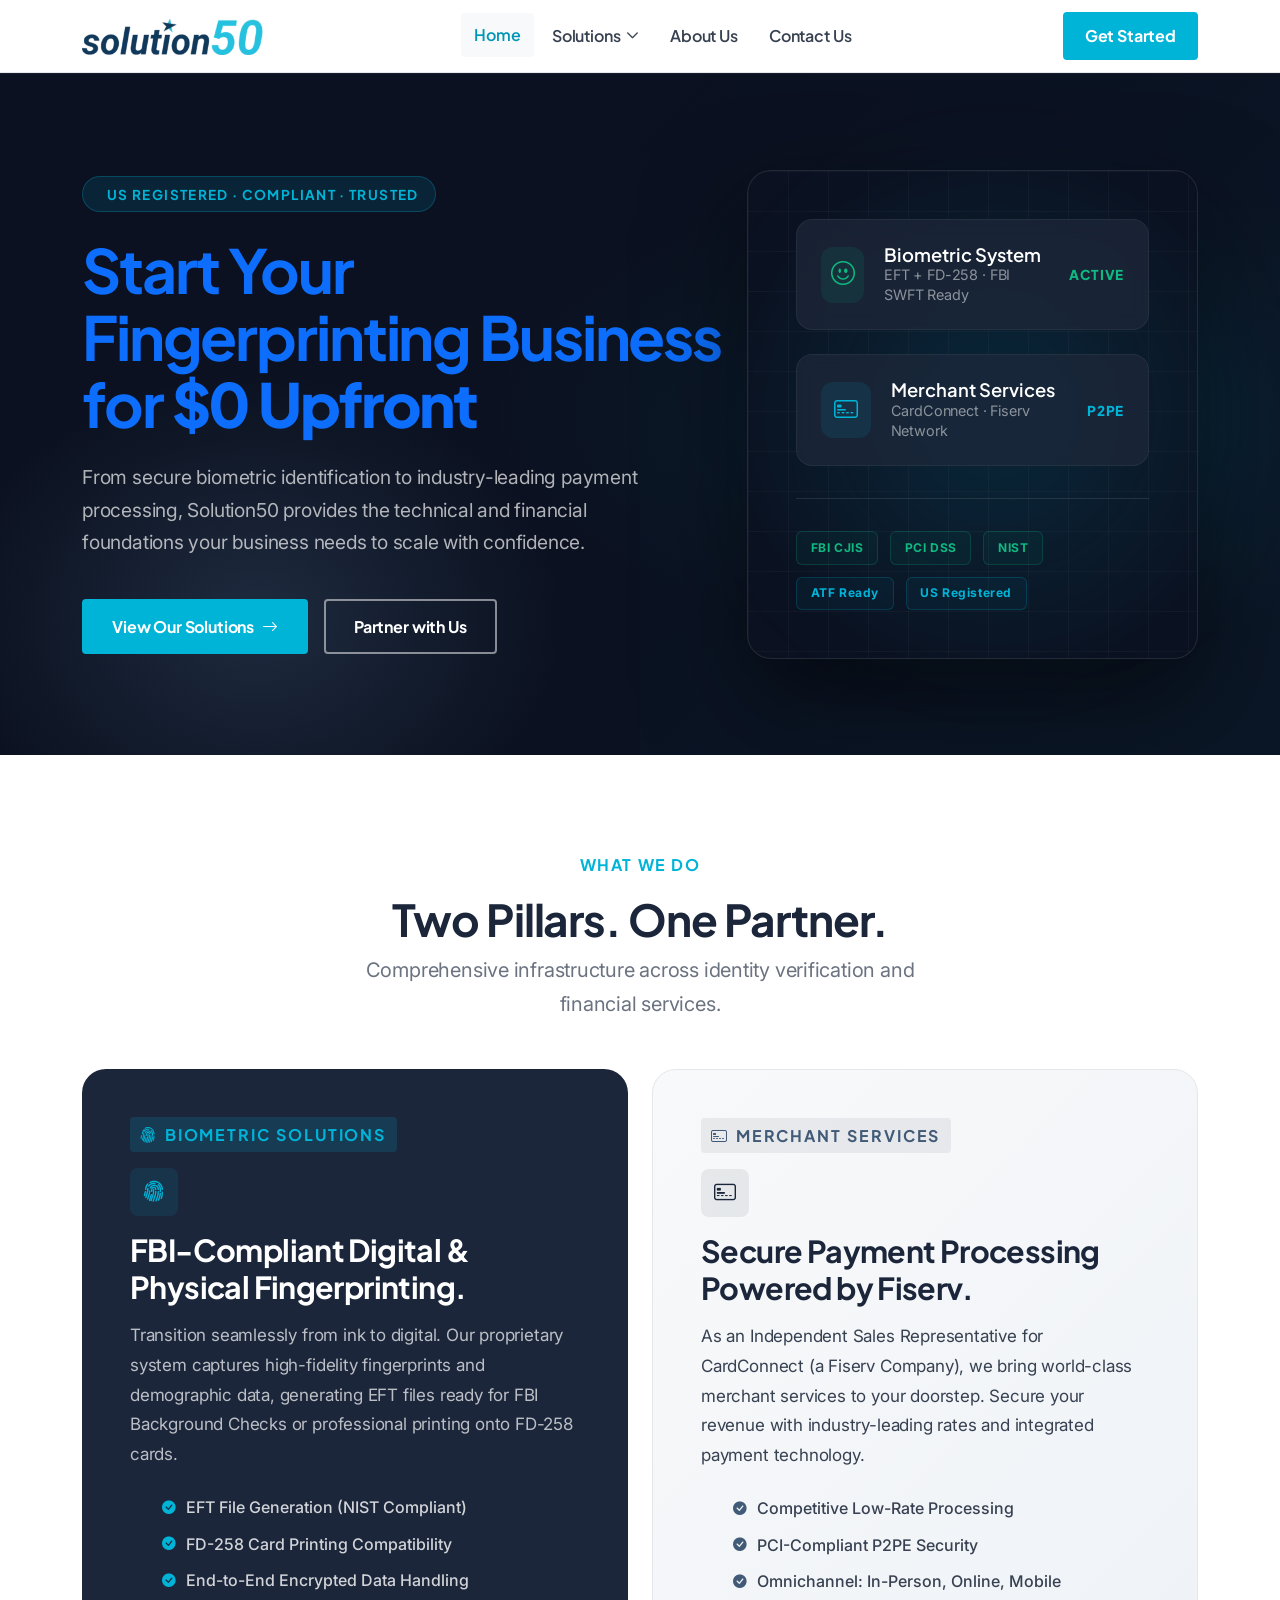
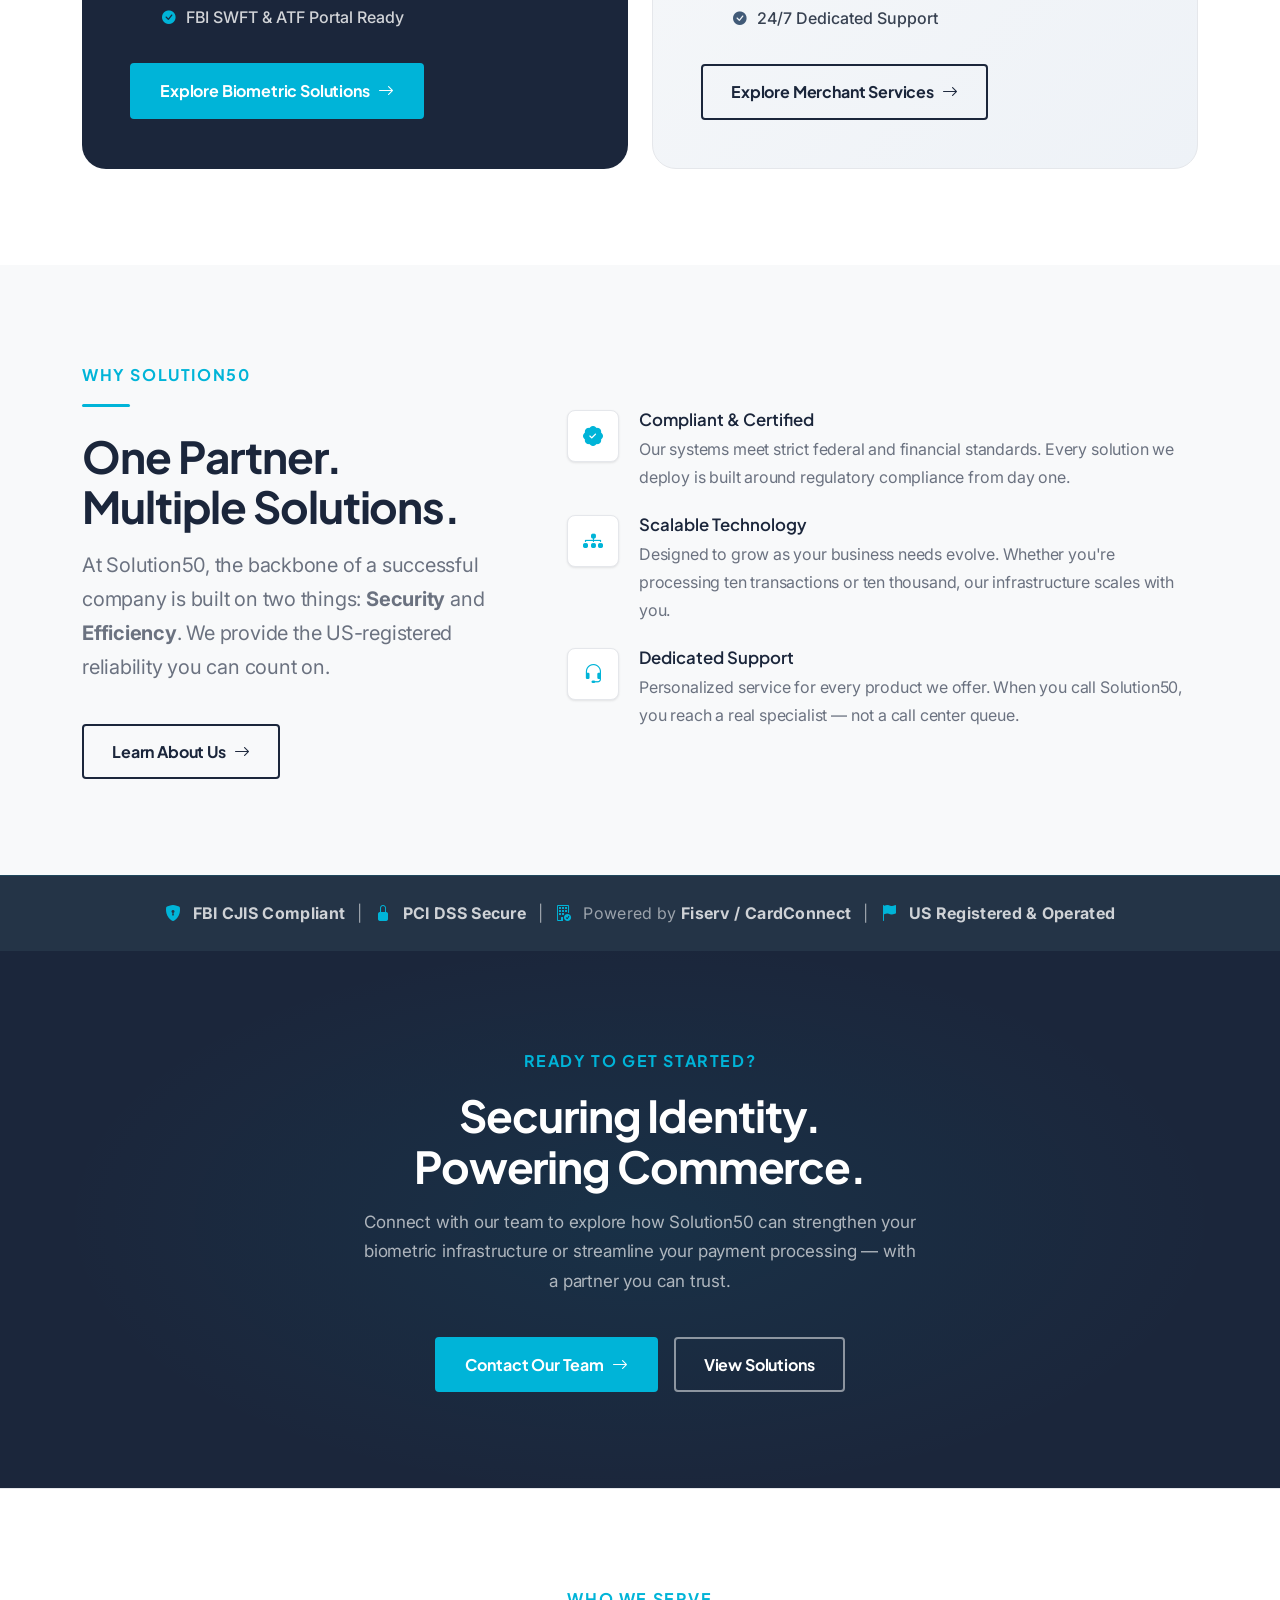
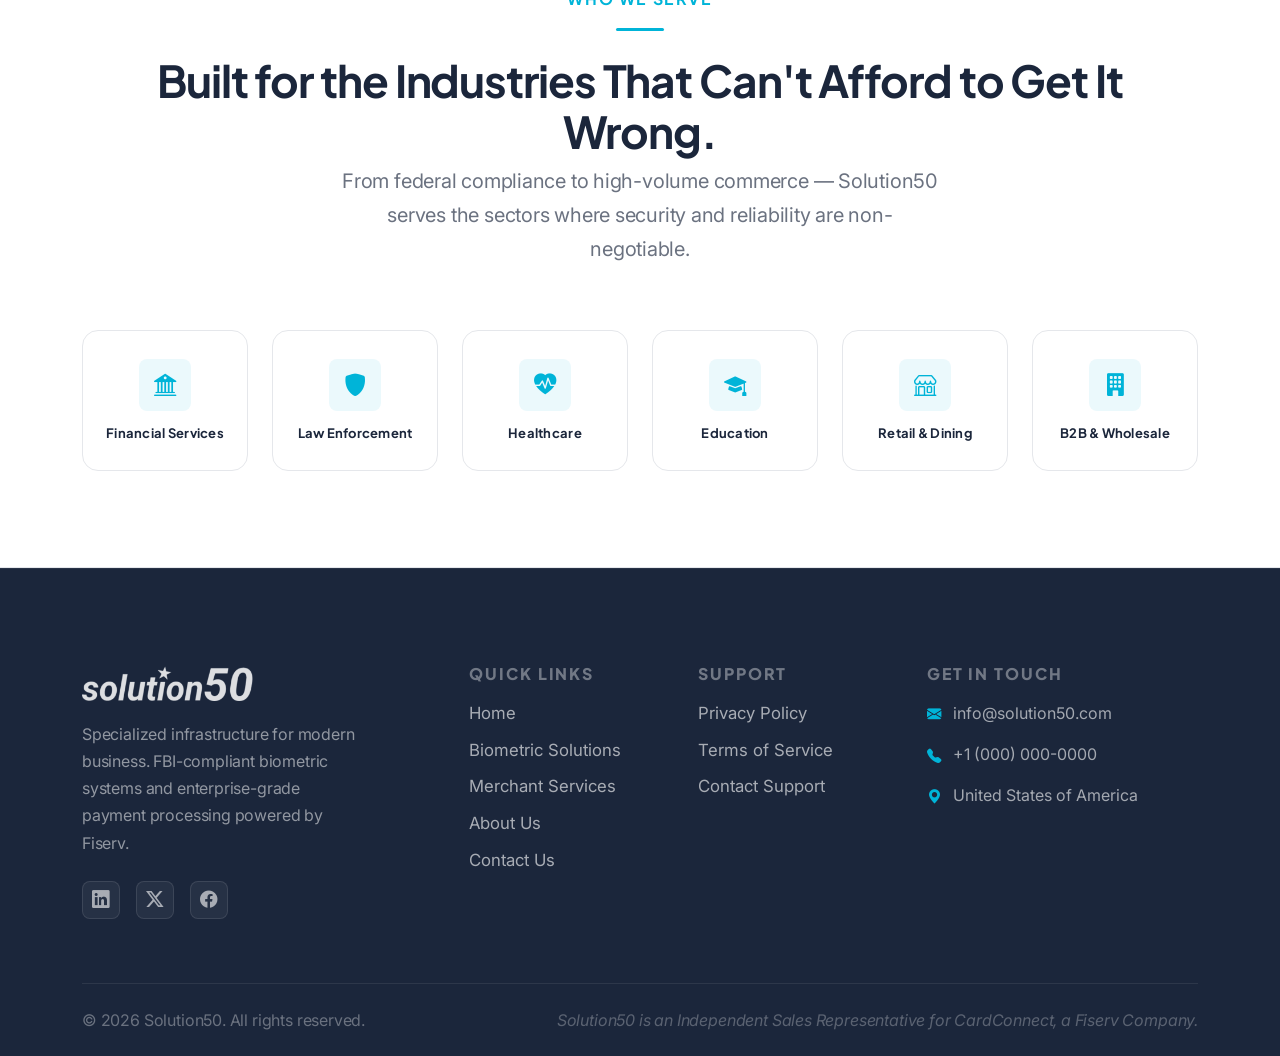
==== index.html @ 99c9dfaa "Add link and bold styling to dashboard hero heading" ====
<!DOCTYPE html>
<html lang="en">

<head>
    <meta charset="UTF-8">
    <meta name="viewport" content="width=device-width, initial-scale=1.0">
    <title>Solution50 — Specialized Infrastructure for Modern Business</title>
    <meta name="description"
        content="Solution50 provides biometric identity infrastructure and secure payment processing. FBI-compliant fingerprinting systems and merchant banking powered by Fiserv.">

    <!-- Bootstrap 5 CSS -->
    <link href="https://cdn.jsdelivr.net/npm/bootstrap@5.3.3/dist/css/bootstrap.min.css" rel="stylesheet">
    <!-- Bootstrap Icons -->
    <link href="https://cdn.jsdelivr.net/npm/bootstrap-icons@1.11.3/font/bootstrap-icons.min.css" rel="stylesheet">
    <!-- Custom Styles -->
    <link href="style.css?v=1.1" rel="stylesheet">
</head>

<body>

    <!-- ============================================================
     NAVBAR
     ============================================================ -->
    <header class="s50-navbar" role="banner">
        <div class="container">
            <a class="navbar-brand" href="index.html" aria-label="Solution50 Home">
                <img src="assets/img/logo.webp" alt="Solution50" width="180" height="38">
            </a>

            <nav class="navbar-nav" aria-label="Primary navigation">
                <div class="nav-item"><a class="nav-link" href="index.html">Home</a></div>
                <div class="nav-item has-dropdown">
                    <a class="nav-link" href="biometric-solutions.html">Solutions</a>
                    <div class="dropdown-menu-s50">
                        <a href="biometric-solutions.html" class="dropdown-item-s50">Biometric System</a>
                        <a href="merchant-services.html" class="dropdown-item-s50">Merchant Services</a>
                    </div>
                </div>
                <div class="nav-item"><a class="nav-link" href="about.html">About Us</a></div>
                <div class="nav-item"><a class="nav-link" href="contact.html">Contact Us</a></div>
            </nav>

            <div class="navbar-cta d-none d-lg-block">
                <a href="contact.html" class="btn-primary-s50 btn-sm">Get Started</a>
            </div>

            <button class="navbar-toggler" id="navToggler" aria-expanded="false" aria-label="Toggle menu">
                <i class="bi bi-list"></i>
            </button>
        </div>

        <nav class="mobile-nav" id="mobileNav" aria-label="Mobile navigation">
            <div class="container">
                <a href="index.html">Home</a>
                <div class="mobile-nav-group">
                    <div class="mobile-nav-header">Solutions</div>
                    <a href="biometric-solutions.html" class="mobile-sub-link">Biometric Identity</a>
                    <a href="merchant-services.html" class="mobile-sub-link">Merchant Services</a>
                </div>
                <a href="about.html">About Us</a>
                <a href="contact.html">Contact Us</a>
                <div style="padding: 0.75rem 1.5rem 0.5rem;">
                    <a href="contact.html" class="btn-primary-s50 btn-sm">Get Started</a>
                </div>
            </div>
        </nav>
    </header>

    <!-- ============================================================
     HERO
     ============================================================ -->
    <!-- <section class="hero-main" aria-labelledby="hero-heading">
        <div class="container position-relative">
            <div class="row align-items-center">
                <div class="col-lg-7">
                    <div class="hero-badge animate-fade-up">
                        <i class="bi bi-shield-check-fill"></i>
                        US Registered · Compliant · Trusted
                    </div>

                    <h1 id="hero-heading" class="animate-fade-up delay-1">
                        Specialized Infrastructure<br>
                        for Modern Business.
                    </h1>

                    <p class="hero-sub animate-fade-up delay-2">
                        From secure biometric identification to industry-leading payment processing, Solution50 provides
                        the technical and financial foundations your business needs to scale with confidence.
                    </p>

                    <div class="hero-actions animate-fade-up delay-3">
                        <a href="biometric-solutions.html" class="btn-primary-s50">
                            View Our Solutions <i class="bi bi-arrow-right"></i>
                        </a>
                        <a href="contact.html" class="btn-outline-white">
                            Partner with Us
                        </a>
                    </div>
                </div>
                <div class="col-lg-5 d-none d-lg-block">
                    <div class="hero-visual-wrap animate-fade-up delay-2">
                        <img src="assets/img/hero-visual.png" alt="Biometric Security and Fintech Illustration"
                            class="hero-visual-img">
                        <div class="visual-glow"></div>
                    </div>
                </div>
            </div>
        </div>
    </section> -->

    <!-- ============================================================
     DASHBOARD HERO (Secondary)
     ============================================================ -->
    <section class="hero-main hero-secondary" aria-labelledby="dashboard-heading">
        <div class="container position-relative">
            <div class="row align-items-center">
                <div class="col-lg-7">
                    <div class="hero-badge animate-fade-up">
                        <i class="bi bi-shield-check-fill"></i>
                        US Registered · Compliant · Trusted
                    </div>

                    <h2 id="dashboard-heading" class="animate-fade-up delay-1 text-white mb-4">
                        <a href="biometric-solutions.html">Start Your Fingerprinting Business for <strong>$0
                                Upfront</strong></a>
                    </h2>

                    <p class="hero-sub animate-fade-up delay-2">
                        From secure biometric identification to industry-leading payment processing, Solution50 provides
                        the technical and financial foundations your business needs to scale with confidence.
                    </p>

                    <div class="hero-actions animate-fade-up delay-3">
                        <a href="biometric-solutions.html" class="btn-primary-s50">
                            View Our Solutions <i class="bi bi-arrow-right"></i>
                        </a>
                        <a href="contact.html" class="btn-outline-white">
                            Partner with Us
                        </a>
                    </div>
                </div>
                <div class="col-lg-5 d-none d-lg-block">
                    <div class="hero-visual-wrap animate-fade-up delay-2">
                        <div class="hero-dashboard">
                            <div class="dashboard-cards">
                                <!-- Card 1 -->
                                <a href="biometric-solutions.html" class="db-card">
                                    <div class="db-icon">
                                        <i class="bi bi-emoji-smile"></i>
                                    </div>
                                    <div class="db-content">
                                        <h4>Biometric System</h4>
                                        <p>EFT + FD-258 · FBI SWFT Ready</p>
                                    </div>
                                    <div class="db-status">Active</div>
                                </a>

                                <!-- Card 2 -->
                                <a href="merchant-services.html" class="db-card">
                                    <div class="db-icon blue">
                                        <i class="bi bi-credit-card-2-front"></i>
                                    </div>
                                    <div class="db-content">
                                        <h4>Merchant Services</h4>
                                        <p>CardConnect · Fiserv Network</p>
                                    </div>
                                    <div class="db-status blue">P2PE</div>
                                </a>
                            </div>

                            <div class="dashboard-footer">
                                <div class="db-tag">FBI CJIS</div>
                                <div class="db-tag">PCI DSS</div>
                                <div class="db-tag">NIST</div>
                                <div class="db-tag blue">ATF Ready</div>
                                <div class="db-tag blue">US Registered</div>
                            </div>
                        </div>
                        <div class="visual-glow"></div>
                    </div>
                </div>
            </div>
        </div>
    </section>

    <!-- ============================================================
     TWO PILLARS
     ============================================================ -->
    <section class="pillars-section" aria-labelledby="pillars-heading">
        <div class="container">
            <div class="section-header centered mb-5" data-animate data-delay="0">
                <span class="eyebrow">What We Do</span>
                <h2 id="pillars-heading">Two Pillars. One Partner.</h2>
                <p class="lead">Comprehensive infrastructure across identity verification and financial services.</p>
            </div>

            <div class="row g-4">
                <!-- Pillar 1: Biometric -->
                <div class="col-lg-6" data-animate data-delay="100">
                    <div class="pillar-card pillar-card-bio h-100">
                        <div class="pillar-tag pillar-tag-bio mb-3">
                            <i class="bi bi-fingerprint"></i> Biometric Solutions
                        </div>

                        <div class="card-icon mb-3">
                            <i class="bi bi-fingerprint"></i>
                        </div>

                        <h3>FBI-Compliant Digital &amp; Physical Fingerprinting.</h3>
                        <p class="mt-3">
                            Transition seamlessly from ink to digital. Our proprietary system captures high-fidelity
                            fingerprints and demographic data, generating EFT files ready for FBI Background Checks or
                            professional printing onto FD-258 cards.
                        </p>

                        <ul class="pillar-features">
                            <li class="pillar-feature">
                                <i class="bi bi-check-circle-fill"></i>
                                EFT File Generation (NIST Compliant)
                            </li>
                            <li class="pillar-feature">
                                <i class="bi bi-check-circle-fill"></i>
                                FD-258 Card Printing Compatibility
                            </li>
                            <li class="pillar-feature">
                                <i class="bi bi-check-circle-fill"></i>
                                End-to-End Encrypted Data Handling
                            </li>
                            <li class="pillar-feature">
                                <i class="bi bi-check-circle-fill"></i>
                                FBI SWFT & ATF Portal Ready
                            </li>
                        </ul>

                        <a href="biometric-solutions.html" class="btn-primary-s50">
                            Explore Biometric Solutions <i class="bi bi-arrow-right"></i>
                        </a>
                    </div>
                </div>

                <!-- Pillar 2: Payments -->
                <div class="col-lg-6" data-animate data-delay="200">
                    <div class="pillar-card pillar-card-pay h-100">
                        <div class="pillar-tag pillar-tag-pay mb-3">
                            <i class="bi bi-credit-card-2-front"></i> Merchant Services
                        </div>

                        <div class="card-icon mb-3 bg-navy-light text-navy">
                            <i class="bi bi-credit-card-2-front"></i>
                        </div>

                        <h3>Secure Payment Processing Powered by Fiserv.</h3>
                        <p class="mt-3">
                            As an Independent Sales Representative for CardConnect (a Fiserv Company), we bring
                            world-class merchant services to your doorstep. Secure your revenue with industry-leading
                            rates and integrated payment technology.
                        </p>

                        <ul class="pillar-features">
                            <li class="pillar-feature">
                                <i class="bi bi-check-circle-fill" style="color: var(--blue);"></i>
                                Competitive Low-Rate Processing
                            </li>
                            <li class="pillar-feature">
                                <i class="bi bi-check-circle-fill" style="color: var(--blue);"></i>
                                PCI-Compliant P2PE Security
                            </li>
                            <li class="pillar-feature">
                                <i class="bi bi-check-circle-fill text-blue"></i>
                                Omnichannel: In-Person, Online, Mobile
                            </li>
                            <li class="pillar-feature">
                                <i class="bi bi-check-circle-fill" style="color: var(--blue);"></i>
                                24/7 Dedicated Support
                            </li>
                        </ul>

                        <a href="merchant-services.html" class="btn-secondary-s50">
                            Explore Merchant Services <i class="bi bi-arrow-right"></i>
                        </a>
                    </div>
                </div>
            </div>
        </div>
    </section>

    <!-- ============================================================
     WHY SOLUTION50
     ============================================================ -->
    <section class="why-section" aria-labelledby="why-heading">
        <div class="container">
            <div class="row align-items-center g-5">
                <div class="col-lg-5" data-animate data-delay="0">
                    <span class="eyebrow">Why Solution50</span>
                    <span class="teal-line"></span>
                    <h2 id="why-heading">One Partner.<br>Multiple Solutions.</h2>
                    <p class="lead mt-3">
                        At Solution50, the backbone of a successful company is built on two things:
                        <strong>Security</strong> and <strong>Efficiency</strong>. We provide the US-registered
                        reliability you can count on.
                    </p>
                    <a href="about.html" class="btn-secondary-s50 mt-4">Learn About Us <i
                            class="bi bi-arrow-right"></i></a>
                </div>

                <div class="col-lg-7">
                    <div class="row g-4">
                        <div class="col-12" data-animate data-delay="100">
                            <div class="why-point">
                                <div class="why-point-icon">
                                    <i class="bi bi-patch-check-fill"></i>
                                </div>
                                <div class="why-point-body">
                                    <h4>Compliant &amp; Certified</h4>
                                    <p>Our systems meet strict federal and financial standards. Every solution we deploy
                                        is built around regulatory compliance from day one.</p>
                                </div>
                            </div>
                        </div>
                        <div class="col-12" data-animate data-delay="200">
                            <div class="why-point">
                                <div class="why-point-icon">
                                    <i class="bi bi-diagram-3-fill"></i>
                                </div>
                                <div class="why-point-body">
                                    <h4>Scalable Technology</h4>
                                    <p>Designed to grow as your business needs evolve. Whether you're processing ten
                                        transactions or ten thousand, our infrastructure scales with you.</p>
                                </div>
                            </div>
                        </div>
                        <div class="col-12" data-animate data-delay="300">
                            <div class="why-point">
                                <div class="why-point-icon">
                                    <i class="bi bi-headset"></i>
                                </div>
                                <div class="why-point-body">
                                    <h4>Dedicated Support</h4>
                                    <p>Personalized service for every product we offer. When you call Solution50, you
                                        reach a real specialist — not a call center queue.</p>
                                </div>
                            </div>
                        </div>
                    </div>
                </div>
            </div>
        </div>
    </section>

    <!-- ============================================================
     COMPLIANCE STRIP
     ============================================================ -->
    <div class="compliance-strip" role="note">
        <div class="container">
            <div class="compliance-inner">
                <i class="bi bi-shield-lock-fill"></i>
                <span><strong>FBI CJIS Compliant</strong></span>
                <span class="strip-divider-inline">|</span>
                <i class="bi bi-lock-fill"></i>
                <span><strong>PCI DSS Secure</strong></span>
                <span class="strip-divider-inline">|</span>
                <i class="bi bi-building-check"></i>
                <span>Powered by <strong>Fiserv / CardConnect</strong></span>
                <span class="strip-divider-inline">|</span>
                <i class="bi bi-flag-fill"></i>
                <span><strong>US Registered &amp; Operated</strong></span>
            </div>
        </div>
    </div>

    <!-- ============================================================
     FINAL CTA
     ============================================================ -->
    <section class="cta-section" aria-labelledby="cta-heading">
        <div class="container">
            <div class="row justify-content-center">
                <div class="col-lg-8" data-animate>
                    <span class="eyebrow text-teal">Ready to Get Started?</span>
                    <h2 id="cta-heading">Securing Identity.<br>Powering Commerce.</h2>
                    <p>Connect with our team to explore how Solution50 can strengthen your biometric infrastructure or
                        streamline your payment processing — with a partner you can trust.</p>
                    <div class="cta-actions">
                        <a href="contact.html" class="btn-primary-s50">
                            Contact Our Team <i class="bi bi-arrow-right"></i>
                        </a>
                        <a href="biometric-solutions.html" class="btn-outline-white">View Solutions</a>
                    </div>
                </div>
            </div>
        </div>
    </section>

    <!-- ============================================================
     INDUSTRY VERTICALS
     ============================================================ -->
    <section class="verticals-section">
        <div class="container">
            <div class="section-header centered" data-animate>
                <span class="eyebrow">Who We Serve</span>
                <span class="teal-line"></span>
                <h2>Built for the Industries That Can't Afford to Get It Wrong.</h2>
                <p class="lead">From federal compliance to high-volume commerce — Solution50 serves the sectors where
                    security and reliability are non-negotiable.</p>
            </div>

            <div class="row g-4 mt-2">
                <div class="col-6 col-md-4 col-lg-2" data-animate data-delay="0">
                    <div class="vertical-card">
                        <div class="vertical-icon"><i class="bi bi-bank2"></i></div>
                        <span>Financial Services</span>
                    </div>
                </div>
                <div class="col-6 col-md-4 col-lg-2" data-animate data-delay="80">
                    <div class="vertical-card">
                        <div class="vertical-icon"><i class="bi bi-shield-fill"></i></div>
                        <span>Law Enforcement</span>
                    </div>
                </div>
                <div class="col-6 col-md-4 col-lg-2" data-animate data-delay="160">
                    <div class="vertical-card">
                        <div class="vertical-icon"><i class="bi bi-heart-pulse-fill"></i></div>
                        <span>Healthcare</span>
                    </div>
                </div>
                <div class="col-6 col-md-4 col-lg-2" data-animate data-delay="240">
                    <div class="vertical-card">
                        <div class="vertical-icon"><i class="bi bi-mortarboard-fill"></i></div>
                        <span>Education</span>
                    </div>
                </div>
                <div class="col-6 col-md-4 col-lg-2" data-animate data-delay="320">
                    <div class="vertical-card">
                        <div class="vertical-icon"><i class="bi bi-shop"></i></div>
                        <span>Retail &amp; Dining</span>
                    </div>
                </div>
                <div class="col-6 col-md-4 col-lg-2" data-animate data-delay="400">
                    <div class="vertical-card">
                        <div class="vertical-icon"><i class="bi bi-building-fill"></i></div>
                        <span>B2B &amp; Wholesale</span>
                    </div>
                </div>
            </div>
        </div>
    </section>


    <!-- ============================================================
     FOOTER
     ============================================================ -->
    <footer class="s50-footer" role="contentinfo">
        <div class="container">
            <div class="footer-top">
                <div class="footer-brand">
                    <a href="index.html" aria-label="Solution50 Home">
                        <img src="assets/img/logo.webp" alt="Solution50" width="160" height="34">
                    </a>
                    <p class="mt-3">Specialized infrastructure for modern business. FBI-compliant biometric systems and
                        enterprise-grade payment processing powered by Fiserv.</p>
                    <div class="footer-socials mt-4">
                        <a href="#" aria-label="LinkedIn"><i class="bi bi-linkedin"></i></a>
                        <a href="#" aria-label="Twitter"><i class="bi bi-twitter-x"></i></a>
                        <a href="#" aria-label="Facebook"><i class="bi bi-facebook"></i></a>
                    </div>
                </div>

                <div class="footer-col">
                    <h5>Quick Links</h5>
                    <a href="index.html">Home</a>
                    <a href="biometric-solutions.html">Biometric Solutions</a>
                    <a href="merchant-services.html">Merchant Services</a>
                    <a href="about.html">About Us</a>
                    <a href="contact.html">Contact Us</a>
                </div>

                <div class="footer-col">
                    <h5>Support</h5>
                    <a href="privacy.html">Privacy Policy</a>
                    <a href="terms.html">Terms of Service</a>
                    <a href="contact.html">Contact Support</a>
                </div>

                <div class="footer-col">
                    <h5>Get In Touch</h5>
                    <div class="footer-contact-item">
                        <i class="bi bi-envelope-fill"></i>
                        <a href="mailto:info@solution50.com">info@solution50.com</a>
                    </div>
                    <div class="footer-contact-item">
                        <i class="bi bi-telephone-fill"></i>
                        <a href="tel:+10000000000">+1 (000) 000-0000</a>
                    </div>
                    <div class="footer-contact-item">
                        <i class="bi bi-geo-alt-fill"></i>
                        <span>United States of America</span>
                    </div>
                </div>
            </div>

            <div class="footer-bottom">
                <p>© 2026 Solution50. All rights reserved.</p>
                <p class="compliance-note">Solution50 is an Independent Sales Representative for CardConnect, a Fiserv
                    Company.</p>
            </div>
        </div>
    </footer>

    <!-- Bootstrap 5 JS -->
    <script src="https://cdn.jsdelivr.net/npm/bootstrap@5.3.3/dist/js/bootstrap.bundle.min.js"></script>
    <script src="assets/js/script.js"></script>
</body>

</html>
---- style.css ----
/* ============================================================
   Solution50 — Main Stylesheet
   Phase 1 Static Site | WordPress-Ready Structure
   ============================================================ */

/* --- Google Fonts Import --- */
@import url('https://fonts.googleapis.com/css2?family=Plus+Jakarta+Sans:ital,wght@0,200..800;1,200..800&family=Inter:ital,opsz,wght@0,14..32,100..900;1,14..32,100..900&display=swap');

/* --- CSS Custom Properties --- */
:root {
    /* Brand Colors */
    --navy: #1B263B;
    --blue: #415A77;
    --silver: #E0E1DD;
    --teal: #00B4D8;
    --teal-dark: #0096B7;
    --white: #ffffff;
    --off-white: #F8F9FA;
    --text-dark: #111827;
    --text-mid: #374151;
    --text-light: #6B7280;
    --border: #E5E7EB;

    /* Typography */
    --font-display: 'Plus Jakarta Sans', sans-serif;
    --font-body: 'Inter', sans-serif;

    /* Spacing Scale */
    --space-xs: 0.5rem;
    --space-sm: 1rem;
    --space-md: 1.5rem;
    --space-lg: 2.5rem;
    --space-xl: 4rem;
    --space-2xl: 6rem;
    --space-3xl: 8rem;

    /* Shadows */
    --shadow-sm: 0 1px 3px rgba(0, 0, 0, 0.06), 0 1px 2px rgba(0, 0, 0, 0.04);
    --shadow-md: 0 4px 16px rgba(27, 38, 59, 0.08), 0 2px 6px rgba(27, 38, 59, 0.04);
    --shadow-lg: 0 12px 40px rgba(27, 38, 59, 0.12), 0 4px 12px rgba(27, 38, 59, 0.06);
    --shadow-xl: 0 24px 60px rgba(27, 38, 59, 0.16);

    /* Radii */
    --radius-sm: 4px;
    --radius-md: 8px;
    --radius-lg: 16px;
    --radius-xl: 24px;

    /* Transitions */
    --transition: all 0.25s cubic-bezier(0.4, 0, 0.2, 1);
    --transition-slow: all 0.4s cubic-bezier(0.4, 0, 0.2, 1);
}

/* --- Reset & Base --- */
*,
*::before,
*::after {
    box-sizing: border-box;
    margin: 0;
    padding: 0;
}

html {
    scroll-behavior: smooth;
    font-size: 16px;
}

body {
    font-family: var(--font-body);
    font-size: 1rem;
    line-height: 1.7;
    color: var(--text-mid);
    background-color: var(--white);
    -webkit-font-smoothing: antialiased;
    -moz-osx-font-smoothing: grayscale;
}

img {
    max-width: 100%;
    height: auto;
    display: block;
}

a {
    text-decoration: none;
    transition: var(--transition);
}

ul {
    list-style: none;
}

/* --- Typography --- */
h1,
h2,
h3,
h4,
h5,
h6 {
    font-family: var(--font-display);
    font-weight: 700;
    line-height: 1.15;
    color: var(--navy);
}

h1 {
    font-size: clamp(2.4rem, 5vw, 3.8rem);
    letter-spacing: -0.035em;
    line-height: 1.1;
}

h2 {
    font-size: clamp(1.8rem, 3.5vw, 2.75rem);
    letter-spacing: -0.025em;
    line-height: 1.15;
}

h3 {
    font-size: clamp(1.25rem, 2.5vw, 1.6rem);
    letter-spacing: -0.02em;
    line-height: 1.2;
}

h4 {
    font-size: 1.125rem;
    font-weight: 600;
}

p {
    font-size: 1.0625rem;
    line-height: 1.75;
    letter-spacing: -0.011em;
}

.lead {
    font-size: clamp(1.05rem, 2vw, 1.25rem);
    color: var(--text-light);
    font-weight: 400;
    line-height: 1.7;
}

.eyebrow {
    font-family: var(--font-display);
    font-size: 1rem;
    font-weight: 700;
    letter-spacing: 0.1em;
    text-transform: uppercase;
    color: var(--teal);
    display: inline-block;
    margin-bottom: 1rem;
}

/* ============================================================
   NAVBAR
   ============================================================ */
.s50-navbar {
    position: sticky;
    top: 0;
    z-index: 1000;
    background: rgba(255, 255, 255, 0.95);
    backdrop-filter: blur(12px);
    -webkit-backdrop-filter: blur(12px);
    border-bottom: 1px solid var(--border);
    padding: 0;
    transition: var(--transition);
}

.s50-navbar.scrolled {
    box-shadow: var(--shadow-md);
}

.s50-navbar .container {
    display: flex;
    align-items: center;
    justify-content: space-between;
    height: 72px;
    gap: var(--space-lg);
}

.navbar-brand img {
    height: 38px;
    width: auto;
    transition: var(--transition);
}

.navbar-brand:hover img {
    transform: scale(1.02);
    filter: brightness(1.1);
}

.navbar-nav {
    display: flex;
    flex-direction: row;
    align-items: center;
    gap: 0.25rem;
    list-style: none;
    margin: 0;
    padding: 0;
}

.navbar-nav .nav-item .nav-link {
    font-family: var(--font-display);
    font-size: 1rem;
    font-weight: 600;
    color: var(--text-mid);
    padding: 0.5rem 0.85rem;
    border-radius: var(--radius-sm);
    letter-spacing: -0.01em;
    white-space: nowrap;
    transition: var(--transition);
}

.navbar-nav .nav-item .nav-link:hover,
.navbar-nav .nav-item .nav-link.active {
    color: var(--navy);
    background: var(--off-white);
    transform: translateY(-1px);
}

.navbar-nav .nav-item .nav-link.active {
    color: var(--teal-dark);
}

/* --- Dropdown Menus --- */
.nav-item.has-dropdown {
    position: relative;
}

.nav-item.has-dropdown>.nav-link {
    display: flex;
    align-items: center;
    gap: 0.35rem;
}

.nav-item.has-dropdown>.nav-link::after {
    content: "\F282";
    /* bi-chevron-down */
    font-family: "bootstrap-icons";
    font-size: 0.8rem;
    font-weight: 800 !important;
    transition: var(--transition);
}

.nav-item.has-dropdown:hover>.nav-link::after {
    transform: rotate(180deg);
}

.dropdown-menu-s50 {
    position: absolute;
    top: calc(100% + 12px);
    left: 0;
    min-width: 240px;
    background: var(--white);
    border: 1px solid var(--border);
    border-radius: var(--radius-md);
    box-shadow: var(--shadow-lg);
    opacity: 0;
    visibility: hidden;
    transform: translateY(12px);
    transition: var(--transition);
    padding: 0.65rem 0;
    z-index: 1001;
}

/* Invisible bridge for hover stability */
.nav-item.has-dropdown::before {
    content: '';
    position: absolute;
    top: 100%;
    left: 0;
    width: 100%;
    height: 12px;
}

.nav-item.has-dropdown:hover>.dropdown-menu-s50 {
    opacity: 1;
    visibility: visible;
    transform: translateY(0);
}

.dropdown-item-s50 {
    display: block;
    padding: 0.75rem 1.5rem;
    color: var(--text-mid);
    font-family: var(--font-display);
    font-weight: 600;
    font-size: 0.95rem;
    transition: var(--transition);
    position: relative;
}

.dropdown-item-s50:hover {
    background: var(--off-white);
    color: var(--teal-dark);
    padding-left: 1.75rem;
}

/* 3rd Level Submenu */
.dropdown-item-s50.has-submenu {
    display: flex;
    align-items: center;
    justify-content: space-between;
}

.dropdown-item-s50.has-submenu::after {
    content: "\F285";
    /* bi-chevron-right */
    font-family: "bootstrap-icons";
    font-size: 0.75rem;
    margin-left: 0.5rem;
}

.submenu-s50 {
    position: absolute;
    top: -0.65rem;
    left: calc(100% + 1px);
    min-width: 240px;
    background: var(--white);
    border: 1px solid var(--border);
    border-radius: var(--radius-md);
    box-shadow: var(--shadow-lg);
    opacity: 0;
    visibility: hidden;
    transform: translateX(12px);
    transition: var(--transition);
    padding: 0.65rem 0;
}

.dropdown-item-s50.has-submenu:hover>.submenu-s50 {
    opacity: 1;
    visibility: visible;
    transform: translateX(0);
}

.submenu-item-s50 {
    display: block;
    padding: 0.65rem 1.5rem;
    color: var(--text-mid);
    font-family: var(--font-display);
    font-weight: 500;
    font-size: 0.9rem;
    transition: var(--transition);
}

.submenu-item-s50:hover {
    background: var(--off-white);
    color: var(--teal-dark);
    padding-left: 1.75rem;
}

.navbar-cta {
    flex-shrink: 0;
}

.navbar-toggler {
    border: none;
    padding: 0.5rem;
    color: var(--navy);
    background: transparent;
    font-size: 1.4rem;
    cursor: pointer;
    display: none;
    align-items: center;
    justify-content: center;
}

.mobile-nav {
    display: none;
    background: var(--white);
    border-top: 1px solid var(--border);
    position: absolute;
    top: 72px;
    left: 0;
    right: 0;
    z-index: 999;
}

.mobile-nav a {
    display: block;
    font-family: var(--font-display);
    font-size: 1.1rem;
    font-weight: 600;
    color: var(--text-mid);
    padding: 1rem 1.5rem;
    border-bottom: 1px solid var(--off-white);
}

.mobile-nav a:last-child {
    border-bottom: none;
}

.mobile-nav a:hover {
    color: var(--teal);
    background: var(--off-white);
}

/* ============================================================
   BUTTONS
   ============================================================ */
.mobile-nav a.btn-primary-s50,
.btn-primary-s50 {
    display: inline-flex;
    align-items: center;
    gap: 0.5rem;
    font-family: var(--font-display);
    font-size: 1rem;
    font-weight: 700;
    letter-spacing: -0.01em;
    padding: 0.75rem 1.75rem;
    background: var(--teal);
    color: var(--white);
    border: 2px solid var(--teal);
    border-radius: var(--radius-sm);
    cursor: pointer;
    transition: var(--transition);
    white-space: nowrap;
}

.btn-primary-s50:hover {
    background: var(--teal-dark);
    border-color: var(--teal-dark);
    color: var(--white);
    transform: translateY(-2px) scale(1.02);
    box-shadow: 0 10px 30px rgba(0, 180, 216, 0.35);
}

.mobile-nav a.btn-primary-s50:hover {
    background: var(--teal-dark);
    border-color: var(--teal-dark);
    color: var(--white);
    transform: translateY(-1px);
    box-shadow: 0 8px 24px rgba(0, 180, 216, 0.3);
}



.btn-secondary-s50 {
    display: inline-flex;
    align-items: center;
    gap: 0.5rem;
    font-family: var(--font-display);
    font-size: 1rem;
    font-weight: 700;
    letter-spacing: -0.01em;
    padding: 0.75rem 1.75rem;
    background: transparent;
    color: var(--navy);
    border: 2px solid var(--navy);
    border-radius: var(--radius-sm);
    cursor: pointer;
    transition: var(--transition);
    white-space: nowrap;
}

.btn-secondary-s50:hover {
    background: var(--navy);
    color: var(--white);
    transform: translateY(-2px) scale(1.02);
    box-shadow: 0 10px 25px rgba(27, 38, 59, 0.2);
}

.btn-outline-white {
    display: inline-flex;
    align-items: center;
    gap: 0.5rem;
    font-family: var(--font-display);
    font-size: 1rem;
    font-weight: 700;
    letter-spacing: -0.01em;
    padding: 0.75rem 1.75rem;
    background: transparent;
    color: var(--white);
    border: 2px solid rgba(255, 255, 255, 0.5);
    border-radius: var(--radius-sm);
    cursor: pointer;
    transition: var(--transition);
    white-space: nowrap;
}

.btn-outline-white:hover {
    background: rgba(255, 255, 255, 0.12);
    border-color: var(--white);
    color: var(--white);
    transform: translateY(-2px) scale(1.02);
}

.btn-sm {
    padding: 0.5rem 1.25rem;
    font-size: 1rem;
}

/* ============================================================
   SECTION UTILITY CLASSES
   ============================================================ */
.nav-dropdown-link {
    color: inherit;
    text-decoration: none;
    display: block;
    width: 100%;
}

/* Mobile Nav Enhancements */
.mobile-nav-group {
    border-bottom: 1px solid var(--off-white);
    padding-bottom: 1rem;
}

.mobile-nav-header {
    font-family: var(--font-display);
    font-size: 0.8rem;
    font-weight: 800;
    text-transform: uppercase;
    letter-spacing: 0.1em;
    color: var(--teal);
    padding: 1.5rem 1.5rem 0.5rem;
}

.mobile-sub-link {
    padding-left: 2.5rem !important;
    font-weight: 500 !important;
    font-size: 1rem !important;
}

/* ============================================================
   LOCATION SEARCH BLOCK
   ============================================================ */
.location-search-section {
    background: var(--off-white);
    padding: 6rem 0 var(--space-3xl);
}

.search-box-wrap {
    background: var(--white);
    padding: 2.5rem;
    border-radius: var(--radius-lg);
    box-shadow: var(--shadow-xl);
    border: 1px solid var(--border);
    margin-bottom: 3.5rem;
}

.search-grid {
    display: grid;
    grid-template-columns: 1fr 200px auto;
    gap: 1.5rem;
    align-items: end;
}

@media (max-width: 991px) {
    .search-grid {
        grid-template-columns: 1fr;
    }

    .search-box-wrap {
        margin-top: 0;
        padding: 1.5rem;
    }
}

.form-group-s50 label {
    display: block;
    font-family: var(--font-display);
    font-weight: 700;
    font-size: 0.85rem;
    text-transform: uppercase;
    letter-spacing: 0.05em;
    color: var(--navy);
    margin-bottom: 0.75rem;
}

.form-input-s50 {
    width: 100%;
    padding: 0.85rem 1.25rem;
    border: 2px solid var(--border);
    border-radius: var(--radius-sm);
    font-family: var(--font-body);
    font-size: 1rem;
    transition: var(--transition);
    background: var(--white);
}

.form-input-s50:focus {
    outline: none;
    border-color: var(--teal);
    box-shadow: 0 0 0 4px rgba(0, 180, 216, 0.1);
}

.btn-search-locations {
    padding-top: 0.85rem;
    padding-bottom: 0.85rem;
}

.location-results-grid {
    display: grid;
    grid-template-columns: 400px 1fr;
    gap: 2rem;
    height: 700px;
}

@media (max-width: 991px) {
    .location-results-grid {
        grid-template-columns: 1fr;
        height: auto;
    }
}

.results-list-wrap {
    display: flex;
    flex-direction: column;
    height: 100%;
}

.results-list {
    background: var(--white);
    border: 1px solid var(--border);
    border-radius: var(--radius-md);
    overflow-y: auto;
    flex-grow: 1;
    padding: 0;
}

.results-header {
    padding: 1.25rem;
    border-bottom: 1px solid var(--border);
    background: var(--white);
}

.results-header h4 {
    margin: 0;
    font-size: 1rem;
    color: var(--text-light);
}

.location-item {
    padding: 1.5rem;
    border-bottom: 1px solid var(--border);
    transition: var(--transition);
}

.location-item:last-child {
    border-bottom: none;
}

.location-item:hover {
    background: var(--off-white);
    cursor: pointer;
}

.location-item.active {
    border-left: 4px solid var(--teal);
    background: rgba(0, 180, 216, 0.03);
}

.location-item .badge-distance {
    float: right;
    background: var(--off-white);
    color: var(--teal);
    padding: 0.25rem 0.6rem;
    border-radius: 100px;
    font-size: 0.75rem;
    font-weight: 700;
}

.location-name {
    font-family: var(--font-display);
    font-weight: 700;
    font-size: 1.15rem;
    color: var(--navy);
    margin-bottom: 0.35rem;
    display: block;
}

.location-addr {
    font-size: 0.95rem;
    color: var(--text-mid);
    line-height: 1.4;
    margin-bottom: 0.75rem;
}

.location-links {
    display: flex;
    gap: 1.25rem;
}

.location-links a {
    font-size: 0.85rem;
    font-weight: 700;
    color: var(--teal);
    display: inline-flex;
    align-items: center;
    gap: 0.35rem;
}

.location-links a:hover {
    color: var(--teal-dark);
}

.map-container {
    border: 1px solid var(--border);
    border-radius: var(--radius-md);
    overflow: hidden;
    position: relative;
    background: #f0f0f0;
    height: 100%;
}

.map-placeholder-bg {
    width: 100%;
    height: 100%;
    background: #eef2f7;
    display: flex;
    align-items: center;
    justify-content: center;
    flex-direction: column;
    color: var(--text-light);
    position: relative;
}

.map-marker {
    position: absolute;
    filter: drop-shadow(0 4px 10px rgba(0, 0, 0, 0.2));
    animation: bounce 2s infinite ease-in-out;
}

@keyframes bounce {

    0%,
    100% {
        transform: translateY(0);
    }

    50% {
        transform: translateY(-5px);
    }
}

.map-overlay-card {
    position: absolute;
    bottom: 1.5rem;
    left: 1.5rem;
    right: 1.5rem;
    background: var(--white);
    padding: 1.25rem;
    border-radius: var(--radius-md);
    box-shadow: var(--shadow-xl);
    max-width: 320px;
    border: 1px solid var(--border);
    z-index: 5;
}

@media (max-width: 576px) {
    .map-overlay-card {
        left: 1rem;
        right: 1rem;
        bottom: 1rem;
    }
}

.section {
    padding: var(--space-2xl) 0;
}

.section-sm {
    padding: var(--space-xl) 0;
}

.section-dark {
    background: var(--navy);
    color: var(--white);
}

.section-dark h1,
.section-dark h2,
.section-dark h3,
.section-dark h4 {
    color: var(--white);
}

.section-dark .lead,
.section-dark p {
    color: rgba(255, 255, 255, 0.72);
}

/* Grid Background for Dark Sections */
.section-dark.with-grid {
    position: relative;
}

.section-dark.with-grid::after {
    content: '';
    position: absolute;
    inset: 0;
    background-image:
        linear-gradient(rgba(255, 255, 255, 0.03) 1px, transparent 1px),
        linear-gradient(90deg, rgba(255, 255, 255, 0.03) 1px, transparent 1px);
    background-size: 50px 50px;
    pointer-events: none;
    z-index: 0;
}

.section-dark.with-grid .container {
    position: relative;
    z-index: 1;
}

.section-muted {
    background: var(--off-white);
}

.section-silver {
    background: var(--silver);
}

/* ============================================================
   HERO SECTIONS
   ============================================================ */
.hero-main {
    background: var(--navy);
    position: relative;
    overflow: hidden;
    padding: var(--space-3xl) 0 var(--space-2xl);
    min-height: 88vh;
    display: flex;
    align-items: center;
}

.hero-secondary {
    min-height: 75vh;
    padding: var(--space-2xl) 0;
    border-top: 1px solid rgba(255, 255, 255, 0.05);
    background: #0B1120;
}

.hero-secondary h2 {
    font-size: clamp(2.4rem, 5vw, 3.8rem);
    letter-spacing: -0.035em;
    line-height: 1.1;
    margin-bottom: 1.5rem !important;
}

.hero-secondary::before {
    background:
        radial-gradient(ellipse 60% 50% at 20% 50%, rgba(0, 180, 216, 0.05) 0%, transparent 70%);
}

.hero-main::before {
    content: '';
    position: absolute;
    inset: 0;
    background:
        radial-gradient(ellipse 60% 50% at 80% 50%, rgba(0, 180, 216, 0.08) 0%, transparent 70%),
        radial-gradient(ellipse 40% 60% at 20% 80%, rgba(65, 90, 119, 0.35) 0%, transparent 60%);
    pointer-events: none;
}

.hero-main::after {
    content: '';
    position: absolute;
    top: 0;
    right: 0;
    width: 50%;
    height: 100%;
    background:
        linear-gradient(135deg, transparent 0%, rgba(0, 180, 216, 0.04) 100%);
    pointer-events: none;
}

/* Hero Visual Styles */
.hero-visual-wrap {
    position: relative;
    z-index: 1;
    display: flex;
    justify-content: center;
    align-items: center;
}

.hero-visual-img {
    width: 120%;
    max-width: none;
    height: auto;
    /* Immersive blending */
    mix-blend-mode: screen;
    mask-image: radial-gradient(circle at 50% 50%, black 25%, transparent 65%);
    -webkit-mask-image: radial-gradient(circle at 50% 50%, black 25%, transparent 65%);
    filter: drop-shadow(0 0 40px rgba(0, 180, 216, 0.4)) contrast(1.1) brightness(1.1);
    animation: float 8s ease-in-out infinite;
    position: relative;
    z-index: 2;
    transform: translateX(5%);
}

.visual-glow {
    position: absolute;
    top: 50%;
    left: 55%;
    transform: translate(-50%, -50%);
    width: 120%;
    height: 120%;
    background: radial-gradient(circle, rgba(0, 180, 216, 0.15) 0%, transparent 70%);
    z-index: 1;
    pointer-events: none;
    filter: blur(40px);
}

/* Dashboard Visual Component */
.hero-dashboard {
    background: #0B1120;
    border: 1px solid rgba(255, 255, 255, 0.1);
    border-radius: 24px;
    padding: 3rem;
    position: relative;
    overflow: hidden;
    box-shadow: 0 40px 100px rgba(0, 0, 0, 0.5);
    width: 100%;
    max-width: 500px;
    animation: float 8s ease-in-out infinite;
}

.hero-dashboard::before {
    content: '';
    position: absolute;
    inset: 0;
    background-image:
        linear-gradient(rgba(255, 255, 255, 0.03) 1px, transparent 1px),
        linear-gradient(90deg, rgba(255, 255, 255, 0.03) 1px, transparent 1px);
    background-size: 40px 40px;
    pointer-events: none;
}

.dashboard-cards {
    display: flex;
    flex-direction: column;
    gap: 1.5rem;
    margin-bottom: 2rem;
    position: relative;
    z-index: 2;
}

.db-card {
    background: rgba(30, 41, 59, 0.7);
    backdrop-filter: blur(10px);
    border: 1px solid rgba(255, 255, 255, 0.05);
    border-radius: 16px;
    padding: 1.5rem;
    display: flex;
    align-items: center;
    gap: 1.25rem;
    text-decoration: none;
    cursor: pointer;
    transition: var(--transition);
}

.db-card:hover {
    transform: translateX(10px);
    background: rgba(30, 41, 59, 0.9);
    border-color: rgba(0, 180, 216, 0.3);
}

.db-icon {
    width: 56px;
    height: 56px;
    background: rgba(16, 185, 129, 0.1);
    border-radius: 12px;
    display: flex;
    align-items: center;
    justify-content: center;
    font-size: 1.5rem;
    color: #10B981;
}

.db-icon.blue {
    background: rgba(0, 180, 216, 0.1);
    color: #00B4D8;
}

.db-content {
    flex-grow: 1;
}

.db-content h4 {
    color: white;
    margin: 0;
    font-size: 1.15rem;
    font-weight: 600;
}

.db-content p {
    color: rgba(255, 255, 255, 0.5);
    margin: 0;
    font-size: 0.9rem;
    line-height: 1.4;
}

.db-status {
    font-family: var(--font-display);
    font-size: 0.85rem;
    font-weight: 800;
    text-transform: uppercase;
    letter-spacing: 0.05em;
    color: #10B981;
}

.db-status.blue {
    color: #00B4D8;
}

.dashboard-footer {
    display: flex;
    flex-wrap: wrap;
    gap: 0.75rem;
    padding-top: 2rem;
    border-top: 1px solid rgba(255, 255, 255, 0.1);
    position: relative;
    z-index: 2;
}

.db-tag {
    background: rgba(16, 185, 129, 0.05);
    border: 1px solid rgba(16, 185, 129, 0.2);
    color: #10B981;
    font-size: 0.75rem;
    font-weight: 700;
    padding: 0.35rem 0.85rem;
    border-radius: 6px;
    letter-spacing: 0.05em;
}

.db-tag.blue {
    background: rgba(0, 180, 216, 0.05);
    border: 1px solid rgba(0, 180, 216, 0.2);
    color: #00B4D8;
}

.hero-main .hero-badge {
    display: inline-flex;
    align-items: center;
    gap: 0.5rem;
    background: rgba(0, 180, 216, 0.12);
    border: 1px solid rgba(0, 180, 216, 0.25);
    border-radius: 100px;
    padding: 0.35rem 1rem;
    font-family: var(--font-display);
    font-size: 0.85rem;
    font-weight: 700;
    letter-spacing: 0.1em;
    text-transform: uppercase;
    color: var(--teal);
    margin-bottom: 1.5rem;
    width: fit-content;
    transition: var(--transition);
    cursor: default;
}

.hero-main .hero-badge:hover {
    background: rgba(0, 180, 216, 0.18);
    border-color: rgba(0, 180, 216, 0.4);
    transform: translateY(-1px);
}

.hero-main h1 {
    color: var(--white);
    margin-bottom: 1.5rem;
}

.hero-main .hero-sub {
    color: rgba(255, 255, 255, 0.68);
    font-size: clamp(1rem, 1.8vw, 1.2rem);
    line-height: 1.7;
    margin-bottom: 2.5rem;
    max-width: 560px;
}

.hero-main .hero-actions {
    display: flex;
    gap: 1rem;
    flex-wrap: wrap;
    align-items: center;
}

.hero-inner {
    background: var(--navy);
    padding: var(--space-lg) 0;
    position: relative;
    overflow: hidden;
    border-bottom: 1px solid rgba(255, 255, 255, 0.05);
}

.hero-inner::before {
    content: '';
    position: absolute;
    inset: 0;
    background: radial-gradient(ellipse 80% 100% at 100% 50%, rgba(0, 180, 216, 0.07) 0%, transparent 60%);
    pointer-events: none;
}

.hero-inner h1 {
    color: var(--white);
    font-size: clamp(1.75rem, 3.5vw, 2.5rem);
    line-height: 1.2;
}

.hero-inner .eyebrow {
    margin-bottom: 0.75rem;
}

.hero-inner .hero-tag {
    display: inline-block;
    background: rgba(0, 180, 216, 0.12);
    border: 1px solid rgba(0, 180, 216, 0.2);
    color: var(--teal);
    font-family: var(--font-display);
    font-size: 0.85rem;
    font-weight: 700;
    letter-spacing: 0.1em;
    text-transform: uppercase;
    border-radius: 100px;
    padding: 0.3rem 0.9rem;
    margin-bottom: 1.25rem;
}

.hero-inner p {
    color: rgba(255, 255, 255, 0.68);
    max-width: 600px;
    margin-bottom: 2rem;
}

.hero-inner .hero-actions {
    display: flex;
    gap: 1rem;
    flex-wrap: wrap;
}

/* Reduced size hero visuals for inner pages */
.hero-inner .hero-visual-img {
    width: 100%;
    transform: translateX(0);
    mask-image: radial-gradient(circle at 50% 50%, black 30%, transparent 70%);
    -webkit-mask-image: radial-gradient(circle at 50% 50%, black 30%, transparent 70%);
}

/* ============================================================
   CARDS
   ============================================================ */
.s50-card {
    background: var(--white);
    border: 1px solid var(--border);
    border-radius: var(--radius-lg);
    padding: 2rem;
    transition: var(--transition);
}

.s50-card:hover {
    box-shadow: 0 20px 50px rgba(0, 180, 216, 0.1);
    border-color: rgba(0, 180, 216, 0.25);
    transform: translateY(-6px);
}

.s50-card:hover .card-icon {
    transform: scale(1.1);
    background: var(--teal);
    color: var(--white);
}

.s50-card-dark {
    background: rgba(255, 255, 255, 0.04);
    border: 1px solid rgba(255, 255, 255, 0.1);
    border-radius: var(--radius-lg);
    padding: 2rem;
    transition: var(--transition);
}

.s50-card-dark:hover {
    background: rgba(255, 255, 255, 0.08);
    border-color: rgba(0, 180, 216, 0.4);
    transform: translateY(-4px);
}

.s50-card-dark:hover .card-icon {
    transform: scale(1.1);
}

.card-icon {
    width: 48px;
    height: 48px;
    border-radius: var(--radius-md);
    background: rgba(0, 180, 216, 0.1);
    color: var(--teal);
    display: flex;
    align-items: center;
    justify-content: center;
    font-size: 1.375rem;
    margin-bottom: 1.25rem;
    flex-shrink: 0;
    transition: var(--transition);
}

.card-icon-navy {
    background: var(--navy);
    color: var(--teal);
}

.s50-card h3,
.s50-card h4 {
    margin-bottom: 0.6rem;
}

.s50-card p {
    color: var(--text-light);
    font-size: 1rem;
    line-height: 1.65;
}

/* ============================================================
   PILLAR SECTION (Homepage)
   ============================================================ */
.pillars-section {
    padding: var(--space-2xl) 0;
}

.pillar-card {
    border-radius: var(--radius-xl);
    overflow: hidden;
    position: relative;
    transition: var(--transition-slow);
}

.pillar-card:hover {
    transform: translateY(-8px);
    box-shadow: 0 30px 60px rgba(0, 0, 0, 0.12);
}

.pillar-card-bio {
    background: var(--navy);
    padding: 3rem;
}

.pillar-card-pay {
    background: linear-gradient(135deg, #f8f9fa 0%, #EEF2F7 100%);
    border: 1px solid var(--border);
    padding: 3rem;
}

.pillar-card-pay h3 {
    color: var(--navy);
}

.pillar-card-pay p {
    color: var(--text-mid);
}

.pillar-card-pay .eyebrow {
    color: var(--blue);
}

.pillar-tag {
    display: inline-flex;
    align-items: center;
    gap: 0.4rem;
    font-family: var(--font-display);
    font-size: 1rem;
    font-weight: 700;
    letter-spacing: 0.12em;
    text-transform: uppercase;
    border-radius: 4px;
    padding: 0.25rem 0.65rem;
    margin-bottom: 0.5rem;
}

.pillar-tag-bio {
    background: rgba(0, 180, 216, 0.15);
    color: var(--teal);
}

.pillar-tag-pay {
    background: rgba(27, 38, 59, 0.07);
    color: var(--blue);
}

.pillar-card h3 {
    font-size: clamp(1.4rem, 2.5vw, 1.9rem);
    margin-bottom: 1rem;
}

.pillar-card-bio h3 {
    color: var(--white);
}

.pillar-card-bio p {
    color: rgba(255, 255, 255, 0.7);
}

.pillar-features {
    margin: 1.5rem 0 2rem;
    display: flex;
    flex-direction: column;
    gap: 0.6rem;
}

.pillar-feature {
    display: flex;
    align-items: center;
    gap: 0.65rem;
    font-size: 1rem;
    font-weight: 500;
}

.pillar-card-bio .pillar-feature {
    color: rgba(255, 255, 255, 0.8);
}

.pillar-card-pay .pillar-feature {
    color: var(--text-mid);
}

.pillar-feature i {
    color: var(--teal);
    font-size: 0.85rem;
    flex-shrink: 0;
}

/* ============================================================
   WHY S50 SECTION
   ============================================================ */
.why-section {
    background: var(--off-white);
    padding: var(--space-2xl) 0;
}

.why-point {
    display: flex;
    gap: 1.25rem;
    align-items: flex-start;
}

.why-point:hover .why-point-icon {
    background: var(--teal);
    border-color: var(--teal);
    color: var(--white);
    transform: scale(1.05);
}

.why-point:hover .why-point-body h4 {
    color: var(--teal);
}

.why-point-icon {
    width: 52px;
    height: 52px;
    border-radius: var(--radius-md);
    background: var(--white);
    border: 1px solid var(--border);
    display: flex;
    align-items: center;
    justify-content: center;
    font-size: 1.25rem;
    color: var(--teal);
    flex-shrink: 0;
    box-shadow: var(--shadow-sm);
    transition: var(--transition);
}

.why-point-body h4 {
    color: var(--navy);
    margin-bottom: 0.35rem;
    font-size: 1.05rem;
}

.why-point-body p {
    color: var(--text-light);
    font-size: 1rem;
    margin: 0;
}

/* ============================================================
   COMPLIANCE STRIP
   ============================================================ */
.compliance-strip {
    background: #243447;
    border-top: 1px solid rgba(0, 180, 216, 0.15);
    padding: 1.5rem 0;
}

.compliance-strip .compliance-inner {
    display: flex;
    align-items: center;
    justify-content: center;
    gap: 0.75rem;
    flex-wrap: wrap;
    text-align: center;
}

.compliance-strip i {
    color: var(--teal);
    font-size: 1rem;
}

.compliance-strip span {
    font-family: var(--font-body);
    font-size: 1rem;
    color: rgba(255, 255, 255, 0.55);
    letter-spacing: 0.02em;
}

.compliance-strip strong {
    color: rgba(255, 255, 255, 0.78);
}

/* ============================================================
   CTA SECTIONS
   ============================================================ */
.cta-section {
    background: var(--navy);
    padding: var(--space-2xl) 0;
    position: relative;
    overflow: hidden;
    text-align: center;
}

.cta-section::before {
    content: '';
    position: absolute;
    inset: 0;
    background: radial-gradient(ellipse 70% 80% at 50% 50%, rgba(0, 180, 216, 0.08) 0%, transparent 65%);
    pointer-events: none;
}

.cta-section h2 {
    color: var(--white);
    margin-bottom: 1rem;
}

.cta-section p {
    color: rgba(255, 255, 255, 0.65);
    max-width: 560px;
    margin: 0 auto 2.5rem;
}

.cta-actions {
    display: flex;
    gap: 1rem;
    justify-content: center;
    flex-wrap: wrap;
}

/* ============================================================
   TECH SPECS TABLE
   ============================================================ */
.specs-table {
    width: 100%;
    border-collapse: collapse;
}

.specs-table tr {
    border-bottom: 1px solid var(--border);
    transition: var(--transition);
}

.specs-table tr:last-child {
    border-bottom: none;
}

.specs-table tr:hover {
    background: var(--off-white);
}

.specs-table td {
    padding: 1rem 1.25rem;
    font-size: 1rem;
}

.specs-table td:first-child {
    font-weight: 600;
    color: var(--navy);
    font-family: var(--font-display);
    width: 40%;
}

.specs-table td:last-child {
    color: var(--text-mid);
}

/* ============================================================
   FAQ
   ============================================================ */
.faq-item {
    border-bottom: 1px solid var(--border);
}

.faq-item:first-child {
    border-top: 1px solid var(--border);
}

.faq-question {
    display: flex;
    justify-content: space-between;
    align-items: center;
    width: 100%;
    text-align: left;
    background: none;
    border: none;
    padding: 1.25rem 0;
    cursor: pointer;
    gap: 1rem;
    font-family: var(--font-display);
    font-size: 1rem;
    font-weight: 600;
    color: var(--navy);
    transition: var(--transition);
}

.faq-question:hover {
    color: var(--teal);
}

.faq-question i {
    font-size: 0.85rem;
    color: var(--text-light);
    flex-shrink: 0;
    transition: var(--transition);
}

.faq-item.open .faq-question i {
    transform: rotate(180deg);
    color: var(--teal);
}

.faq-answer {
    display: none;
    padding: 0 0 1.25rem;
    font-size: 1rem;
    color: var(--text-light);
    line-height: 1.7;
}

.faq-item.open .faq-answer {
    display: block;
}

/* ============================================================
   PROCESS STEPS
   ============================================================ */
.process-steps {
    display: flex;
    gap: 0;
    position: relative;
}

.process-steps::before {
    content: '';
    position: absolute;
    top: 24px;
    left: 24px;
    right: 24px;
    height: 2px;
    background: linear-gradient(90deg, var(--teal) 0%, var(--blue) 100%);
    opacity: 0.2;
}

.process-step {
    flex: 1;
    text-align: center;
    padding: 0 1.5rem;
    position: relative;
}

.step-num {
    width: 48px;
    height: 48px;
    border-radius: 50%;
    background: var(--white);
    border: 2px solid var(--teal);
    color: var(--teal);
    font-family: var(--font-display);
    font-size: 1rem;
    font-weight: 800;
    display: flex;
    align-items: center;
    justify-content: center;
    margin: 0 auto 1rem;
    position: relative;
    z-index: 1;
}

.process-step h4 {
    margin-bottom: 0.5rem;
    font-size: 1.05rem;
}

.process-step p {
    font-size: 1rem;
    color: var(--text-light);
}

/* ============================================================
   INDUSTRY GRID
   ============================================================ */
.industry-card {
    background: var(--white);
    border: 1px solid var(--border);
    border-radius: var(--radius-lg);
    padding: 2rem;
    transition: var(--transition);
    position: relative;
    overflow: hidden;
}

.industry-card::before {
    content: '';
    position: absolute;
    top: 0;
    left: 0;
    width: 4px;
    height: 100%;
    background: var(--teal);
    transform: scaleY(0);
    transition: var(--transition-slow);
    transform-origin: bottom;
}

.industry-card:hover::before {
    transform: scaleY(1);
}

.industry-card:hover {
    box-shadow: var(--shadow-lg);
    transform: translateY(-3px);
}

/* ============================================================
   CONTACT FORM
   ============================================================ */
.contact-form-wrap {
    background: var(--white);
    border: 1px solid var(--border);
    border-radius: var(--radius-xl);
    padding: 2.5rem;
    box-shadow: var(--shadow-lg);
}

.form-group {
    margin-bottom: 1.25rem;
}

.form-label {
    display: block;
    font-family: var(--font-display);
    font-size: 1rem;
    font-weight: 700;
    letter-spacing: 0.03em;
    color: var(--navy);
    margin-bottom: 0.4rem;
}

.form-control-s50 {
    width: 100%;
    padding: 0.75rem 1rem;
    font-family: var(--font-body);
    font-size: 1rem;
    color: var(--text-dark);
    background: var(--off-white);
    border: 1.5px solid var(--border);
    border-radius: var(--radius-sm);
    transition: var(--transition);
    outline: none;
}

.form-control-s50:focus {
    background: var(--white);
    border-color: var(--teal);
    box-shadow: 0 0 0 3px rgba(0, 180, 216, 0.1);
}

.form-control-s50::placeholder {
    color: var(--text-light);
}

textarea.form-control-s50 {
    resize: vertical;
    min-height: 130px;
}

select.form-control-s50 {
    appearance: none;
    background-image: url("data:image/svg+xml,%3Csvg xmlns='http://www.w3.org/2000/svg' width='16' height='16' viewBox='0 0 24 24'%3E%3Cpath fill='%236B7280' d='M7 10l5 5 5-5z'/%3E%3C/svg%3E");
    background-repeat: no-repeat;
    background-position: right 0.85rem center;
    background-size: 20px;
    padding-right: 2.5rem;
    cursor: pointer;
}

.form-required {
    color: var(--teal);
    margin-left: 2px;
}

.form-submit-btn {
    width: 100%;
    padding: 0.875rem;
    font-family: var(--font-display);
    font-size: 1rem;
    font-weight: 700;
    letter-spacing: 0.03em;
    background: var(--teal);
    color: var(--white);
    border: none;
    border-radius: var(--radius-sm);
    cursor: pointer;
    transition: var(--transition);
}

.form-submit-btn:hover {
    background: var(--teal-dark);
    transform: translateY(-1px);
    box-shadow: 0 8px 24px rgba(0, 180, 216, 0.3);
}

.contact-info-card {
    background: var(--navy);
    border-radius: var(--radius-xl);
    padding: 2.5rem;
    color: var(--white);
    height: auto;
}

.contact-info-card h3 {
    color: var(--white);
    margin-bottom: 1.75rem;
}

.contact-info-item {
    display: flex;
    gap: 1rem;
    align-items: flex-start;
    margin-bottom: 1.5rem;
}

.contact-info-item i {
    color: var(--teal);
    font-size: 1.1rem;
    margin-top: 0.2rem;
    flex-shrink: 0;
}

.contact-info-item h5 {
    color: var(--white);
    font-size: 1rem;
    font-weight: 700;
    margin-bottom: 0.2rem;
}

.contact-info-item p {
    color: rgba(255, 255, 255, 0.6);
    font-size: 1rem;
    margin: 0;
}

/* ============================================================
   ABOUT PAGE
   ============================================================ */
.value-card {
    display: flex;
    gap: 1.25rem;
    align-items: flex-start;
    padding: 1.75rem;
    background: var(--white);
    border: 1px solid var(--border);
    border-radius: var(--radius-lg);
    transition: var(--transition);
}

.value-card:hover {
    box-shadow: 0 15px 35px rgba(0, 0, 0, 0.06);
    transform: translateY(-4px);
    border-color: rgba(0, 180, 216, 0.2);
}

.value-card:hover .value-icon {
    transform: scale(1.1);
    background: var(--teal);
    color: var(--white);
}

.value-icon {
    width: 44px;
    height: 44px;
    border-radius: var(--radius-md);
    background: linear-gradient(135deg, rgba(0, 180, 216, 0.12) 0%, rgba(0, 180, 216, 0.06) 100%);
    color: var(--teal);
    display: flex;
    align-items: center;
    justify-content: center;
    font-size: 1.2rem;
    flex-shrink: 0;
    transition: var(--transition);
}

.value-card h4 {
    color: var(--navy);
    margin-bottom: 0.4rem;
    font-size: 1rem;
}

.value-card p {
    color: var(--text-light);
    font-size: 1rem;
    line-height: 1.6;
    margin: 0;
}

.ecosystem-split {
    display: grid;
    grid-template-columns: 1fr 1fr;
    gap: 1.5px;
    background: var(--border);
    border-radius: var(--radius-xl);
    overflow: hidden;
}

.ecosystem-pane {
    padding: 3rem;
    background: var(--white);
    transition: var(--transition);
    position: relative;
}

.ecosystem-pane:hover {
    background: #fcfdfe;
    transform: scale(1.01);
    z-index: 2;
    box-shadow: 0 0 40px rgba(0, 0, 0, 0.05);
}

.ecosystem-pane.dark {
    background: var(--navy);
}

.ecosystem-pane.dark:hover {
    background: #202b40;
}

.ecosystem-pane.dark h3 {
    color: var(--white);
}

.ecosystem-pane.dark p {
    color: rgba(255, 255, 255, 0.65);
}

/* ============================================================
   INDUSTRY VERTICALS
   ============================================================ */
.verticals-section {
    background: var(--white);
    padding: var(--space-2xl) 0;
    border-top: 1px solid var(--border);
    border-bottom: 1px solid var(--border);
}

.vertical-card {
    display: flex;
    flex-direction: column;
    align-items: center;
    justify-content: center;
    gap: 0.85rem;
    padding: 1.75rem 1rem;
    border: 1px solid var(--border);
    border-radius: var(--radius-lg);
    text-align: center;
    transition: var(--transition);
    cursor: default;
}

.vertical-card:hover {
    border-color: rgba(0, 180, 216, 0.35);
    box-shadow: var(--shadow-md);
    transform: translateY(-3px);
}

.vertical-card:hover .vertical-icon {
    background: var(--teal);
    color: var(--white);
}

.vertical-icon {
    width: 52px;
    height: 52px;
    border-radius: var(--radius-md);
    background: rgba(0, 180, 216, 0.08);
    color: var(--teal);
    display: flex;
    align-items: center;
    justify-content: center;
    font-size: 1.4rem;
    transition: var(--transition);
}

.vertical-card span {
    font-family: var(--font-display);
    font-size: 0.8125rem;
    font-weight: 700;
    color: var(--navy);
    letter-spacing: 0.02em;
    line-height: 1.3;
}

/* ============================================================
   FOOTER
   ============================================================ */
.s50-footer {
    background: var(--navy);
    padding: var(--space-2xl) 0 0;
    border-top: 1px solid rgba(255, 255, 255, 0.06);
}

.footer-top {
    display: grid;
    grid-template-columns: 1.5fr 0.8fr 0.8fr 1.2fr;
    gap: 3rem;
    padding-bottom: var(--space-xl);
    border-bottom: 1px solid rgba(255, 255, 255, 0.08);
}

.footer-brand img {
    height: 36px;
    width: auto;
    margin-bottom: 1.25rem;
    filter: brightness(0) invert(1);
    opacity: 0.85;
}

.footer-brand p {
    color: rgba(255, 255, 255, 0.52);
    font-size: 1rem;
    line-height: 1.7;
    max-width: 280px;
    margin: 0;
}

.footer-col h5 {
    font-family: var(--font-display);
    font-size: 1rem;
    font-weight: 800;
    letter-spacing: 0.12em;
    text-transform: uppercase;
    color: rgba(255, 255, 255, 0.38);
    margin-bottom: 1rem;
}

.footer-col a {
    display: block;
    font-size: 1.05rem;
    color: rgba(255, 255, 255, 0.62);
    margin-bottom: 0.5rem;
    transition: var(--transition);
}

.footer-col a:hover {
    color: var(--teal);
    padding-left: 4px;
}

.footer-socials {
    display: flex;
    gap: 1rem;
    align-items: center;
}

.footer-socials a {
    width: 38px;
    height: 38px;
    border-radius: 8px;
    background: rgba(255, 255, 255, 0.05);
    border: 1px solid rgba(255, 255, 255, 0.1);
    color: rgba(255, 255, 255, 0.6);
    display: flex;
    align-items: center;
    justify-content: center;
    font-size: 1.1rem;
    transition: var(--transition);
}

.footer-socials a:hover {
    background: var(--teal);
    border-color: var(--teal);
    color: var(--white);
    transform: translateY(-3px);
    box-shadow: 0 8px 20px rgba(0, 180, 216, 0.25);
}

.footer-contact-item {
    display: flex;
    gap: 0.75rem;
    align-items: center;
    margin-bottom: 0.85rem;
    color: rgba(255, 255, 255, 0.6);
    font-size: 1rem;
    flex-direction: row;
    align-content: center;
    justify-content: flex-start;
    flex-wrap: wrap;

}

.footer-contact-item i {
    color: var(--teal);
    font-size: 0.9rem;
    margin-top: 0.2rem;
    flex-shrink: 0;
}

.footer-contact-item a {
    display: inline;
    margin: 0;
    padding: 0;
    font-size: 1rem;
    color: inherit;
}

.footer-contact-item a:hover {
    color: var(--teal);
    padding-left: 0;
}

.footer-contact-item span {
    line-height: 1.4;
}

@media (max-width: 992px) {
    .footer-top {
        grid-template-columns: 1fr 1fr;
        gap: 2.5rem;
    }
}

@media (max-width: 576px) {
    .footer-top {
        grid-template-columns: 1fr;
        gap: 2rem;
    }

    .footer-brand p {
        max-width: 100%;
    }
}

.footer-bottom {
    padding: 1.5rem 0;
    display: flex;
    align-items: center;
    justify-content: space-between;
    flex-wrap: wrap;
    gap: 1rem;
}

.footer-bottom p {
    font-size: 1rem;
    color: rgba(255, 255, 255, 0.35);
    margin: 0;
    line-height: 1.5;
}

.footer-bottom .compliance-note {
    font-size: 1rem;
    color: rgba(255, 255, 255, 0.28);
    font-style: italic;
}

/* ============================================================
   DIVIDERS & UTILITIES
   ============================================================ */
.teal-line {
    display: block;
    width: 48px;
    height: 3px;
    background: var(--teal);
    border-radius: 2px;
    margin-bottom: 1.5rem;
}

.section-header {
    margin-bottom: var(--space-lg);
}

.section-header.centered {
    text-align: center;
}

.section-header.centered .teal-line {
    margin-left: auto;
    margin-right: auto;
}

.section-header.centered .lead {
    max-width: 600px;
    margin-left: auto;
    margin-right: auto;
}

.section-header.centered .eyebrow {
    display: block;
}

.stat-box {
    text-align: center;
    padding: 2rem 1.5rem;
}

.stat-number {
    font-family: var(--font-display);
    font-size: 2.5rem;
    font-weight: 800;
    color: var(--teal);
    line-height: 1;
    margin-bottom: 0.35rem;
}

.stat-label {
    font-size: 1rem;
    color: rgba(255, 255, 255, 0.55);
    font-weight: 500;
}

.section-muted .stat-label {
    color: inherit;
}

/* ============================================================
   UI UTILITIES
   ============================================================ */
.text-teal {
    color: var(--teal) !important;
}

.text-navy {
    color: var(--navy) !important;
}

.text-white-65 {
    color: rgba(255, 255, 255, 0.65) !important;
}

.text-white-90 {
    color: rgba(255, 255, 255, 0.9) !important;
}

.text-white-20 {
    color: rgba(255, 255, 255, 0.2) !important;
}

.text-white-62 {
    color: rgba(255, 255, 255, 0.62) !important;
}

.text-white {
    color: var(--white) !important;
}

.text-light {
    color: var(--text-light) !important;
}

.text-teal-dark {
    color: var(--teal-dark) !important;
}

.text-blue {
    color: var(--blue) !important;
}

.bg-teal-subtle {
    background: rgba(0, 180, 216, 0.08) !important;
    border: 1px solid rgba(0, 180, 216, 0.2) !important;
}

.badge-s50 {
    display: inline-block;
    border-radius: 4px;
    padding: 0.25rem 0.65rem;
    font-size: 0.75rem;
    font-weight: 700;
    font-family: var(--font-display);
    letter-spacing: 0.05em;
    text-transform: uppercase;
}

.d-grid-2 {
    display: grid !important;
    grid-template-columns: 1fr 1fr;
    gap: 0.6rem;
}

.list-unstyled {
    padding-left: 0 !important;
    list-style: none;
}

.mx-auto {
    margin-left: auto !important;
    margin-right: auto !important;
}

.bg-navy-light {
    background: rgba(27, 38, 59, 0.08) !important;
}

.strip-divider-inline {
    color: rgba(255, 255, 255, 0.2);
}

.fs-lg {
    font-size: 1.6rem !important;
}

.fs-md {
    font-size: 1.1rem !important;
}

.fs-sm {
    font-size: 0.9375rem !important;
}

.fs-xs {
    font-size: 0.875rem !important;
}

.fs-xxs {
    font-size: 0.8125rem !important;
}

.fs-tiny {
    font-size: 0.75rem !important;
}

.fw-bold {
    font-weight: 700 !important;
}

.fw-extrabold {
    font-weight: 800 !important;
}

.ls-sm {
    letter-spacing: 0.02em !important;
}

.ls-md {
    letter-spacing: 0.05em !important;
}

.border-0 {
    border: 0 !important;
}

.bg-teal-light {
    background: rgba(0, 180, 216, 0.1) !important;
    border: 1px solid rgba(0, 180, 216, 0.2) !important;
}

.bg-off-white {
    background: var(--off-white) !important;
}

.rounded-4 {
    border-radius: 1rem !important;
}

.error-message {
    display: none;
    color: #EF4444;
    font-size: 0.8rem;
    margin-top: 0.25rem;
}

.contact-card-divider {
    border-color: rgba(255, 255, 255, 0.1);
    margin: 1.5rem 0;
}

.contact-trust-strip-item {
    display: flex;
    flex-direction: column;
    align-items: center;
    gap: 0.5rem;
}

.contact-trust-strip-item i {
    font-size: 1.75rem;
    color: var(--teal);
}

.contact-trust-strip-item span {
    font-family: var(--font-display);
    font-size: 0.8125rem;
    font-weight: 700;
    color: var(--navy);
    letter-spacing: 0.05em;
    text-transform: uppercase;
}

/* ============================================================
   MAP BLOCK
   ============================================================ */
.map-block {
    margin-top: 1.5rem;
    border: 1px solid var(--border);
    border-radius: var(--radius-lg);
    overflow: hidden;
    box-shadow: var(--shadow-md);
    background: var(--white);
}

.map-block-header {
    display: flex;
    align-items: center;
    justify-content: space-between;
    flex-wrap: wrap;
    gap: 0.75rem;
    padding: 0.85rem 1.25rem;
    background: var(--off-white);
    border-bottom: 1px solid var(--border);
}

.map-block-title {
    font-family: var(--font-display);
    font-size: 0.8125rem;
    font-weight: 700;
    color: var(--navy);
    letter-spacing: 0.04em;
    text-transform: uppercase;
    display: flex;
    align-items: center;
    gap: 0.4rem;
}

.map-block-title i {
    color: var(--teal);
}

.map-trust-badges {
    display: flex;
    align-items: center;
    gap: 0.5rem;
    flex-wrap: wrap;
}

.map-trust-badges span {
    display: inline-flex;
    align-items: center;
    gap: 0.3rem;
    font-family: var(--font-display);
    font-size: 0.7rem;
    font-weight: 700;
    letter-spacing: 0.05em;
    text-transform: uppercase;
    color: var(--blue);
    background: rgba(65, 90, 119, 0.08);
    border: 1px solid rgba(65, 90, 119, 0.15);
    border-radius: 100px;
    padding: 0.2rem 0.6rem;
}

.map-trust-badges span i {
    color: var(--teal);
    font-size: 0.7rem;
}

.map-with-details {
    display: grid;
    grid-template-columns: 1fr 1fr;
}

.map-embed-wrap {
    height: auto;
    border-right: 1px solid var(--border);
}

.map-embed-wrap iframe {
    display: block;
    width: 100%;
    height: 100%;
}

.map-info-panel {
    padding: 1.25rem;
    display: flex;
    flex-direction: column;
    justify-content: center;
    gap: 0.85rem;
}

.map-info-item {
    display: flex;
    align-items: flex-start;
    gap: 0.75rem;
}

.map-info-icon {
    width: 30px;
    height: 30px;
    border-radius: var(--radius-sm);
    background: rgba(0, 180, 216, 0.08);
    color: var(--teal);
    display: flex;
    align-items: center;
    justify-content: center;
    font-size: 0.8rem;
    flex-shrink: 0;
}

.map-info-label {
    display: block;
    font-family: var(--font-display);
    font-size: 0.7rem;
    font-weight: 700;
    letter-spacing: 0.06em;
    text-transform: uppercase;
    color: var(--text-light);
    margin-bottom: 0.1rem;
}

.map-info-value {
    display: block;
    font-size: 0.875rem;
    font-weight: 500;
    color: var(--navy);
    line-height: 1.4;
}

a.map-info-value:hover {
    color: var(--teal);
}

.map-divider {
    border-color: var(--border);
    margin: 0.25rem 0;
}

@media (max-width: 768px) {
    .map-with-details {
        grid-template-columns: 1fr;
    }

    .map-embed-wrap {
        border-right: none;
        border-bottom: 1px solid var(--border);
        height: 200px;
    }
}

/* ============================================================
   ANIMATIONS
   ============================================================ */
@keyframes fadeInUp {
    from {
        opacity: 0;
        transform: translateY(24px);
    }

    to {
        opacity: 1;
        transform: translateY(0);
    }
}

@keyframes float {

    0%,
    100% {
        transform: translateY(0);
    }

    50% {
        transform: translateY(-8px);
    }
}

.animate-fade-up {
    opacity: 0;
    animation: fadeInUp 0.6s ease forwards;
}

.delay-1 {
    animation-delay: 0.1s;
}

.delay-2 {
    animation-delay: 0.2s;
}

.delay-3 {
    animation-delay: 0.3s;
}

.delay-4 {
    animation-delay: 0.4s;
}

.delay-5 {
    animation-delay: 0.5s;
}

/* ============================================================
   ABOUT PAGE & QUOTES
   ============================================================ */
.about-quote-box {
    background: var(--navy);
    border-radius: var(--radius-xl);
    padding: 3rem;
    position: relative;
    overflow: hidden;
}

.quote-box-accent {
    position: absolute;
    top: -30px;
    right: -30px;
    width: 200px;
    height: 200px;
    border-radius: 50%;
    background: rgba(0, 180, 216, 0.06);
    pointer-events: none;
}

.quote-icon {
    font-size: 2.5rem;
    color: var(--teal);
    opacity: 0.4;
    display: block;
    margin-bottom: 1rem;
}

.quote-text {
    color: rgba(255, 255, 255, 0.85);
    font-size: 1.2rem;
    font-style: italic;
    line-height: 1.65;
    font-family: var(--font-display);
    font-weight: 500;
}

.quote-author {
    color: var(--teal);
    font-family: var(--font-display);
    font-size: 0.875rem;
    font-weight: 700;
    letter-spacing: 0.05em;
    text-transform: uppercase;
}

.pane-link-teal,
.pane-link-blue {
    display: inline-flex;
    align-items: center;
    gap: 0.5rem;
    margin-top: 1.5rem;
    font-family: var(--font-display);
    font-size: 0.875rem;
    font-weight: 700;
    transition: var(--transition);
}

.pane-link-teal {
    color: var(--teal);
}

.pane-link-blue {
    color: var(--blue);
}

.pane-link-teal:hover,
.pane-link-blue:hover {
    gap: 0.75rem;
    opacity: 0.8;
}

.mobile-nav-cta {
    padding: 0.75rem 1.5rem 0.5rem;
}

/* ============================================================
   LEGAL PAGES
   ============================================================ */
.legal-content {
    max-width: 800px;
    margin: 0 auto;
    color: var(--text-mid);
    line-height: 1.8;
}

.legal-content h2 {
    color: var(--navy);
    margin-top: 2.5rem;
    margin-bottom: 1rem;
    font-size: 1.5rem;
}

.legal-content p {
    margin-bottom: 1.25rem;
}

.last-updated {
    font-style: italic;
    color: var(--text-light);
    margin-bottom: 3rem;
}

/* ============================================================
   RESPONSIVE
   ============================================================ */
@media (max-width: 1024px) {
    .footer-top {
        grid-template-columns: 1fr 1fr;
    }

    .footer-brand {
        grid-column: 1 / -1;
    }

    .ecosystem-split {
        grid-template-columns: 1fr;
    }
}

@media (max-width: 991px) {
    :root {
        --space-2xl: 4rem;
        --space-3xl: 5rem;
    }

    .navbar-nav,
    .navbar-cta {
        display: none !important;
    }

    .navbar-toggler {
        display: flex !important;
    }

    .mobile-nav {
        display: block !important;
        max-height: 0;
        overflow: hidden;
        transition: max-height 0.4s cubic-bezier(0.4, 0, 0.2, 1), opacity 0.3s ease;
        opacity: 0;
        pointer-events: none;
        box-shadow: var(--shadow-lg);
    }

    .mobile-nav.open {
        max-height: 100vh;
        opacity: 1;
        pointer-events: auto;
    }

    .mobile-nav .container {
        display: flex;
        flex-direction: column;
        padding: 0;
        height: auto !important;
        align-items: flex-start;
        justify-content: center;
        gap: 0;
    }

    .hero-main {
        min-height: 70vh;
        padding: 5rem 0 4rem;
    }

    .hero-main .hero-actions {
        flex-direction: column;
        align-items: flex-start;
    }

    .pillar-card-bio,
    .pillar-card-pay {
        padding: 2rem;
    }

    .footer-top {
        grid-template-columns: 1fr;
        gap: 2rem;
    }

    .footer-bottom {
        flex-direction: column;
        text-align: center;
    }

    .process-steps {
        flex-direction: column;
        gap: 2rem;
    }

    .process-steps::before {
        display: none;
    }

    .ecosystem-split {
        grid-template-columns: 1fr;
    }

    .ecosystem-pane {
        padding: 2rem;
    }

    .contact-form-wrap {
        padding: 1.75rem;
    }

    .contact-info-card {
        padding: 1.75rem;
    }
}

@media (max-width: 480px) {
    .hero-inner .hero-actions {
        flex-direction: column;
    }

    .cta-actions {
        flex-direction: column;
        align-items: center;
    }
}
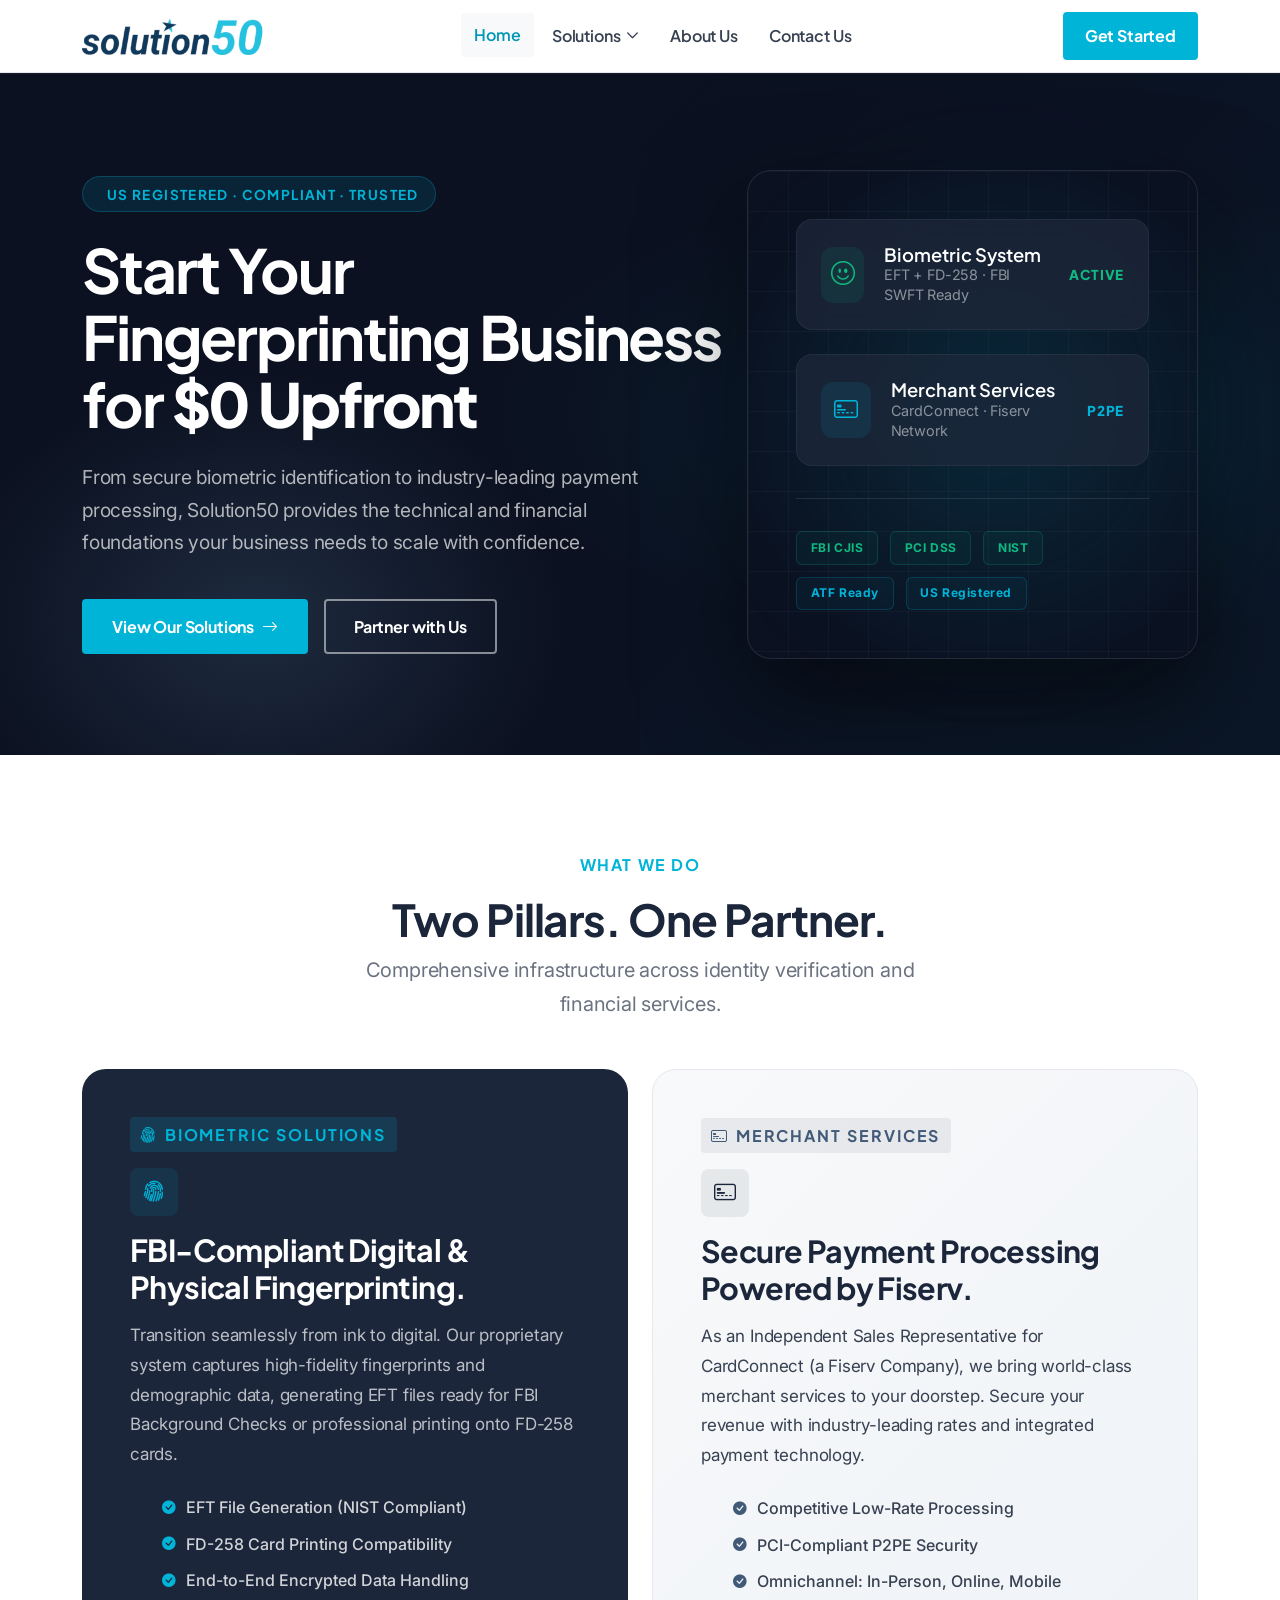
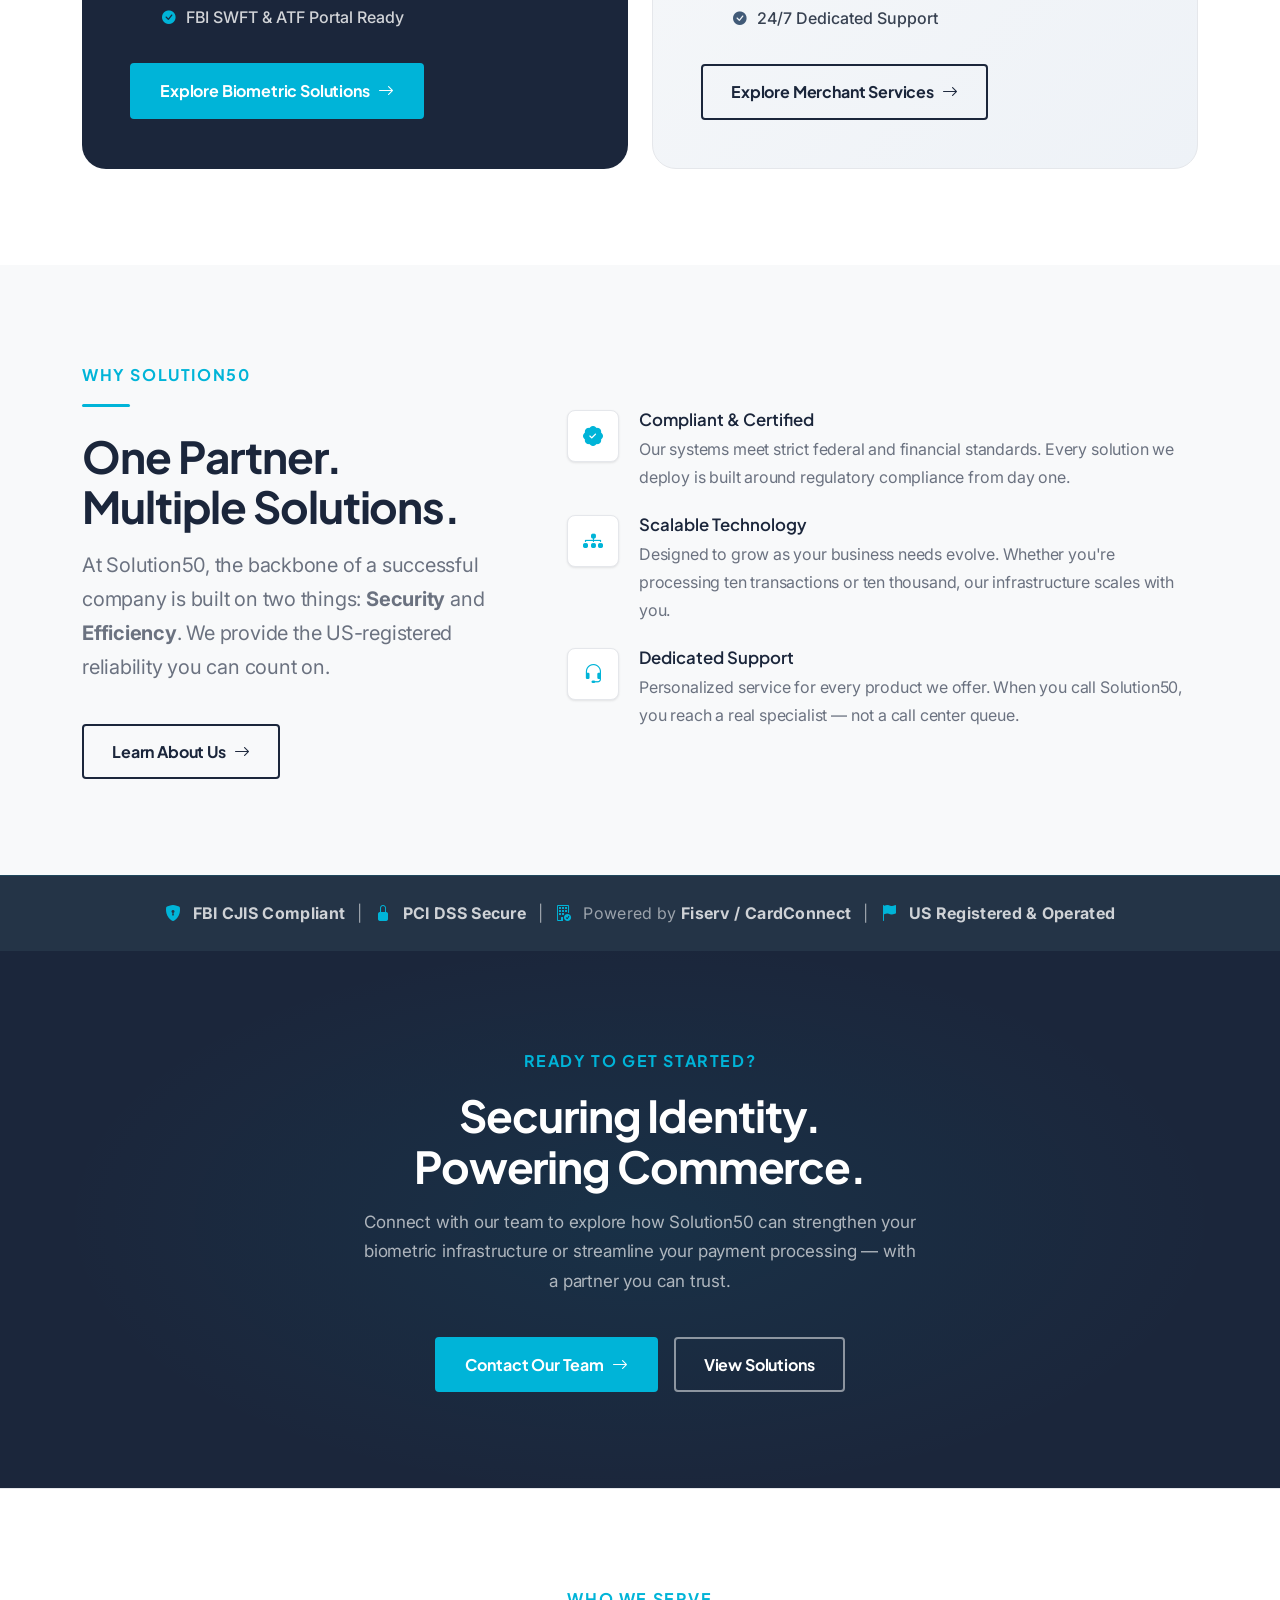
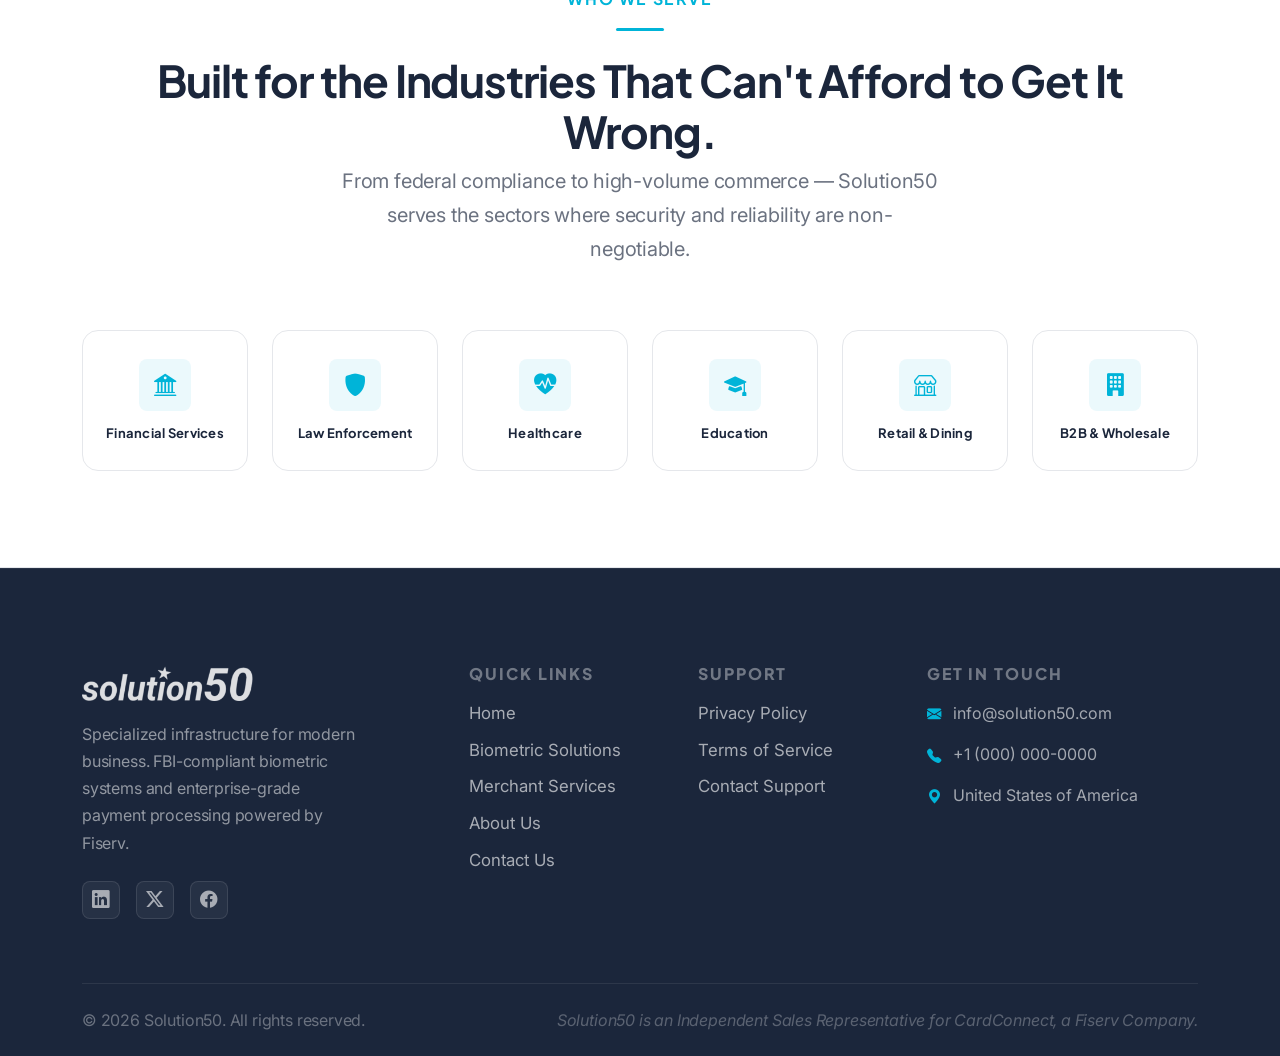
==== commit 28086176: "Add text-white class to dashboard hero link for better visibility" ====
--- a/index.html
+++ b/index.html
@@ -121,7 +121,8 @@
                     </div>
 
                     <h2 id="dashboard-heading" class="animate-fade-up delay-1 text-white mb-4">
-                        <a href="biometric-solutions.html">Start Your Fingerprinting Business for <strong>$0
+                        <a class="text-white" href="biometric-solutions.html">Start Your Fingerprinting Business for
+                            <strong>$0
                                 Upfront</strong></a>
                     </h2>
 
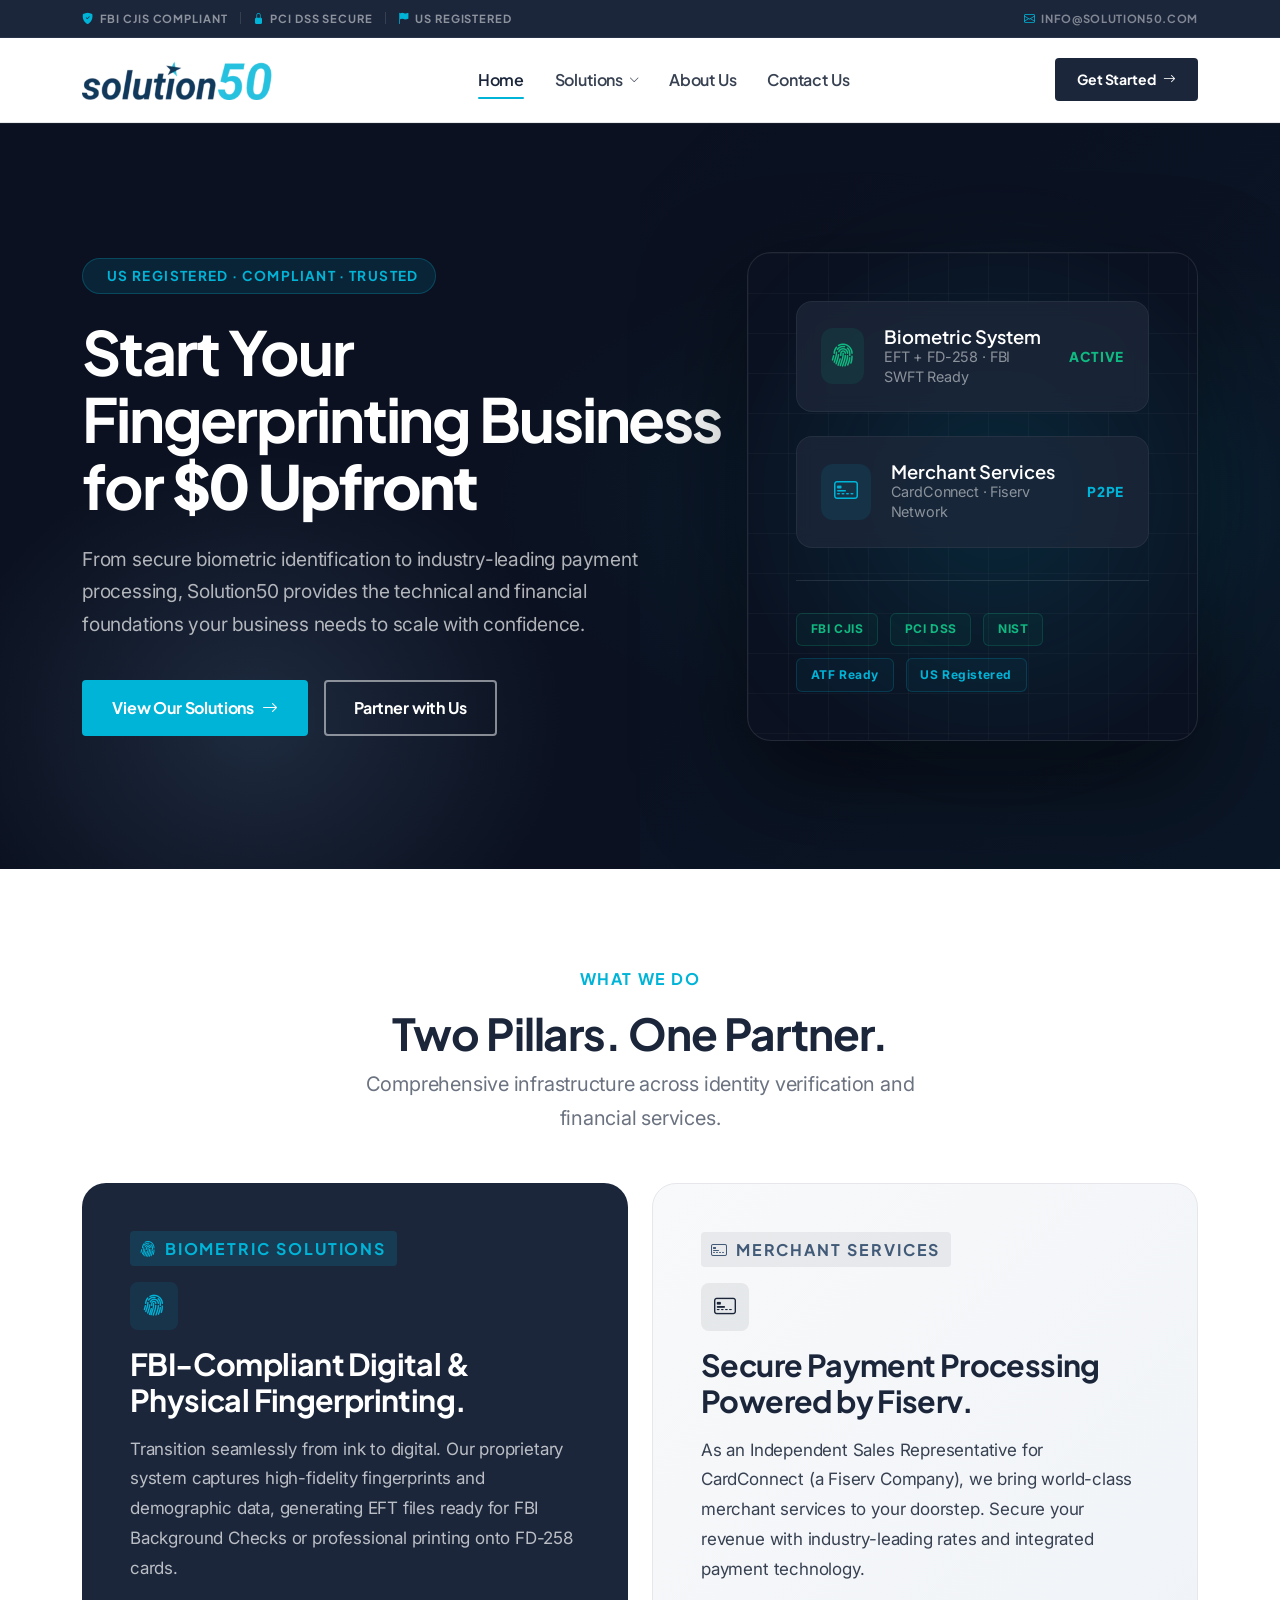
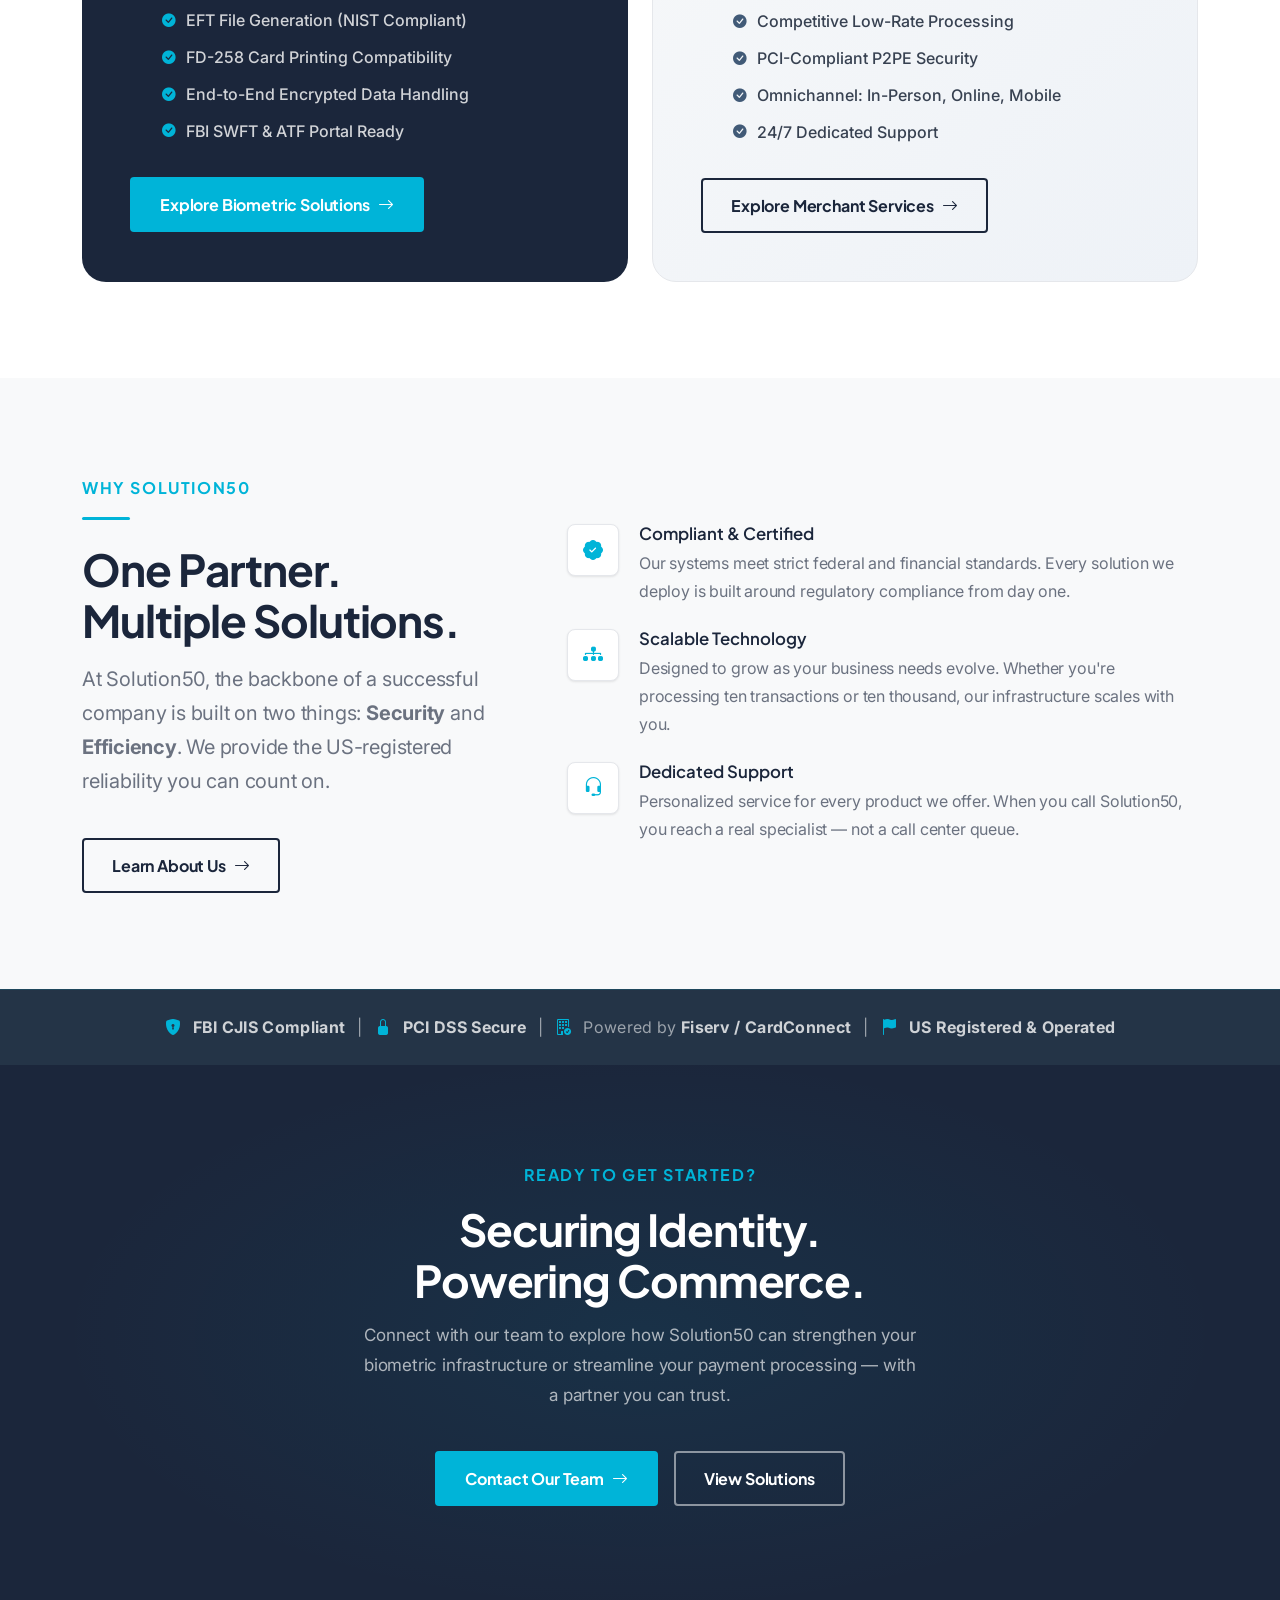
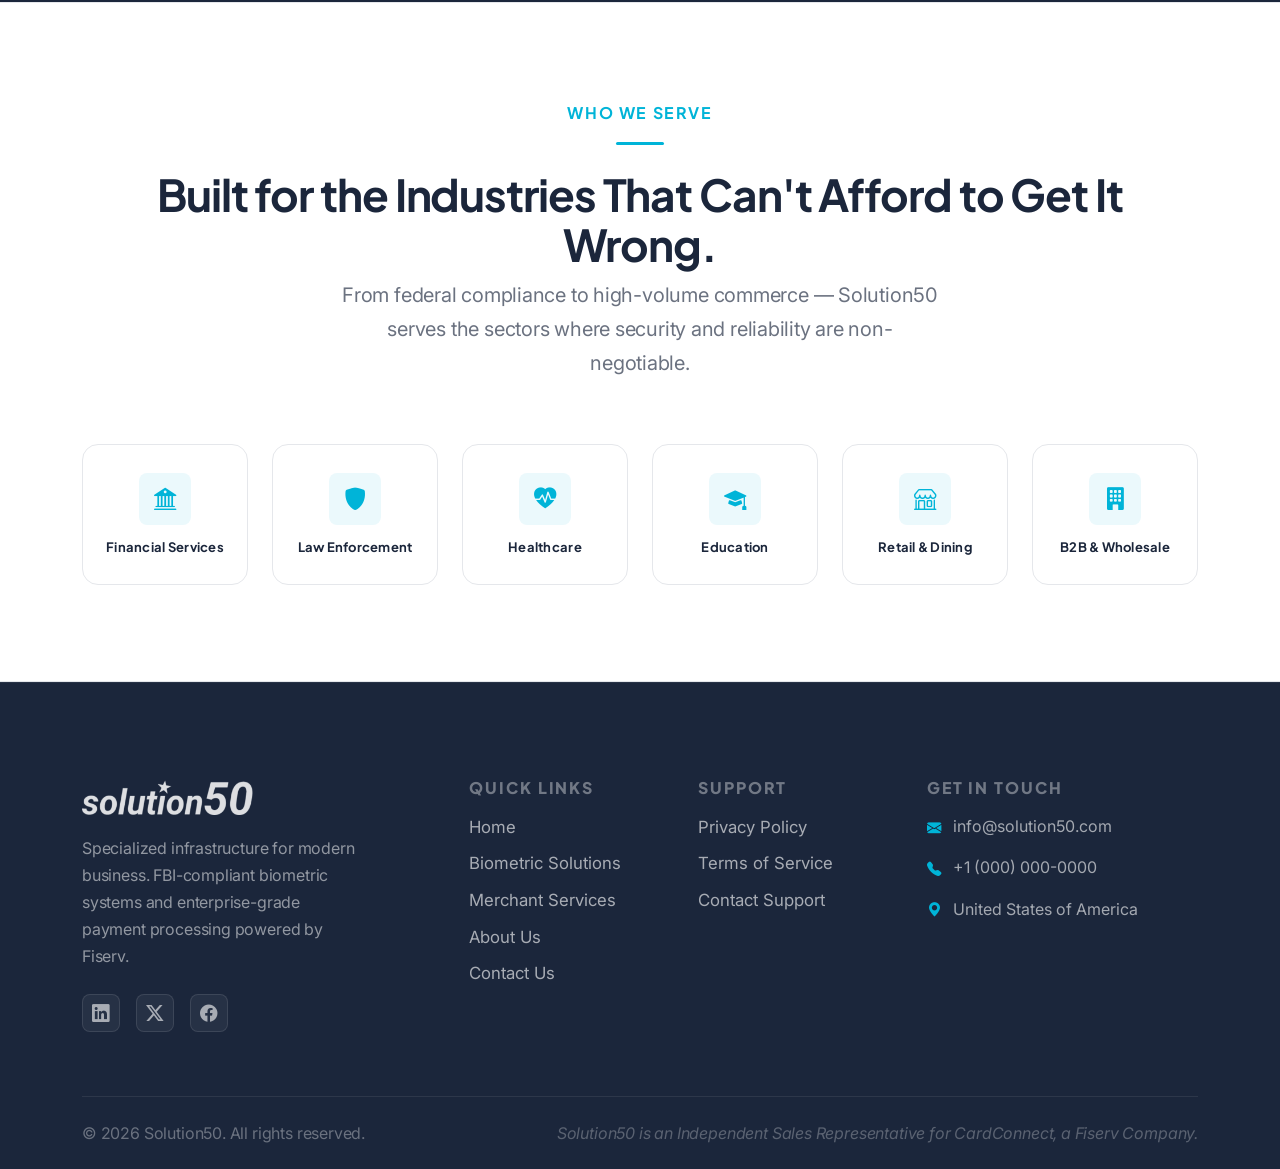
==== commit 2bebb1f7: "Cleanup inline CSS and expand widths" ====
--- a/index.html
+++ b/index.html
@@ -21,49 +21,128 @@
     <!-- ============================================================
      NAVBAR
      ============================================================ -->
-    <header class="s50-navbar" role="banner">
-        <div class="container">
-            <a class="navbar-brand" href="index.html" aria-label="Solution50 Home">
-                <img src="assets/img/logo.webp" alt="Solution50" width="180" height="38">
-            </a>
-
-            <nav class="navbar-nav" aria-label="Primary navigation">
-                <div class="nav-item"><a class="nav-link" href="index.html">Home</a></div>
-                <div class="nav-item has-dropdown">
-                    <a class="nav-link" href="biometric-solutions.html">Solutions</a>
-                    <div class="dropdown-menu-s50">
-                        <a href="biometric-solutions.html" class="dropdown-item-s50">Biometric System</a>
-                        <a href="merchant-services.html" class="dropdown-item-s50">Merchant Services</a>
-                    </div>
-                </div>
-                <div class="nav-item"><a class="nav-link" href="about.html">About Us</a></div>
-                <div class="nav-item"><a class="nav-link" href="contact.html">Contact Us</a></div>
-            </nav>
-
-            <div class="navbar-cta d-none d-lg-block">
-                <a href="contact.html" class="btn-primary-s50 btn-sm">Get Started</a>
-            </div>
-
-            <button class="navbar-toggler" id="navToggler" aria-expanded="false" aria-label="Toggle menu">
-                <i class="bi bi-list"></i>
-            </button>
-        </div>
-
-        <nav class="mobile-nav" id="mobileNav" aria-label="Mobile navigation">
+    <header class="s50-header" role="banner">
+
+        <!-- Top utility bar -->
+        <div class="s50-topbar">
             <div class="container">
-                <a href="index.html">Home</a>
+                <div class="topbar-inner">
+                    <div class="topbar-left">
+                        <span><i class="bi bi-shield-fill-check"></i> FBI CJIS Compliant</span>
+                        <span class="topbar-divider"></span>
+                        <span><i class="bi bi-lock-fill"></i> PCI DSS Secure</span>
+                        <span class="topbar-divider"></span>
+                        <span><i class="bi bi-flag-fill"></i> US Registered</span>
+                    </div>
+                    <div class="topbar-right">
+                        <a href="mailto:info@solution50.com">
+                            <i class="bi bi-envelope"></i> info@solution50.com
+                        </a>
+                    </div>
+                </div>
+            </div>
+        </div>
+
+        <!-- Main navbar -->
+        <nav class="s50-navbar" aria-label="Primary navigation">
+            <div class="container">
+
+                <!-- Logo -->
+                <a class="navbar-brand" href="index.html" aria-label="Solution50 Home">
+                    <img src="assets/img/logo.webp" alt="Solution50" width="160" height="34">
+                </a>
+
+                <!-- Desktop nav links -->
+                <ul class="nav-links" role="list">
+                    <li><a href="index.html" class="nav-link">Home</a></li>
+
+                    <!-- Solutions dropdown -->
+                    <li class="nav-has-dropdown">
+                        <button class="nav-link nav-dropdown-trigger" aria-expanded="false" aria-haspopup="true">
+                            Solutions <i class="bi bi-chevron-down nav-chevron"></i>
+                        </button>
+                        <div class="nav-dropdown" role="region">
+                            <a href="biometric-solutions.html" class="nav-dropdown-item">
+                                <div class="dropdown-item-icon">
+                                    <i class="bi bi-fingerprint"></i>
+                                </div>
+                                <div class="dropdown-item-body">
+                                    <span class="dropdown-item-title">Biometric System</span>
+                                    <span class="dropdown-item-desc">FBI-compliant EFT & FD-258 printing</span>
+                                </div>
+                            </a>
+                            <a href="merchant-services.html" class="nav-dropdown-item">
+                                <div class="dropdown-item-icon">
+                                    <i class="bi bi-credit-card-2-front"></i>
+                                </div>
+                                <div class="dropdown-item-body">
+                                    <span class="dropdown-item-title">Merchant Services</span>
+                                    <span class="dropdown-item-desc">CardConnect payments via Fiserv</span>
+                                </div>
+                            </a>
+                        </div>
+                    </li>
+
+                    <li><a href="about.html" class="nav-link">About Us</a></li>
+                    <li><a href="contact.html" class="nav-link">Contact Us</a></li>
+                </ul>
+
+                <!-- Desktop CTA -->
+                <a href="contact.html" class="nav-cta">
+                    Get Started <i class="bi bi-arrow-right"></i>
+                </a>
+
+                <!-- Mobile toggle -->
+                <button class="nav-toggle" id="navToggle" aria-expanded="false" aria-label="Open menu">
+                    <span class="toggle-bar"></span>
+                    <span class="toggle-bar"></span>
+                    <span class="toggle-bar"></span>
+                </button>
+
+            </div>
+        </nav>
+
+        <!-- Mobile menu -->
+        <div class="mobile-menu" id="mobileMenu" aria-hidden="true">
+            <div class="mobile-menu-inner">
+
                 <div class="mobile-nav-group">
-                    <div class="mobile-nav-header">Solutions</div>
-                    <a href="biometric-solutions.html" class="mobile-sub-link">Biometric Identity</a>
-                    <a href="merchant-services.html" class="mobile-sub-link">Merchant Services</a>
-                </div>
-                <a href="about.html">About Us</a>
-                <a href="contact.html">Contact Us</a>
-                <div style="padding: 0.75rem 1.5rem 0.5rem;">
-                    <a href="contact.html" class="btn-primary-s50 btn-sm">Get Started</a>
-                </div>
-            </div>
-        </nav>
+                    <span class="mobile-nav-label">Navigate</span>
+                    <a href="index.html" class="mobile-nav-link">
+                        <i class="bi bi-house-fill"></i> Home
+                    </a>
+                    <a href="about.html" class="mobile-nav-link">
+                        <i class="bi bi-building"></i> About Us
+                    </a>
+                    <a href="contact.html" class="mobile-nav-link">
+                        <i class="bi bi-envelope"></i> Contact Us
+                    </a>
+                </div>
+
+                <div class="mobile-nav-group">
+                    <span class="mobile-nav-label">Solutions</span>
+                    <a href="biometric-solutions.html" class="mobile-nav-link">
+                        <i class="bi bi-fingerprint"></i> Biometric System
+                        <span class="mobile-nav-badge">EFT · FD-258</span>
+                    </a>
+                    <a href="merchant-services.html" class="mobile-nav-link">
+                        <i class="bi bi-credit-card-2-front"></i> Merchant Services
+                        <span class="mobile-nav-badge">Fiserv · CardConnect</span>
+                    </a>
+                </div>
+
+                <div class="mobile-menu-cta">
+                    <a href="contact.html" class="mobile-cta-btn">
+                        Get Started <i class="bi bi-arrow-right"></i>
+                    </a>
+                    <a href="mailto:info@solution50.com" class="mobile-contact-link">
+                        <i class="bi bi-envelope"></i> info@solution50.com
+                    </a>
+                </div>
+
+            </div>
+        </div>
+
     </header>
 
     <!-- ============================================================
@@ -120,11 +199,11 @@
                         US Registered · Compliant · Trusted
                     </div>
 
-                    <h2 id="dashboard-heading" class="animate-fade-up delay-1 text-white mb-4">
+                    <h1 id="dashboard-heading" class="animate-fade-up delay-1 text-white mb-4">
                         <a class="text-white" href="biometric-solutions.html">Start Your Fingerprinting Business for
                             <strong>$0
                                 Upfront</strong></a>
-                    </h2>
+                    </h1>
 
                     <p class="hero-sub animate-fade-up delay-2">
                         From secure biometric identification to industry-leading payment processing, Solution50 provides
@@ -147,7 +226,7 @@
                                 <!-- Card 1 -->
                                 <a href="biometric-solutions.html" class="db-card">
                                     <div class="db-icon">
-                                        <i class="bi bi-emoji-smile"></i>
+                                        <i class="bi bi-fingerprint"></i>
                                     </div>
                                     <div class="db-content">
                                         <h4>Biometric System</h4>
@@ -259,11 +338,11 @@
 
                         <ul class="pillar-features">
                             <li class="pillar-feature">
-                                <i class="bi bi-check-circle-fill" style="color: var(--blue);"></i>
+                                <i class="bi bi-check-circle-fill text-blue"></i>
                                 Competitive Low-Rate Processing
                             </li>
                             <li class="pillar-feature">
-                                <i class="bi bi-check-circle-fill" style="color: var(--blue);"></i>
+                                <i class="bi bi-check-circle-fill text-blue"></i>
                                 PCI-Compliant P2PE Security
                             </li>
                             <li class="pillar-feature">
@@ -271,7 +350,7 @@
                                 Omnichannel: In-Person, Online, Mobile
                             </li>
                             <li class="pillar-feature">
-                                <i class="bi bi-check-circle-fill" style="color: var(--blue);"></i>
+                                <i class="bi bi-check-circle-fill text-blue"></i>
                                 24/7 Dedicated Support
                             </li>
                         </ul>
--- a/style.css
+++ b/style.css
@@ -10,6 +10,7 @@
 :root {
     /* Brand Colors */
     --navy: #1B263B;
+    --navy-dark: #0B1120;
     --blue: #415A77;
     --silver: #E0E1DD;
     --teal: #00B4D8;
@@ -151,247 +152,509 @@
 }
 
 /* ============================================================
-   NAVBAR
+   HEADER — TOP BAR
    ============================================================ */
-.s50-navbar {
+.s50-header {
     position: sticky;
     top: 0;
     z-index: 1000;
-    background: rgba(255, 255, 255, 0.95);
-    backdrop-filter: blur(12px);
-    -webkit-backdrop-filter: blur(12px);
+}
+
+.s50-topbar {
+    background: var(--navy);
+    border-bottom: 1px solid rgba(255, 255, 255, 0.06);
+    padding: 0.55rem 0;
+}
+
+.topbar-inner {
+    display: flex;
+    align-items: center;
+    justify-content: space-between;
+    flex-wrap: wrap;
+    gap: 0.5rem;
+}
+
+.topbar-left {
+    display: flex;
+    align-items: center;
+    gap: 0.75rem;
+    flex-wrap: wrap;
+}
+
+.topbar-left span {
+    font-family: var(--font-display);
+    font-size: 0.7rem;
+    font-weight: 700;
+    letter-spacing: 0.08em;
+    text-transform: uppercase;
+    color: rgba(255, 255, 255, 0.5);
+    display: flex;
+    align-items: center;
+    gap: 0.35rem;
+}
+
+.topbar-left span i {
+    color: var(--teal);
+    font-size: 0.7rem;
+}
+
+.topbar-divider {
+    width: 1px;
+    height: 12px;
+    background: rgba(255, 255, 255, 0.12) !important;
+    display: inline-block;
+    padding: 0 !important;
+}
+
+.topbar-right a {
+    font-family: var(--font-display);
+    font-size: 0.7rem;
+    font-weight: 700;
+    letter-spacing: 0.06em;
+    text-transform: uppercase;
+    color: rgba(255, 255, 255, 0.45);
+    display: flex;
+    align-items: center;
+    gap: 0.35rem;
+    transition: var(--transition);
+}
+
+.topbar-right a i {
+    color: var(--teal);
+}
+
+.topbar-right a:hover {
+    color: var(--teal);
+}
+
+/* ============================================================
+   HEADER — MAIN NAVBAR
+   ============================================================ */
+.s50-navbar {
+    background: rgba(255, 255, 255, 0.97);
+    backdrop-filter: blur(16px);
+    -webkit-backdrop-filter: blur(16px);
     border-bottom: 1px solid var(--border);
-    padding: 0;
-    transition: var(--transition);
-}
-
-.s50-navbar.scrolled {
-    box-shadow: var(--shadow-md);
+    transition: box-shadow 0.3s ease, background 0.3s ease;
+}
+
+.s50-header.scrolled .s50-navbar {
+    box-shadow: 0 4px 24px rgba(27, 38, 59, 0.1);
+    background: rgba(255, 255, 255, 0.99);
+}
+
+.s50-header.scrolled .s50-topbar {
+    display: none;
 }
 
 .s50-navbar .container {
     display: flex;
     align-items: center;
     justify-content: space-between;
-    height: 72px;
-    gap: var(--space-lg);
+    height: 84px;
+    gap: 2rem;
 }
 
 .navbar-brand img {
-    height: 38px;
+    height: 40px;
     width: auto;
-    transition: var(--transition);
-}
-
-.navbar-brand:hover img {
-    transform: scale(1.02);
-    filter: brightness(1.1);
-}
-
-.navbar-nav {
-    display: flex;
-    flex-direction: row;
-    align-items: center;
-    gap: 0.25rem;
+    display: block;
+}
+
+/* ── Nav links ── */
+.nav-links {
+    display: flex;
+    align-items: center;
+    gap: 0.1rem;
     list-style: none;
     margin: 0;
     padding: 0;
 }
 
-.navbar-nav .nav-item .nav-link {
+.nav-link {
     font-family: var(--font-display);
     font-size: 1rem;
     font-weight: 600;
     color: var(--text-mid);
-    padding: 0.5rem 0.85rem;
+    padding: 0.5rem 0.9rem;
     border-radius: var(--radius-sm);
     letter-spacing: -0.01em;
     white-space: nowrap;
-    transition: var(--transition);
-}
-
-.navbar-nav .nav-item .nav-link:hover,
-.navbar-nav .nav-item .nav-link.active {
+    display: flex;
+    align-items: center;
+    gap: 0.35rem;
+    position: relative;
+    background: none;
+    border: none;
+    cursor: pointer;
+    transition: color 0.2s ease;
+    text-decoration: none;
+}
+
+.nav-link::after {
+    content: '';
+    position: absolute;
+    bottom: 2px;
+    left: 0.9rem;
+    right: 0.9rem;
+    height: 2px;
+    background: var(--teal);
+    border-radius: 2px;
+    transform: scaleX(0);
+    transition: transform 0.22s cubic-bezier(0.4, 0, 0.2, 1);
+    transform-origin: left;
+}
+
+.nav-link:hover,
+.nav-link.active {
     color: var(--navy);
-    background: var(--off-white);
-    transform: translateY(-1px);
-}
-
-.navbar-nav .nav-item .nav-link.active {
-    color: var(--teal-dark);
-}
-
-/* --- Dropdown Menus --- */
-.nav-item.has-dropdown {
+}
+
+.nav-link:hover::after,
+.nav-link.active::after {
+    transform: scaleX(1);
+}
+
+.nav-chevron {
+    font-size: 0.65rem;
+    transition: transform 0.22s ease;
+}
+
+.nav-has-dropdown.open .nav-chevron {
+    transform: rotate(180deg);
+}
+
+/* ── Dropdown ── */
+.nav-has-dropdown {
     position: relative;
 }
 
-.nav-item.has-dropdown>.nav-link {
-    display: flex;
-    align-items: center;
-    gap: 0.35rem;
-}
-
-.nav-item.has-dropdown>.nav-link::after {
-    content: "\F282";
-    /* bi-chevron-down */
-    font-family: "bootstrap-icons";
-    font-size: 0.8rem;
-    font-weight: 800 !important;
-    transition: var(--transition);
-}
-
-.nav-item.has-dropdown:hover>.nav-link::after {
-    transform: rotate(180deg);
-}
-
-.dropdown-menu-s50 {
+.nav-dropdown {
     position: absolute;
-    top: calc(100% + 12px);
-    left: 0;
-    min-width: 240px;
+    top: calc(100% + 10px);
+    left: 50%;
+    transform: translateX(-50%) translateY(6px);
     background: var(--white);
     border: 1px solid var(--border);
-    border-radius: var(--radius-md);
-    box-shadow: var(--shadow-lg);
+    border-radius: var(--radius-lg);
+    box-shadow: 0 16px 48px rgba(27, 38, 59, 0.13);
+    padding: 0.5rem;
+    min-width: 340px;
     opacity: 0;
+    pointer-events: none;
+    transition: opacity 0.2s ease, transform 0.2s ease, visibility 0.2s;
     visibility: hidden;
-    transform: translateY(12px);
-    transition: var(--transition);
-    padding: 0.65rem 0;
-    z-index: 1001;
-}
-
-/* Invisible bridge for hover stability */
-.nav-item.has-dropdown::before {
+    z-index: 100;
+}
+
+/* Invisible bridge to handle the gap on hover */
+.nav-dropdown::after {
     content: '';
     position: absolute;
-    top: 100%;
+    top: -15px;
     left: 0;
     width: 100%;
-    height: 12px;
-}
-
-.nav-item.has-dropdown:hover>.dropdown-menu-s50 {
+    height: 15px;
+    background: transparent;
+}
+
+.nav-dropdown::before {
+    content: '';
+    position: absolute;
+    top: -6px;
+    left: 50%;
+    transform: translateX(-50%);
+    width: 12px;
+    height: 6px;
+    background: var(--white);
+    clip-path: polygon(50% 0%, 0% 100%, 100% 100%);
+    border-left: 1px solid var(--border);
+    border-right: 1px solid var(--border);
+}
+
+.nav-has-dropdown.open .nav-dropdown {
     opacity: 1;
+    pointer-events: auto;
     visibility: visible;
-    transform: translateY(0);
-}
-
-.dropdown-item-s50 {
+    transform: translateX(-50%) translateY(0);
+}
+
+.nav-dropdown-item {
+    display: flex;
+    align-items: center;
+    gap: 0.9rem;
+    padding: 0.8rem 1rem;
+    border-radius: var(--radius-md);
+    transition: background 0.18s ease;
+    text-decoration: none;
+}
+
+.nav-dropdown-item:hover {
+    background: var(--off-white);
+}
+
+.dropdown-item-icon {
+    width: 38px;
+    height: 38px;
+    border-radius: var(--radius-sm);
+    background: rgba(0, 180, 216, 0.08);
+    color: var(--teal);
+    display: flex;
+    align-items: center;
+    justify-content: center;
+    font-size: 1.1rem;
+    flex-shrink: 0;
+    transition: var(--transition);
+}
+
+.nav-dropdown-item:hover .dropdown-item-icon {
+    background: var(--teal);
+    color: var(--white);
+}
+
+.dropdown-item-title {
     display: block;
-    padding: 0.75rem 1.5rem;
-    color: var(--text-mid);
-    font-family: var(--font-display);
-    font-weight: 600;
-    font-size: 0.95rem;
-    transition: var(--transition);
-    position: relative;
-}
-
-.dropdown-item-s50:hover {
-    background: var(--off-white);
-    color: var(--teal-dark);
-    padding-left: 1.75rem;
-}
-
-/* 3rd Level Submenu */
-.dropdown-item-s50.has-submenu {
-    display: flex;
-    align-items: center;
-    justify-content: space-between;
-}
-
-.dropdown-item-s50.has-submenu::after {
-    content: "\F285";
-    /* bi-chevron-right */
-    font-family: "bootstrap-icons";
-    font-size: 0.75rem;
-    margin-left: 0.5rem;
-}
-
-.submenu-s50 {
-    position: absolute;
-    top: -0.65rem;
-    left: calc(100% + 1px);
-    min-width: 240px;
-    background: var(--white);
-    border: 1px solid var(--border);
-    border-radius: var(--radius-md);
-    box-shadow: var(--shadow-lg);
+    font-family: var(--font-display);
+    font-size: 0.875rem;
+    font-weight: 700;
+    color: var(--navy);
+    margin-bottom: 0.15rem;
+    letter-spacing: -0.01em;
+}
+
+.dropdown-item-desc {
+    display: block;
+    font-size: 0.775rem;
+    color: var(--text-light);
+    line-height: 1.4;
+    white-space: nowrap;
+}
+
+/* ── CTA button ── */
+.nav-cta {
+    display: inline-flex;
+    align-items: center;
+    gap: 0.45rem;
+    font-family: var(--font-display);
+    font-size: 0.875rem;
+    font-weight: 700;
+    letter-spacing: -0.01em;
+    padding: 0.6rem 1.4rem;
+    background: var(--navy);
+    color: var(--white);
+    border-radius: var(--radius-sm);
+    white-space: nowrap;
+    transition: background 0.22s ease, transform 0.18s ease, box-shadow 0.22s ease;
+    flex-shrink: 0;
+    text-decoration: none;
+}
+
+.nav-cta i {
+    font-size: 0.8rem;
+    transition: transform 0.2s ease;
+}
+
+.nav-cta:hover {
+    background: var(--teal);
+    color: var(--white);
+    transform: translateY(-1px);
+    box-shadow: 0 6px 20px rgba(0, 180, 216, 0.28);
+}
+
+.nav-cta:hover i {
+    transform: translateX(3px);
+}
+
+/* ── Toggle ── */
+.nav-toggle {
+    display: none;
+    flex-direction: column;
+    justify-content: center;
+    gap: 5px;
+    width: 36px;
+    height: 36px;
+    background: none;
+    border: none;
+    cursor: pointer;
+    padding: 4px;
+    flex-shrink: 0;
+}
+
+.toggle-bar {
+    display: block;
+    width: 100%;
+    height: 2px;
+    background: var(--navy);
+    border-radius: 2px;
+    transition: transform 0.25s ease, opacity 0.2s ease, width 0.2s ease;
+    transform-origin: center;
+}
+
+.nav-toggle.open .toggle-bar:nth-child(1) {
+    transform: translateY(7px) rotate(45deg);
+}
+
+.nav-toggle.open .toggle-bar:nth-child(2) {
     opacity: 0;
-    visibility: hidden;
-    transform: translateX(12px);
-    transition: var(--transition);
-    padding: 0.65rem 0;
-}
-
-.dropdown-item-s50.has-submenu:hover>.submenu-s50 {
-    opacity: 1;
-    visibility: visible;
-    transform: translateX(0);
-}
-
-.submenu-item-s50 {
-    display: block;
-    padding: 0.65rem 1.5rem;
-    color: var(--text-mid);
-    font-family: var(--font-display);
-    font-weight: 500;
-    font-size: 0.9rem;
-    transition: var(--transition);
-}
-
-.submenu-item-s50:hover {
-    background: var(--off-white);
-    color: var(--teal-dark);
-    padding-left: 1.75rem;
-}
-
-.navbar-cta {
-    flex-shrink: 0;
-}
-
-.navbar-toggler {
-    border: none;
-    padding: 0.5rem;
-    color: var(--navy);
-    background: transparent;
-    font-size: 1.4rem;
-    cursor: pointer;
-    display: none;
-    align-items: center;
-    justify-content: center;
-}
-
-.mobile-nav {
-    display: none;
+    width: 0;
+}
+
+.nav-toggle.open .toggle-bar:nth-child(3) {
+    transform: translateY(-7px) rotate(-45deg);
+}
+
+/* ============================================================
+   MOBILE MENU
+   ============================================================ */
+.mobile-menu {
     background: var(--white);
     border-top: 1px solid var(--border);
-    position: absolute;
-    top: 72px;
-    left: 0;
-    right: 0;
-    z-index: 999;
-}
-
-.mobile-nav a {
+    max-height: 0;
+    overflow: hidden;
+    transition: max-height 0.38s cubic-bezier(0.4, 0, 0.2, 1);
+    box-shadow: 0 12px 32px rgba(27, 38, 59, 0.1);
+}
+
+.mobile-menu.open {
+    max-height: 100vh;
+}
+
+.mobile-menu-inner {
+    padding: 1.25rem 1.5rem 1.75rem;
+    display: flex;
+    flex-direction: column;
+    gap: 1.5rem;
+}
+
+.mobile-nav-group {
+    display: flex;
+    flex-direction: column;
+    gap: 0.25rem;
+}
+
+.mobile-nav-label {
+    font-family: var(--font-display);
+    font-size: 0.65rem;
+    font-weight: 800;
+    letter-spacing: 0.12em;
+    text-transform: uppercase;
+    color: var(--text-light);
+    padding: 0 0.5rem 0.5rem;
     display: block;
-    font-family: var(--font-display);
-    font-size: 1.1rem;
+}
+
+.mobile-nav-link {
+    display: flex;
+    align-items: center;
+    gap: 0.75rem;
+    font-family: var(--font-display);
+    font-size: 0.9375rem;
     font-weight: 600;
     color: var(--text-mid);
-    padding: 1rem 1.5rem;
-    border-bottom: 1px solid var(--off-white);
-}
-
-.mobile-nav a:last-child {
-    border-bottom: none;
-}
-
-.mobile-nav a:hover {
-    color: var(--teal);
+    padding: 0.65rem 0.75rem;
+    border-radius: var(--radius-md);
+    transition: background 0.18s ease, color 0.18s ease;
+    text-decoration: none;
+}
+
+.mobile-nav-link i {
+    color: var(--teal);
+    font-size: 1rem;
+    width: 18px;
+    text-align: center;
+    flex-shrink: 0;
+}
+
+.mobile-nav-link:hover {
     background: var(--off-white);
+    color: var(--navy);
+}
+
+.mobile-nav-badge {
+    margin-left: auto;
+    font-size: 0.65rem;
+    font-weight: 700;
+    letter-spacing: 0.05em;
+    text-transform: uppercase;
+    color: var(--teal-dark);
+    background: rgba(0, 180, 216, 0.08);
+    border: 1px solid rgba(0, 180, 216, 0.18);
+    border-radius: 100px;
+    padding: 0.15rem 0.55rem;
+    white-space: nowrap;
+}
+
+.mobile-menu-cta {
+    display: flex;
+    flex-direction: column;
+    gap: 0.75rem;
+    padding-top: 0.5rem;
+    border-top: 1px solid var(--border);
+}
+
+.mobile-cta-btn {
+    display: flex;
+    align-items: center;
+    justify-content: center;
+    gap: 0.5rem;
+    font-family: var(--font-display);
+    font-size: 0.9375rem;
+    font-weight: 700;
+    padding: 0.85rem;
+    background: var(--navy);
+    color: var(--white);
+    border-radius: var(--radius-sm);
+    text-decoration: none;
+    transition: background 0.2s ease;
+}
+
+.mobile-cta-btn:hover {
+    background: var(--teal);
+    color: var(--white);
+}
+
+.mobile-contact-link {
+    display: flex;
+    align-items: center;
+    justify-content: center;
+    gap: 0.4rem;
+    font-size: 0.8125rem;
+    color: var(--text-light);
+    text-decoration: none;
+    transition: color 0.18s ease;
+}
+
+.mobile-contact-link i {
+    color: var(--teal);
+}
+
+.mobile-contact-link:hover {
+    color: var(--teal);
+}
+
+/* ============================================================
+   RESPONSIVE SHOW/HIDE
+   ============================================================ */
+@media (max-width: 991px) {
+
+    .nav-links,
+    .nav-cta {
+        display: none;
+    }
+
+    .nav-toggle {
+        display: flex;
+    }
+
+    .s50-topbar {
+        display: none;
+    }
+}
+
+@media (min-width: 992px) {
+    .mobile-menu {
+        display: none !important;
+    }
 }
 
 /* ============================================================
@@ -824,10 +1087,10 @@
 }
 
 .hero-secondary {
-    min-height: 75vh;
-    padding: var(--space-2xl) 0;
+    min-height: 80vh;
+    padding: var(--space-3xl) 0;
     border-top: 1px solid rgba(255, 255, 255, 0.05);
-    background: #0B1120;
+    background: var(--navy-dark);
 }
 
 .hero-secondary h2 {
@@ -903,7 +1166,7 @@
 
 /* Dashboard Visual Component */
 .hero-dashboard {
-    background: #0B1120;
+    background: var(--navy-dark);
     border: 1px solid rgba(255, 255, 255, 0.1);
     border-radius: 24px;
     padding: 3rem;
@@ -1077,8 +1340,8 @@
 }
 
 .hero-inner {
-    background: var(--navy);
-    padding: var(--space-lg) 0;
+    background: var(--navy-dark);
+    padding: var(--space-2xl) 0;
     position: relative;
     overflow: hidden;
     border-bottom: 1px solid rgba(255, 255, 255, 0.05);
@@ -2131,6 +2394,18 @@
     color: var(--teal) !important;
 }
 
+.icon-teal {
+    color: var(--teal);
+}
+
+.text-navy-dark {
+    color: var(--navy-dark) !important;
+}
+
+.font-display {
+    font-family: var(--font-display) !important;
+}
+
 .text-navy {
     color: var(--navy) !important;
 }
@@ -2225,6 +2500,36 @@
 
 .fs-xxs {
     font-size: 0.8125rem !important;
+}
+
+.pos-abs {
+    position: absolute !important;
+}
+
+.map-placeholder-bg {
+    width: 100%;
+    height: 100%;
+    background: #eef2f7;
+    display: flex;
+    align-items: center;
+    justify-content: center;
+    flex-direction: column;
+    color: var(--text-light);
+}
+
+.map-placeholder-icon {
+    font-size: 3rem;
+    margin-bottom: 1rem;
+    color: var(--border);
+}
+
+.map-marker {
+    position: absolute;
+    font-size: 1.5rem;
+}
+
+.map-marker.marker-lg {
+    font-size: 2rem;
 }
 
 .fs-tiny {
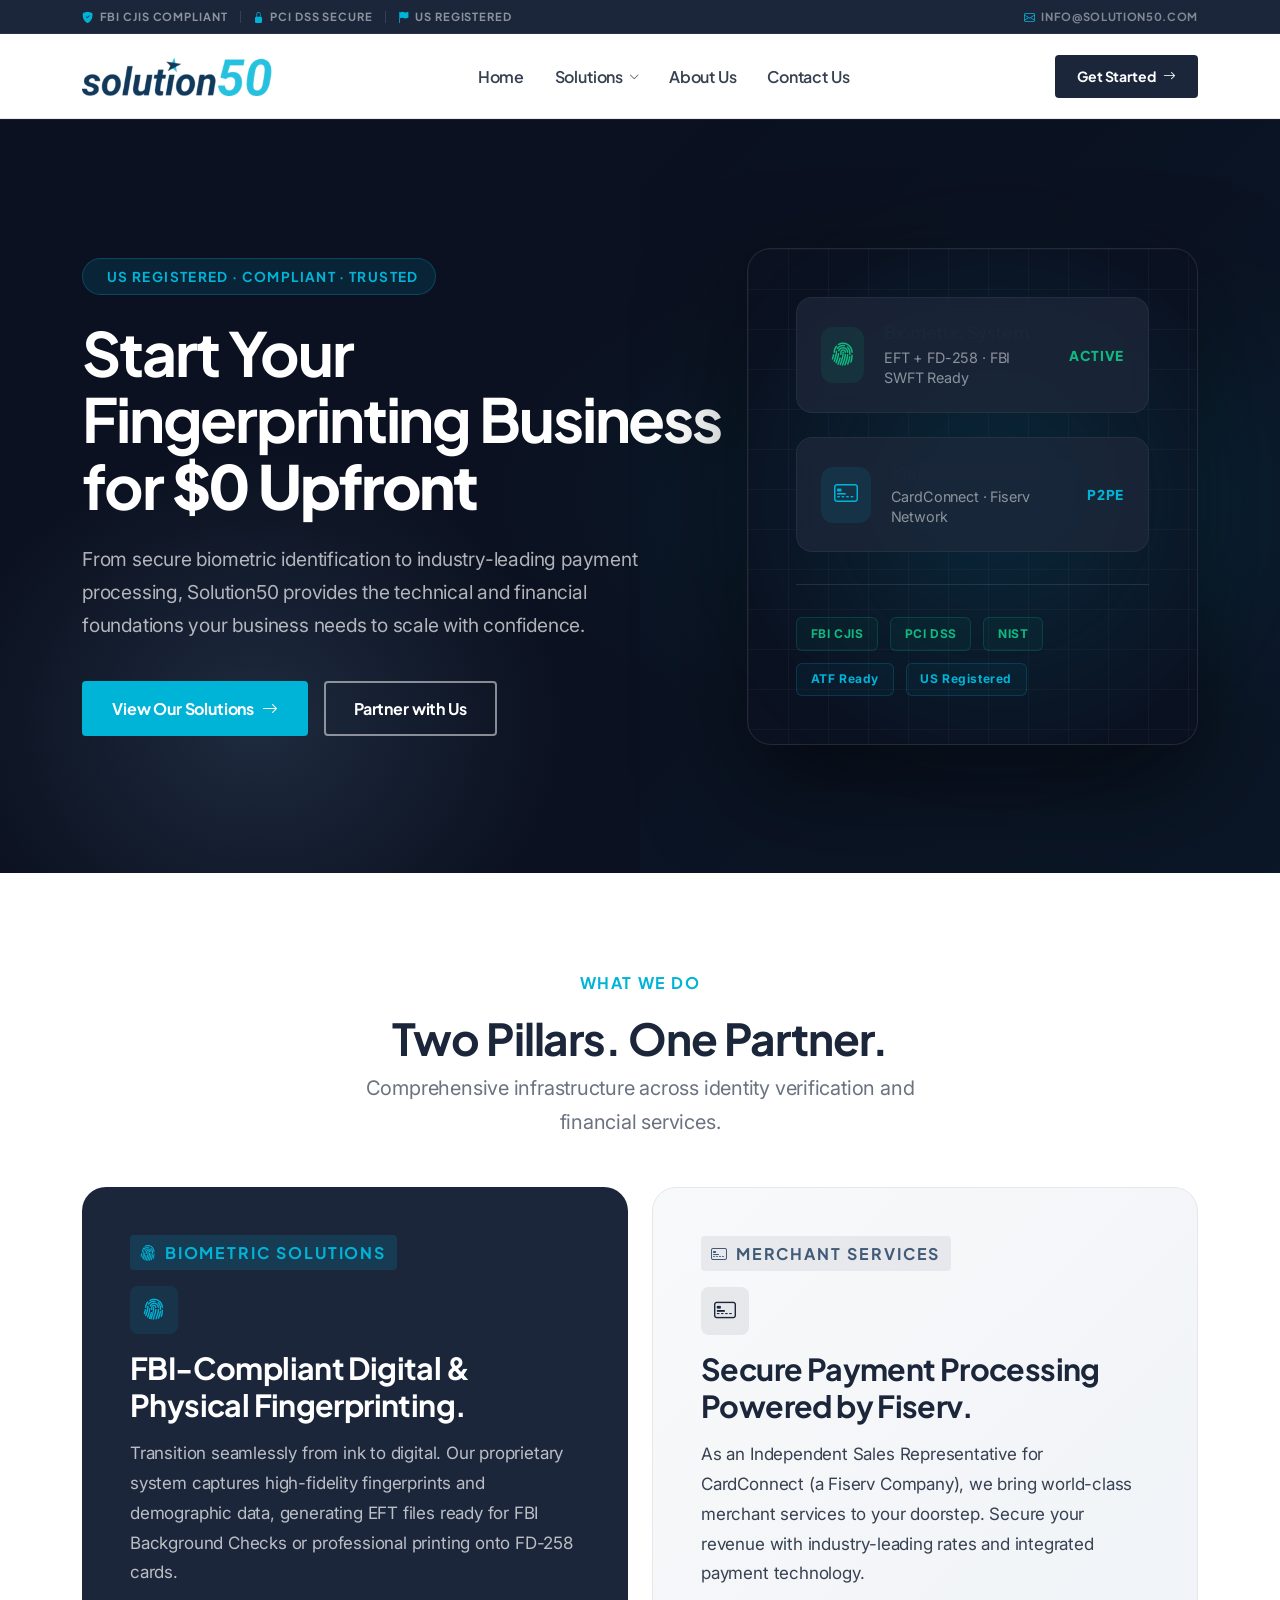
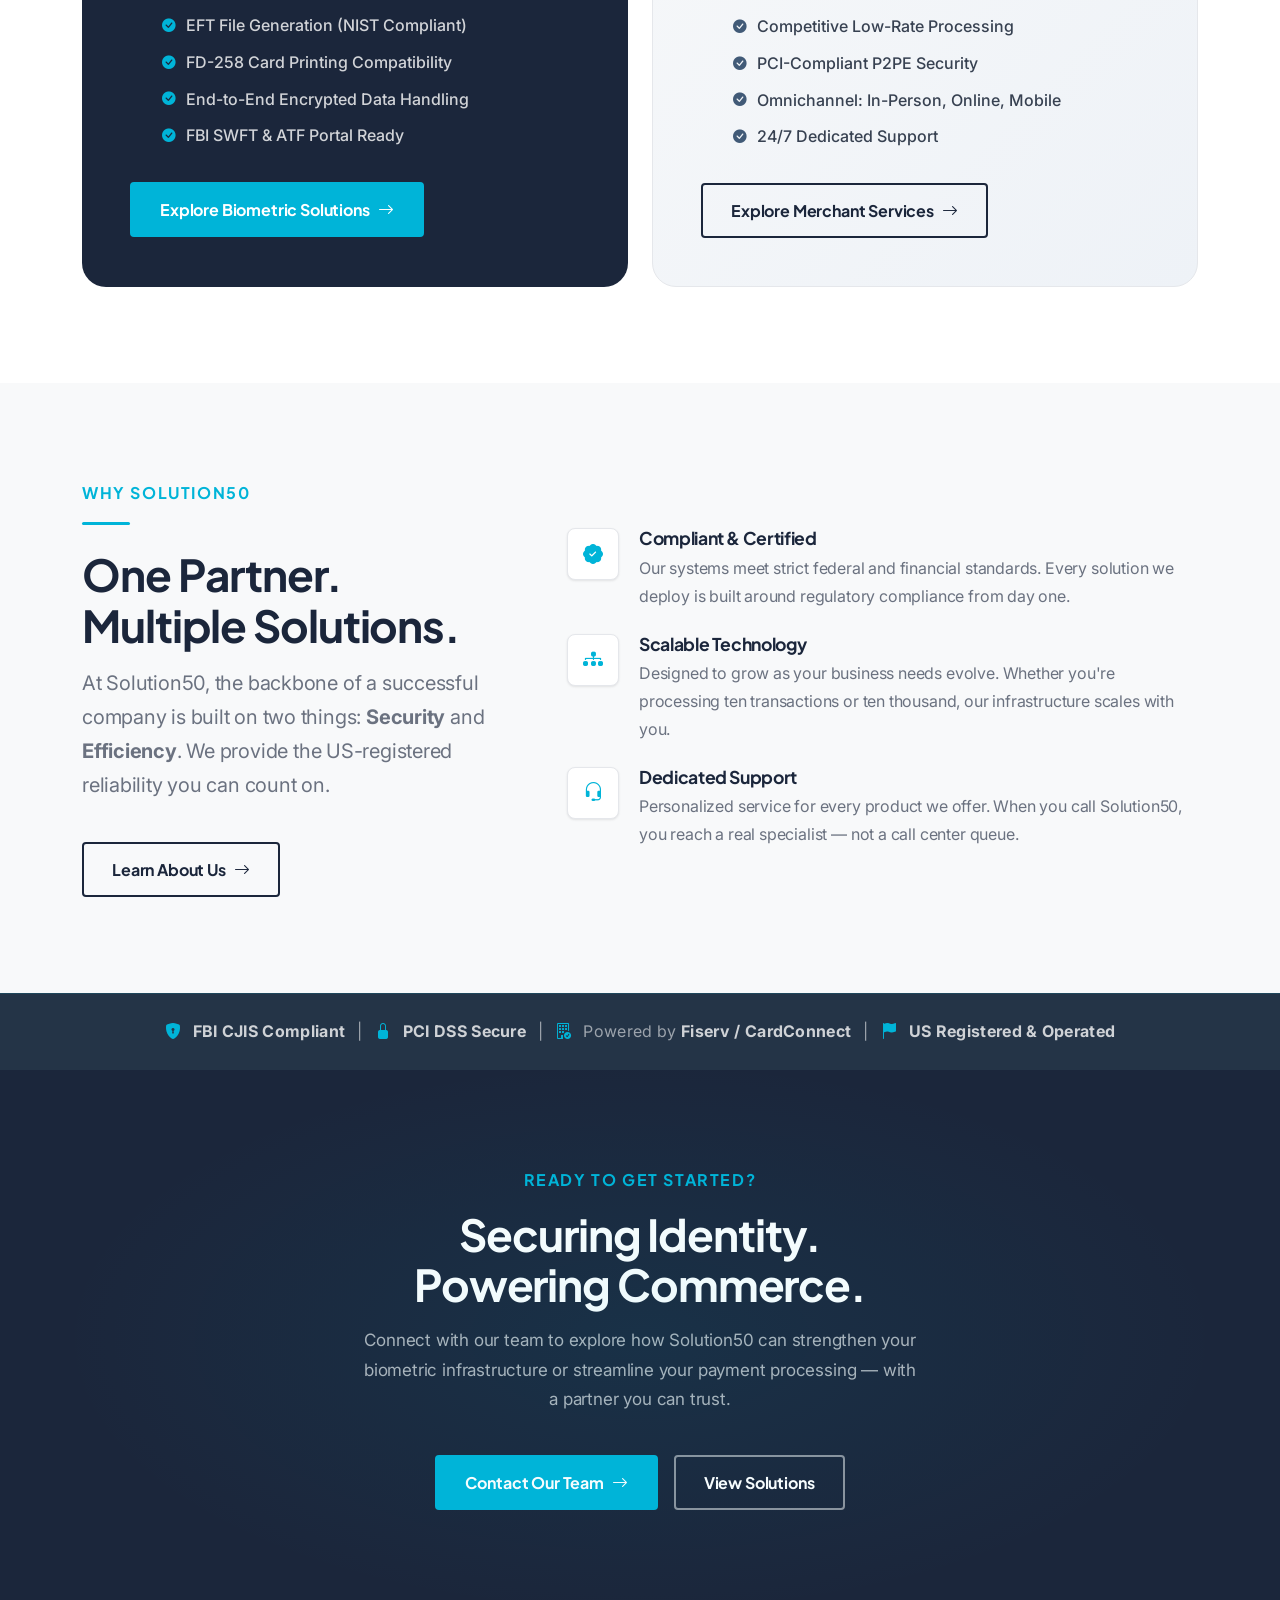
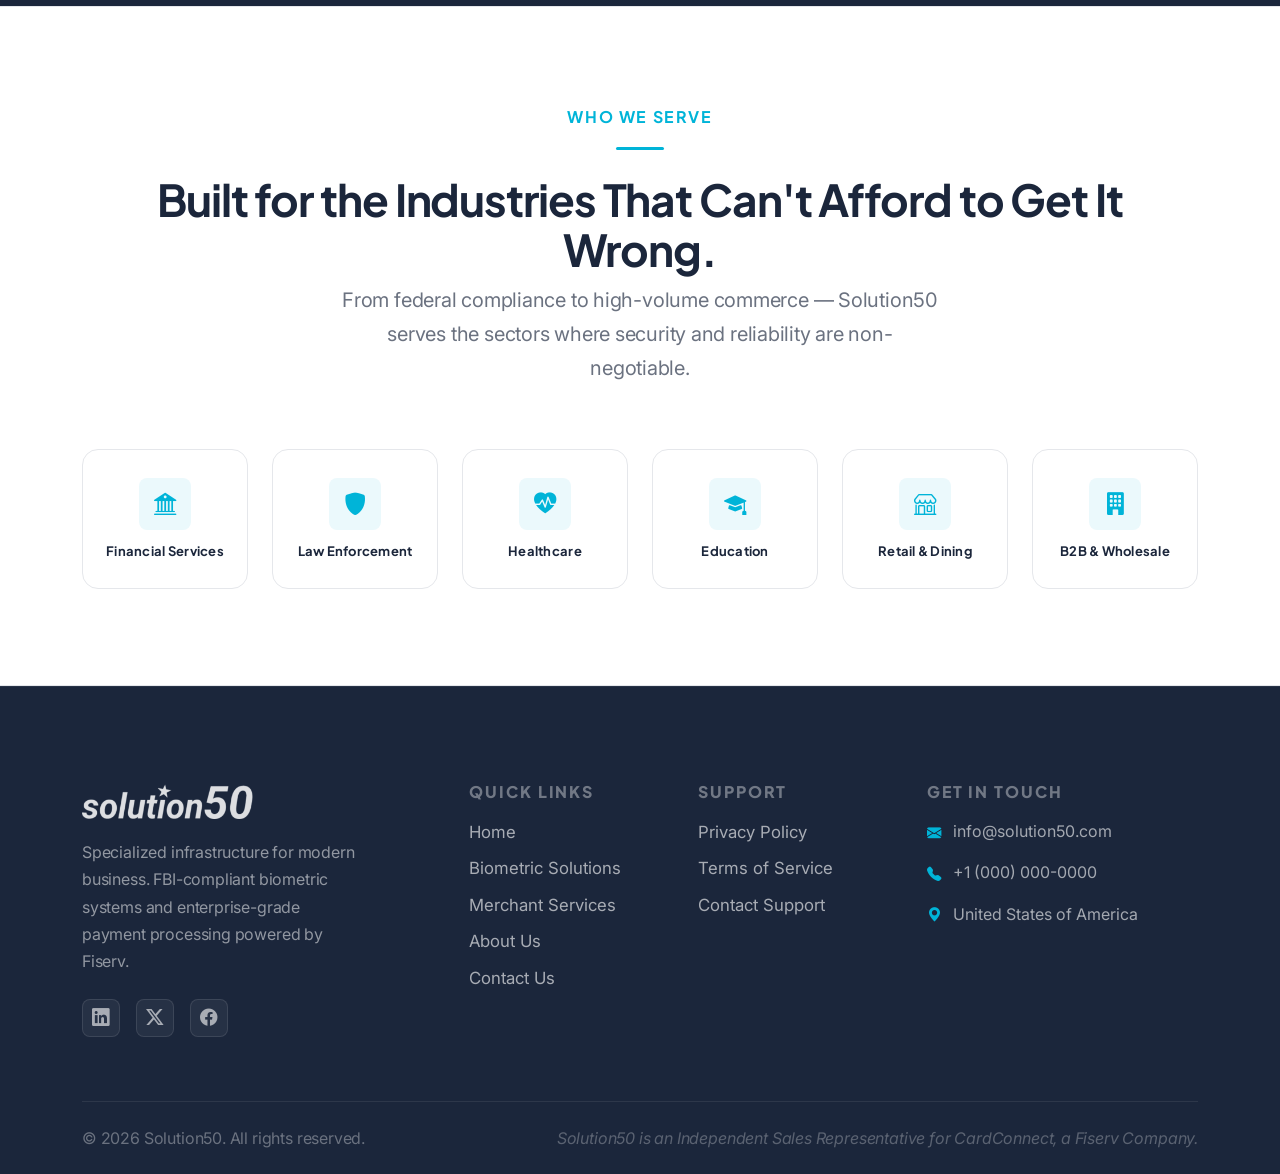
==== commit cbce73c7: "Cleanup inline CSS and expand widths" ====
--- a/index.html
+++ b/index.html
@@ -145,6 +145,7 @@
 
     </header>
 
+    <main>
     <!-- ============================================================
      HERO
      ============================================================ -->
@@ -229,7 +230,7 @@
                                         <i class="bi bi-fingerprint"></i>
                                     </div>
                                     <div class="db-content">
-                                        <h4>Biometric System</h4>
+                                        <h3 class="fs-md fw-bold font-display mb-1">Biometric System</h3>
                                         <p>EFT + FD-258 · FBI SWFT Ready</p>
                                     </div>
                                     <div class="db-status">Active</div>
@@ -241,7 +242,7 @@
                                         <i class="bi bi-credit-card-2-front"></i>
                                     </div>
                                     <div class="db-content">
-                                        <h4>Merchant Services</h4>
+                                        <h3 class="fs-md fw-bold font-display mb-1">Merchant Services</h3>
                                         <p>CardConnect · Fiserv Network</p>
                                     </div>
                                     <div class="db-status blue">P2PE</div>
@@ -391,7 +392,7 @@
                                     <i class="bi bi-patch-check-fill"></i>
                                 </div>
                                 <div class="why-point-body">
-                                    <h4>Compliant &amp; Certified</h4>
+                                    <h3 class="fs-md fw-bold font-display mb-1">Compliant &amp; Certified</h3>
                                     <p>Our systems meet strict federal and financial standards. Every solution we deploy
                                         is built around regulatory compliance from day one.</p>
                                 </div>
@@ -403,7 +404,7 @@
                                     <i class="bi bi-diagram-3-fill"></i>
                                 </div>
                                 <div class="why-point-body">
-                                    <h4>Scalable Technology</h4>
+                                    <h3 class="fs-md fw-bold font-display mb-1">Scalable Technology</h3>
                                     <p>Designed to grow as your business needs evolve. Whether you're processing ten
                                         transactions or ten thousand, our infrastructure scales with you.</p>
                                 </div>
@@ -415,7 +416,7 @@
                                     <i class="bi bi-headset"></i>
                                 </div>
                                 <div class="why-point-body">
-                                    <h4>Dedicated Support</h4>
+                                    <h3 class="fs-md fw-bold font-display mb-1">Dedicated Support</h3>
                                     <p>Personalized service for every product we offer. When you call Solution50, you
                                         reach a real specialist — not a call center queue.</p>
                                 </div>
@@ -523,6 +524,7 @@
             </div>
         </div>
     </section>
+    </main>
 
 
     <!-- ============================================================
--- a/style.css
+++ b/style.css
@@ -243,8 +243,45 @@
     background: rgba(255, 255, 255, 0.99);
 }
 
+.s50-topbar {
+    background: var(--navy);
+    border-bottom: 1px solid rgba(255, 255, 255, 0.06);
+    padding: 0.45rem 0;
+    max-height: 60px;
+    overflow: hidden;
+    transition: max-height 0.3s ease, padding 0.3s ease, opacity 0.3s ease;
+    opacity: 1;
+}
+
 .s50-header.scrolled .s50-topbar {
-    display: none;
+    max-height: 0;
+    padding: 0;
+    opacity: 0;
+}
+
+/* Same fix for announce bar */
+.s50-announce {
+    max-height: 60px;
+    overflow: hidden;
+    transition: max-height 0.3s ease, padding 0.3s ease, opacity 0.25s ease;
+    opacity: 1;
+}
+
+.s50-header {
+    position: sticky;
+    top: 0;
+    z-index: 1000;
+    will-change: transform;
+}
+
+.s50-navbar {
+    will-change: box-shadow;
+}
+
+.s50-header.scrolled .s50-announce {
+    max-height: 0;
+    padding: 0;
+    opacity: 0;
 }
 
 .s50-navbar .container {
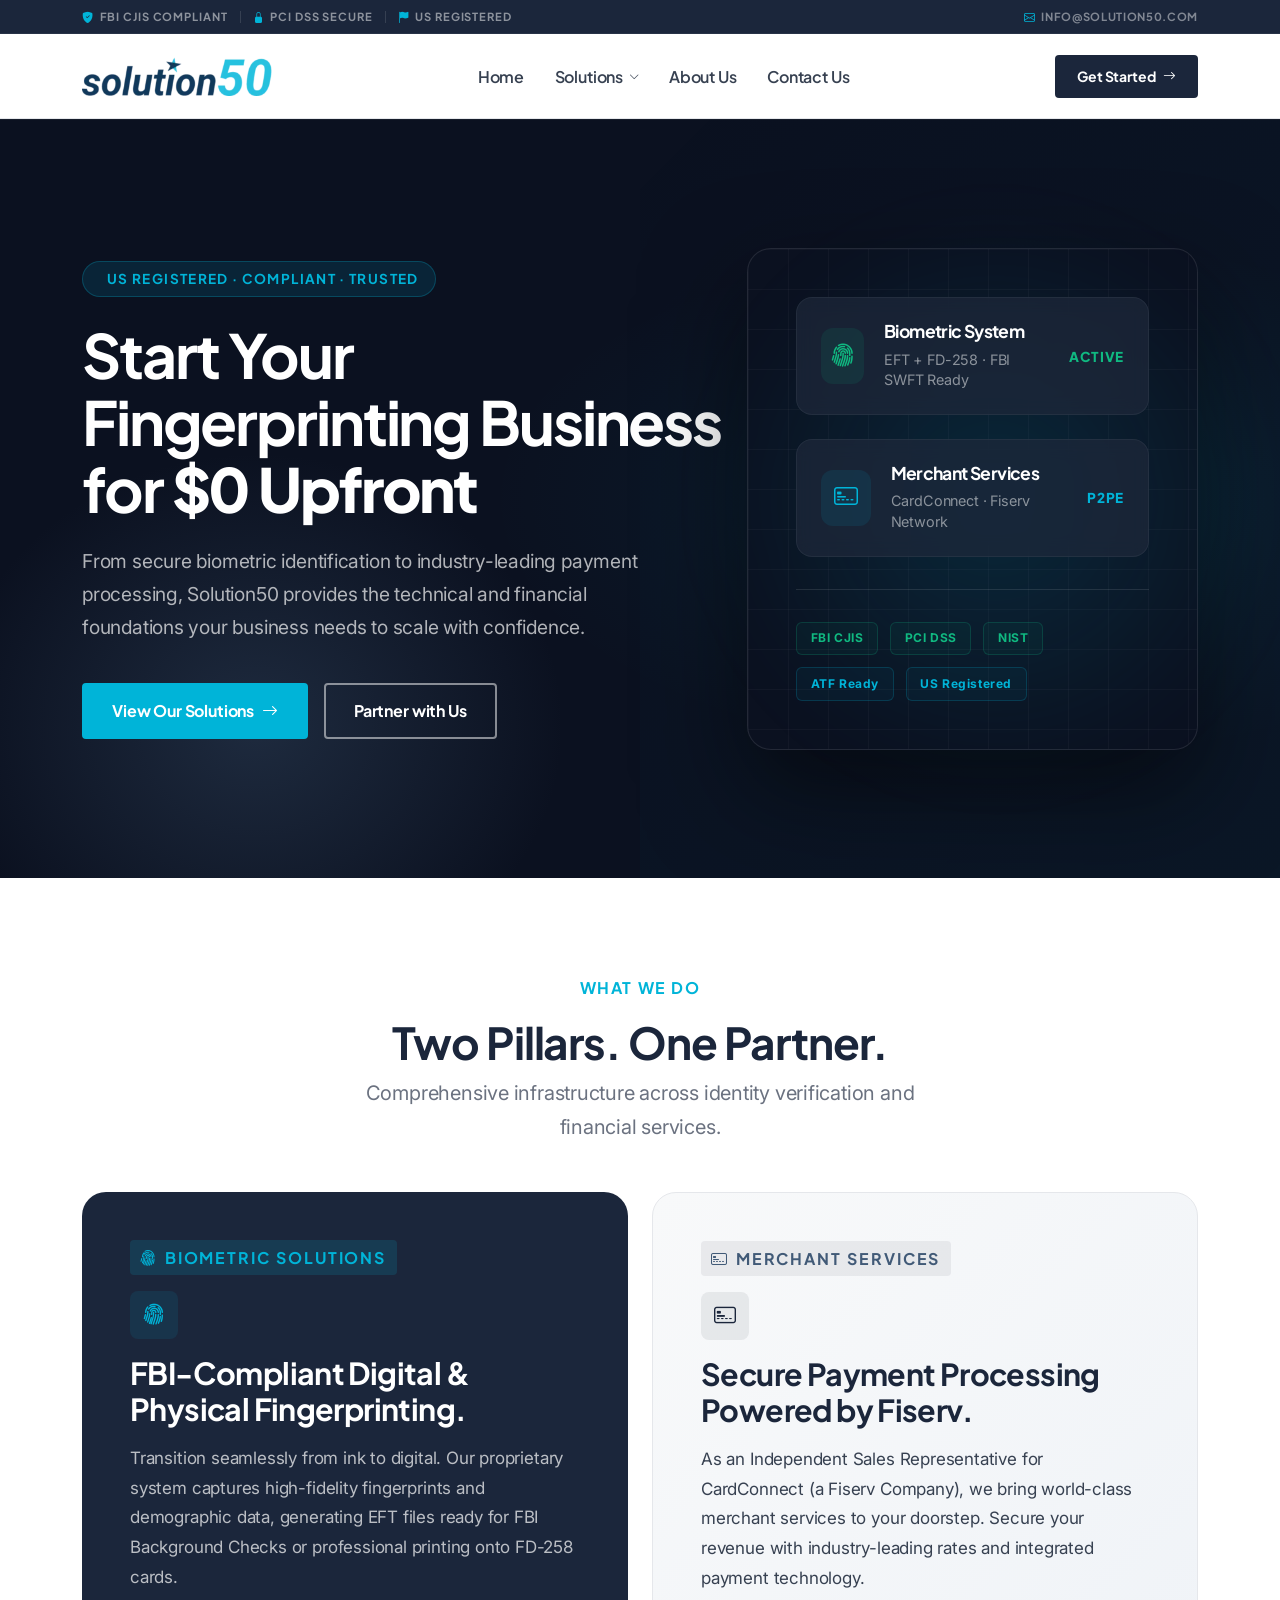
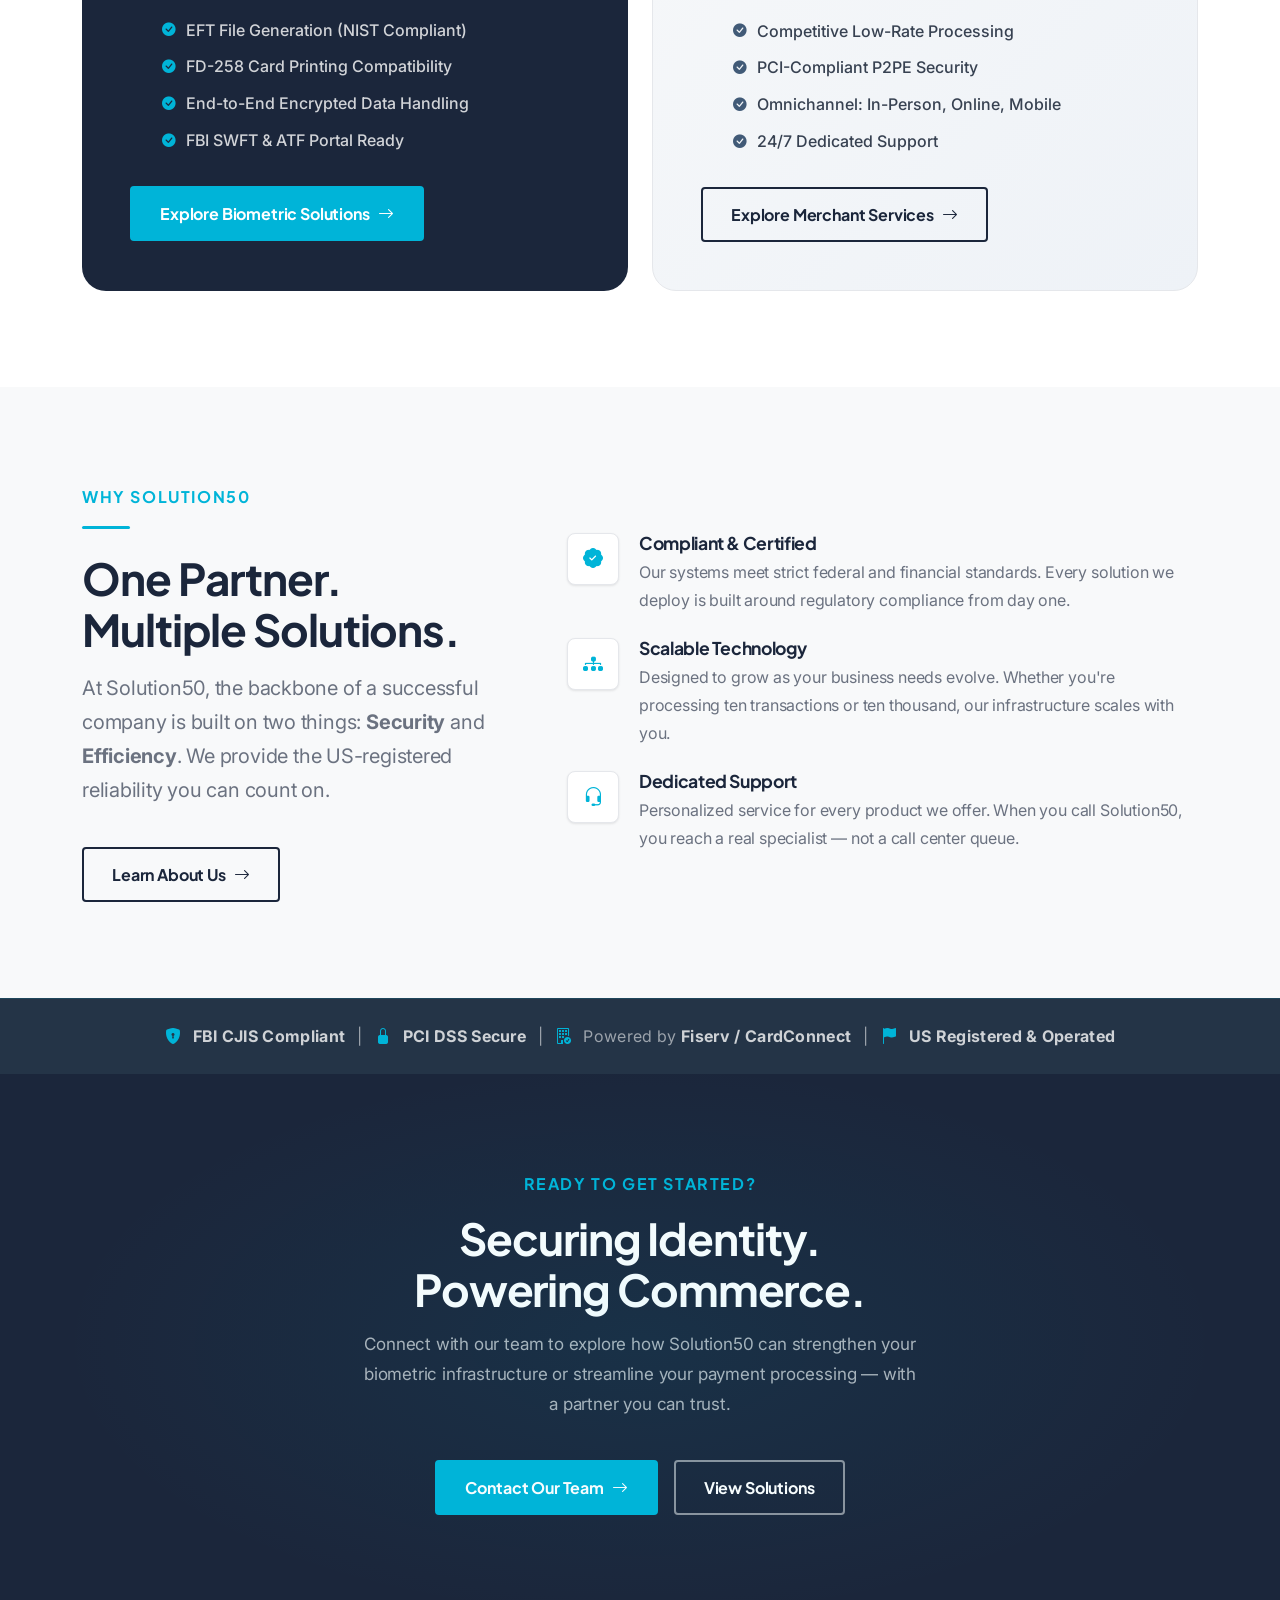
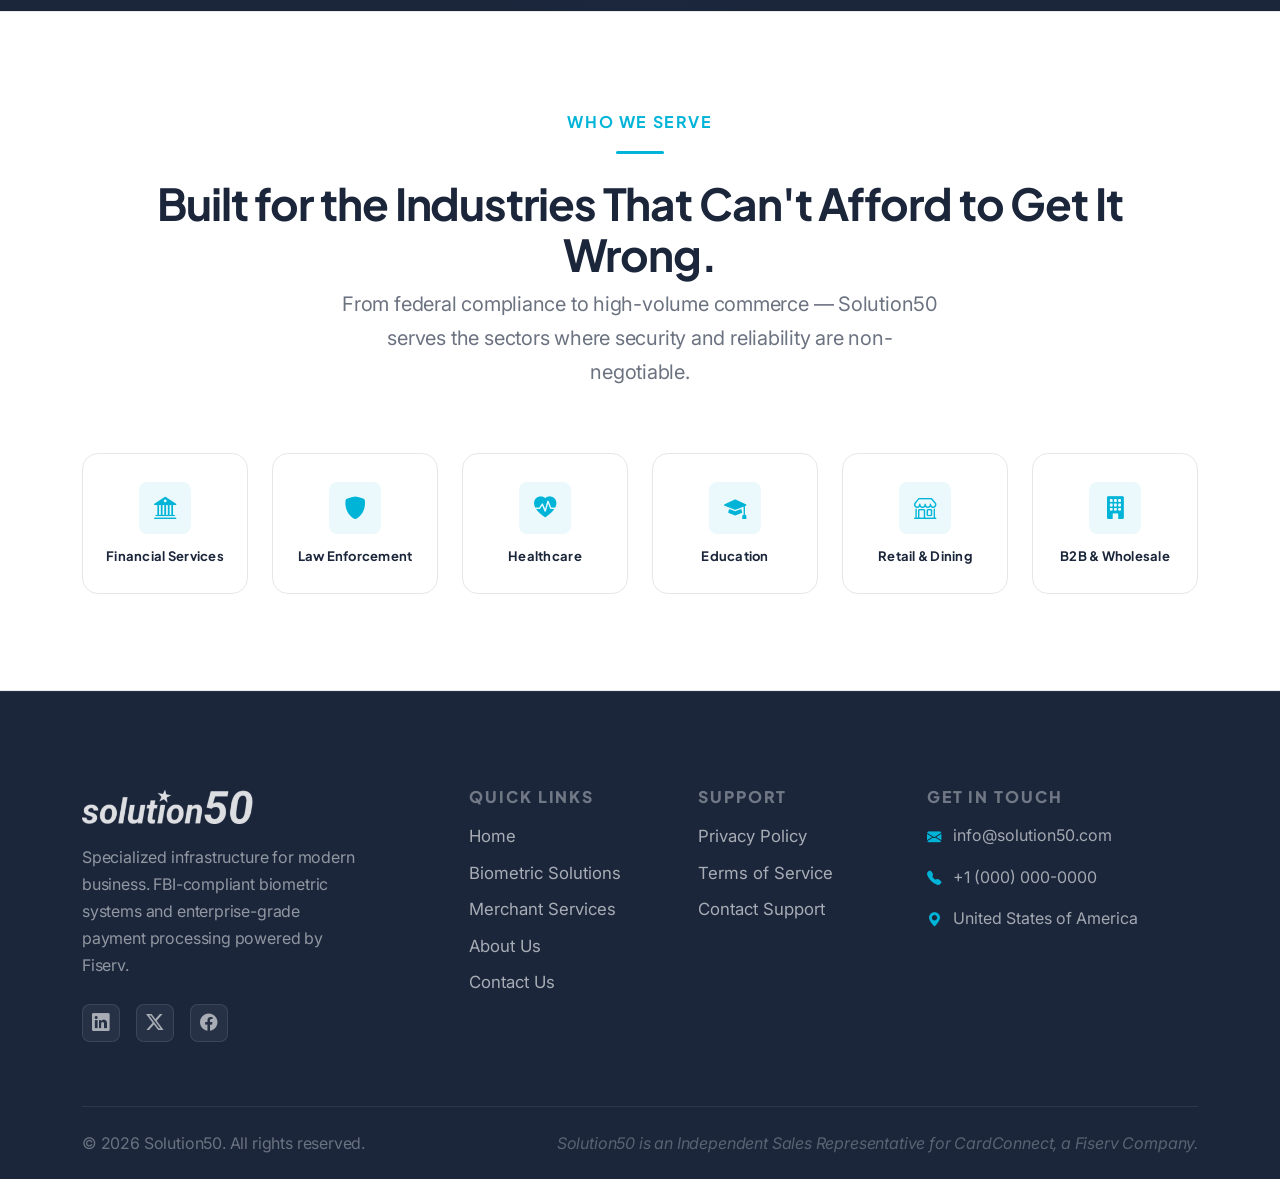
==== commit 37ae6663: "Cleanup inline CSS and expand widths" ====
--- a/index.html
+++ b/index.html
@@ -146,10 +146,10 @@
     </header>
 
     <main>
-    <!-- ============================================================
+        <!-- ============================================================
      HERO
      ============================================================ -->
-    <!-- <section class="hero-main" aria-labelledby="hero-heading">
+        <!-- <section class="hero-main" aria-labelledby="hero-heading">
         <div class="container position-relative">
             <div class="row align-items-center">
                 <div class="col-lg-7">
@@ -188,342 +188,351 @@
         </div>
     </section> -->
 
-    <!-- ============================================================
+        <!-- ============================================================
      DASHBOARD HERO (Secondary)
      ============================================================ -->
-    <section class="hero-main hero-secondary" aria-labelledby="dashboard-heading">
-        <div class="container position-relative">
-            <div class="row align-items-center">
-                <div class="col-lg-7">
-                    <div class="hero-badge animate-fade-up">
-                        <i class="bi bi-shield-check-fill"></i>
-                        US Registered · Compliant · Trusted
-                    </div>
-
-                    <h1 id="dashboard-heading" class="animate-fade-up delay-1 text-white mb-4">
-                        <a class="text-white" href="biometric-solutions.html">Start Your Fingerprinting Business for
-                            <strong>$0
-                                Upfront</strong></a>
-                    </h1>
-
-                    <p class="hero-sub animate-fade-up delay-2">
-                        From secure biometric identification to industry-leading payment processing, Solution50 provides
-                        the technical and financial foundations your business needs to scale with confidence.
+        <section class="hero-main hero-secondary" aria-labelledby="dashboard-heading">
+            <div class="container position-relative">
+                <div class="row align-items-center">
+                    <div class="col-lg-7">
+                        <div class="hero-badge animate-fade-up">
+                            <i class="bi bi-shield-check-fill"></i>
+                            US Registered · Compliant · Trusted
+                        </div>
+
+                        <h1 id="dashboard-heading" class="animate-fade-up delay-1 text-white mb-4">
+                            <a class="text-white" href="biometric-solutions.html">Start Your Fingerprinting Business for
+                                <strong>$0
+                                    Upfront</strong></a>
+                        </h1>
+
+                        <p class="hero-sub animate-fade-up delay-2">
+                            From secure biometric identification to industry-leading payment processing, Solution50
+                            provides
+                            the technical and financial foundations your business needs to scale with confidence.
+                        </p>
+
+                        <div class="hero-actions animate-fade-up delay-3">
+                            <a href="biometric-solutions.html" class="btn-primary-s50">
+                                View Our Solutions <i class="bi bi-arrow-right"></i>
+                            </a>
+                            <a href="contact.html" class="btn-outline-white">
+                                Partner with Us
+                            </a>
+                        </div>
+                    </div>
+                    <div class="col-lg-5 d-none d-lg-block">
+                        <div class="hero-visual-wrap animate-fade-up delay-2">
+                            <div class="hero-dashboard">
+                                <div class="dashboard-cards">
+                                    <!-- Card 1 -->
+                                    <a href="biometric-solutions.html" class="db-card">
+                                        <div class="db-icon">
+                                            <i class="bi bi-fingerprint"></i>
+                                        </div>
+                                        <div class="db-content">
+                                            <h2 class="text-white fs-md fw-bold font-display">Biometric System</h2>
+                                            <p>EFT + FD-258 · FBI SWFT Ready</p>
+                                        </div>
+                                        <div class="db-status">Active</div>
+                                    </a>
+
+                                    <!-- Card 2 -->
+                                    <a href="merchant-services.html" class="db-card">
+                                        <div class="db-icon blue">
+                                            <i class="bi bi-credit-card-2-front"></i>
+                                        </div>
+                                        <div class="db-content">
+                                            <h2 class="text-white fs-md fw-bold font-display">Merchant Services
+                                            </h2>
+                                            <p>CardConnect · Fiserv Network</p>
+                                        </div>
+                                        <div class="db-status blue">P2PE</div>
+                                    </a>
+                                </div>
+
+                                <div class="dashboard-footer">
+                                    <div class="db-tag">FBI CJIS</div>
+                                    <div class="db-tag">PCI DSS</div>
+                                    <div class="db-tag">NIST</div>
+                                    <div class="db-tag blue">ATF Ready</div>
+                                    <div class="db-tag blue">US Registered</div>
+                                </div>
+                            </div>
+                            <div class="visual-glow"></div>
+                        </div>
+                    </div>
+                </div>
+            </div>
+        </section>
+
+        <!-- ============================================================
+     TWO PILLARS
+     ============================================================ -->
+        <section class="pillars-section" aria-labelledby="pillars-heading">
+            <div class="container">
+                <div class="section-header centered mb-5" data-animate data-delay="0">
+                    <span class="eyebrow">What We Do</span>
+                    <h2 id="pillars-heading">Two Pillars. One Partner.</h2>
+                    <p class="lead">Comprehensive infrastructure across identity verification and financial services.
                     </p>
-
-                    <div class="hero-actions animate-fade-up delay-3">
-                        <a href="biometric-solutions.html" class="btn-primary-s50">
-                            View Our Solutions <i class="bi bi-arrow-right"></i>
-                        </a>
-                        <a href="contact.html" class="btn-outline-white">
-                            Partner with Us
-                        </a>
-                    </div>
-                </div>
-                <div class="col-lg-5 d-none d-lg-block">
-                    <div class="hero-visual-wrap animate-fade-up delay-2">
-                        <div class="hero-dashboard">
-                            <div class="dashboard-cards">
-                                <!-- Card 1 -->
-                                <a href="biometric-solutions.html" class="db-card">
-                                    <div class="db-icon">
-                                        <i class="bi bi-fingerprint"></i>
+                </div>
+
+                <div class="row g-4">
+                    <!-- Pillar 1: Biometric -->
+                    <div class="col-lg-6" data-animate data-delay="100">
+                        <div class="pillar-card pillar-card-bio h-100">
+                            <div class="pillar-tag pillar-tag-bio mb-3">
+                                <i class="bi bi-fingerprint"></i> Biometric Solutions
+                            </div>
+
+                            <div class="card-icon mb-3">
+                                <i class="bi bi-fingerprint"></i>
+                            </div>
+
+                            <h3>FBI-Compliant Digital &amp; Physical Fingerprinting.</h3>
+                            <p class="mt-3">
+                                Transition seamlessly from ink to digital. Our proprietary system captures high-fidelity
+                                fingerprints and demographic data, generating EFT files ready for FBI Background Checks
+                                or
+                                professional printing onto FD-258 cards.
+                            </p>
+
+                            <ul class="pillar-features">
+                                <li class="pillar-feature">
+                                    <i class="bi bi-check-circle-fill"></i>
+                                    EFT File Generation (NIST Compliant)
+                                </li>
+                                <li class="pillar-feature">
+                                    <i class="bi bi-check-circle-fill"></i>
+                                    FD-258 Card Printing Compatibility
+                                </li>
+                                <li class="pillar-feature">
+                                    <i class="bi bi-check-circle-fill"></i>
+                                    End-to-End Encrypted Data Handling
+                                </li>
+                                <li class="pillar-feature">
+                                    <i class="bi bi-check-circle-fill"></i>
+                                    FBI SWFT & ATF Portal Ready
+                                </li>
+                            </ul>
+
+                            <a href="biometric-solutions.html" class="btn-primary-s50">
+                                Explore Biometric Solutions <i class="bi bi-arrow-right"></i>
+                            </a>
+                        </div>
+                    </div>
+
+                    <!-- Pillar 2: Payments -->
+                    <div class="col-lg-6" data-animate data-delay="200">
+                        <div class="pillar-card pillar-card-pay h-100">
+                            <div class="pillar-tag pillar-tag-pay mb-3">
+                                <i class="bi bi-credit-card-2-front"></i> Merchant Services
+                            </div>
+
+                            <div class="card-icon mb-3 bg-navy-light text-navy">
+                                <i class="bi bi-credit-card-2-front"></i>
+                            </div>
+
+                            <h3>Secure Payment Processing Powered by Fiserv.</h3>
+                            <p class="mt-3">
+                                As an Independent Sales Representative for CardConnect (a Fiserv Company), we bring
+                                world-class merchant services to your doorstep. Secure your revenue with
+                                industry-leading
+                                rates and integrated payment technology.
+                            </p>
+
+                            <ul class="pillar-features">
+                                <li class="pillar-feature">
+                                    <i class="bi bi-check-circle-fill text-blue"></i>
+                                    Competitive Low-Rate Processing
+                                </li>
+                                <li class="pillar-feature">
+                                    <i class="bi bi-check-circle-fill text-blue"></i>
+                                    PCI-Compliant P2PE Security
+                                </li>
+                                <li class="pillar-feature">
+                                    <i class="bi bi-check-circle-fill text-blue"></i>
+                                    Omnichannel: In-Person, Online, Mobile
+                                </li>
+                                <li class="pillar-feature">
+                                    <i class="bi bi-check-circle-fill text-blue"></i>
+                                    24/7 Dedicated Support
+                                </li>
+                            </ul>
+
+                            <a href="merchant-services.html" class="btn-secondary-s50">
+                                Explore Merchant Services <i class="bi bi-arrow-right"></i>
+                            </a>
+                        </div>
+                    </div>
+                </div>
+            </div>
+        </section>
+
+        <!-- ============================================================
+     WHY SOLUTION50
+     ============================================================ -->
+        <section class="why-section" aria-labelledby="why-heading">
+            <div class="container">
+                <div class="row align-items-center g-5">
+                    <div class="col-lg-5" data-animate data-delay="0">
+                        <span class="eyebrow">Why Solution50</span>
+                        <span class="teal-line"></span>
+                        <h2 id="why-heading">One Partner.<br>Multiple Solutions.</h2>
+                        <p class="lead mt-3">
+                            At Solution50, the backbone of a successful company is built on two things:
+                            <strong>Security</strong> and <strong>Efficiency</strong>. We provide the US-registered
+                            reliability you can count on.
+                        </p>
+                        <a href="about.html" class="btn-secondary-s50 mt-4">Learn About Us <i
+                                class="bi bi-arrow-right"></i></a>
+                    </div>
+
+                    <div class="col-lg-7">
+                        <div class="row g-4">
+                            <div class="col-12" data-animate data-delay="100">
+                                <div class="why-point">
+                                    <div class="why-point-icon">
+                                        <i class="bi bi-patch-check-fill"></i>
                                     </div>
-                                    <div class="db-content">
-                                        <h3 class="fs-md fw-bold font-display mb-1">Biometric System</h3>
-                                        <p>EFT + FD-258 · FBI SWFT Ready</p>
+                                    <div class="why-point-body">
+                                        <h3 class="fs-md fw-bold font-display mb-1">Compliant &amp; Certified</h3>
+                                        <p>Our systems meet strict federal and financial standards. Every solution we
+                                            deploy
+                                            is built around regulatory compliance from day one.</p>
                                     </div>
-                                    <div class="db-status">Active</div>
-                                </a>
-
-                                <!-- Card 2 -->
-                                <a href="merchant-services.html" class="db-card">
-                                    <div class="db-icon blue">
-                                        <i class="bi bi-credit-card-2-front"></i>
+                                </div>
+                            </div>
+                            <div class="col-12" data-animate data-delay="200">
+                                <div class="why-point">
+                                    <div class="why-point-icon">
+                                        <i class="bi bi-diagram-3-fill"></i>
                                     </div>
-                                    <div class="db-content">
-                                        <h3 class="fs-md fw-bold font-display mb-1">Merchant Services</h3>
-                                        <p>CardConnect · Fiserv Network</p>
+                                    <div class="why-point-body">
+                                        <h3 class="fs-md fw-bold font-display mb-1">Scalable Technology</h3>
+                                        <p>Designed to grow as your business needs evolve. Whether you're processing ten
+                                            transactions or ten thousand, our infrastructure scales with you.</p>
                                     </div>
-                                    <div class="db-status blue">P2PE</div>
-                                </a>
-                            </div>
-
-                            <div class="dashboard-footer">
-                                <div class="db-tag">FBI CJIS</div>
-                                <div class="db-tag">PCI DSS</div>
-                                <div class="db-tag">NIST</div>
-                                <div class="db-tag blue">ATF Ready</div>
-                                <div class="db-tag blue">US Registered</div>
-                            </div>
-                        </div>
-                        <div class="visual-glow"></div>
-                    </div>
+                                </div>
+                            </div>
+                            <div class="col-12" data-animate data-delay="300">
+                                <div class="why-point">
+                                    <div class="why-point-icon">
+                                        <i class="bi bi-headset"></i>
+                                    </div>
+                                    <div class="why-point-body">
+                                        <h3 class="fs-md fw-bold font-display mb-1">Dedicated Support</h3>
+                                        <p>Personalized service for every product we offer. When you call Solution50,
+                                            you
+                                            reach a real specialist — not a call center queue.</p>
+                                    </div>
+                                </div>
+                            </div>
+                        </div>
+                    </div>
+                </div>
+            </div>
+        </section>
+
+        <!-- ============================================================
+     COMPLIANCE STRIP
+     ============================================================ -->
+        <div class="compliance-strip" role="note">
+            <div class="container">
+                <div class="compliance-inner">
+                    <i class="bi bi-shield-lock-fill"></i>
+                    <span><strong>FBI CJIS Compliant</strong></span>
+                    <span class="strip-divider-inline">|</span>
+                    <i class="bi bi-lock-fill"></i>
+                    <span><strong>PCI DSS Secure</strong></span>
+                    <span class="strip-divider-inline">|</span>
+                    <i class="bi bi-building-check"></i>
+                    <span>Powered by <strong>Fiserv / CardConnect</strong></span>
+                    <span class="strip-divider-inline">|</span>
+                    <i class="bi bi-flag-fill"></i>
+                    <span><strong>US Registered &amp; Operated</strong></span>
                 </div>
             </div>
         </div>
-    </section>
-
-    <!-- ============================================================
-     TWO PILLARS
-     ============================================================ -->
-    <section class="pillars-section" aria-labelledby="pillars-heading">
-        <div class="container">
-            <div class="section-header centered mb-5" data-animate data-delay="0">
-                <span class="eyebrow">What We Do</span>
-                <h2 id="pillars-heading">Two Pillars. One Partner.</h2>
-                <p class="lead">Comprehensive infrastructure across identity verification and financial services.</p>
-            </div>
-
-            <div class="row g-4">
-                <!-- Pillar 1: Biometric -->
-                <div class="col-lg-6" data-animate data-delay="100">
-                    <div class="pillar-card pillar-card-bio h-100">
-                        <div class="pillar-tag pillar-tag-bio mb-3">
-                            <i class="bi bi-fingerprint"></i> Biometric Solutions
-                        </div>
-
-                        <div class="card-icon mb-3">
-                            <i class="bi bi-fingerprint"></i>
-                        </div>
-
-                        <h3>FBI-Compliant Digital &amp; Physical Fingerprinting.</h3>
-                        <p class="mt-3">
-                            Transition seamlessly from ink to digital. Our proprietary system captures high-fidelity
-                            fingerprints and demographic data, generating EFT files ready for FBI Background Checks or
-                            professional printing onto FD-258 cards.
-                        </p>
-
-                        <ul class="pillar-features">
-                            <li class="pillar-feature">
-                                <i class="bi bi-check-circle-fill"></i>
-                                EFT File Generation (NIST Compliant)
-                            </li>
-                            <li class="pillar-feature">
-                                <i class="bi bi-check-circle-fill"></i>
-                                FD-258 Card Printing Compatibility
-                            </li>
-                            <li class="pillar-feature">
-                                <i class="bi bi-check-circle-fill"></i>
-                                End-to-End Encrypted Data Handling
-                            </li>
-                            <li class="pillar-feature">
-                                <i class="bi bi-check-circle-fill"></i>
-                                FBI SWFT & ATF Portal Ready
-                            </li>
-                        </ul>
-
-                        <a href="biometric-solutions.html" class="btn-primary-s50">
-                            Explore Biometric Solutions <i class="bi bi-arrow-right"></i>
-                        </a>
-                    </div>
-                </div>
-
-                <!-- Pillar 2: Payments -->
-                <div class="col-lg-6" data-animate data-delay="200">
-                    <div class="pillar-card pillar-card-pay h-100">
-                        <div class="pillar-tag pillar-tag-pay mb-3">
-                            <i class="bi bi-credit-card-2-front"></i> Merchant Services
-                        </div>
-
-                        <div class="card-icon mb-3 bg-navy-light text-navy">
-                            <i class="bi bi-credit-card-2-front"></i>
-                        </div>
-
-                        <h3>Secure Payment Processing Powered by Fiserv.</h3>
-                        <p class="mt-3">
-                            As an Independent Sales Representative for CardConnect (a Fiserv Company), we bring
-                            world-class merchant services to your doorstep. Secure your revenue with industry-leading
-                            rates and integrated payment technology.
-                        </p>
-
-                        <ul class="pillar-features">
-                            <li class="pillar-feature">
-                                <i class="bi bi-check-circle-fill text-blue"></i>
-                                Competitive Low-Rate Processing
-                            </li>
-                            <li class="pillar-feature">
-                                <i class="bi bi-check-circle-fill text-blue"></i>
-                                PCI-Compliant P2PE Security
-                            </li>
-                            <li class="pillar-feature">
-                                <i class="bi bi-check-circle-fill text-blue"></i>
-                                Omnichannel: In-Person, Online, Mobile
-                            </li>
-                            <li class="pillar-feature">
-                                <i class="bi bi-check-circle-fill text-blue"></i>
-                                24/7 Dedicated Support
-                            </li>
-                        </ul>
-
-                        <a href="merchant-services.html" class="btn-secondary-s50">
-                            Explore Merchant Services <i class="bi bi-arrow-right"></i>
-                        </a>
-                    </div>
-                </div>
-            </div>
-        </div>
-    </section>
-
-    <!-- ============================================================
-     WHY SOLUTION50
-     ============================================================ -->
-    <section class="why-section" aria-labelledby="why-heading">
-        <div class="container">
-            <div class="row align-items-center g-5">
-                <div class="col-lg-5" data-animate data-delay="0">
-                    <span class="eyebrow">Why Solution50</span>
+
+        <!-- ============================================================
+     FINAL CTA
+     ============================================================ -->
+        <section class="cta-section" aria-labelledby="cta-heading">
+            <div class="container">
+                <div class="row justify-content-center">
+                    <div class="col-lg-8" data-animate>
+                        <span class="eyebrow text-teal">Ready to Get Started?</span>
+                        <h2 id="cta-heading">Securing Identity.<br>Powering Commerce.</h2>
+                        <p>Connect with our team to explore how Solution50 can strengthen your biometric infrastructure
+                            or
+                            streamline your payment processing — with a partner you can trust.</p>
+                        <div class="cta-actions">
+                            <a href="contact.html" class="btn-primary-s50">
+                                Contact Our Team <i class="bi bi-arrow-right"></i>
+                            </a>
+                            <a href="biometric-solutions.html" class="btn-outline-white">View Solutions</a>
+                        </div>
+                    </div>
+                </div>
+            </div>
+        </section>
+
+        <!-- ============================================================
+     INDUSTRY VERTICALS
+     ============================================================ -->
+        <section class="verticals-section">
+            <div class="container">
+                <div class="section-header centered" data-animate>
+                    <span class="eyebrow">Who We Serve</span>
                     <span class="teal-line"></span>
-                    <h2 id="why-heading">One Partner.<br>Multiple Solutions.</h2>
-                    <p class="lead mt-3">
-                        At Solution50, the backbone of a successful company is built on two things:
-                        <strong>Security</strong> and <strong>Efficiency</strong>. We provide the US-registered
-                        reliability you can count on.
-                    </p>
-                    <a href="about.html" class="btn-secondary-s50 mt-4">Learn About Us <i
-                            class="bi bi-arrow-right"></i></a>
-                </div>
-
-                <div class="col-lg-7">
-                    <div class="row g-4">
-                        <div class="col-12" data-animate data-delay="100">
-                            <div class="why-point">
-                                <div class="why-point-icon">
-                                    <i class="bi bi-patch-check-fill"></i>
-                                </div>
-                                <div class="why-point-body">
-                                    <h3 class="fs-md fw-bold font-display mb-1">Compliant &amp; Certified</h3>
-                                    <p>Our systems meet strict federal and financial standards. Every solution we deploy
-                                        is built around regulatory compliance from day one.</p>
-                                </div>
-                            </div>
-                        </div>
-                        <div class="col-12" data-animate data-delay="200">
-                            <div class="why-point">
-                                <div class="why-point-icon">
-                                    <i class="bi bi-diagram-3-fill"></i>
-                                </div>
-                                <div class="why-point-body">
-                                    <h3 class="fs-md fw-bold font-display mb-1">Scalable Technology</h3>
-                                    <p>Designed to grow as your business needs evolve. Whether you're processing ten
-                                        transactions or ten thousand, our infrastructure scales with you.</p>
-                                </div>
-                            </div>
-                        </div>
-                        <div class="col-12" data-animate data-delay="300">
-                            <div class="why-point">
-                                <div class="why-point-icon">
-                                    <i class="bi bi-headset"></i>
-                                </div>
-                                <div class="why-point-body">
-                                    <h3 class="fs-md fw-bold font-display mb-1">Dedicated Support</h3>
-                                    <p>Personalized service for every product we offer. When you call Solution50, you
-                                        reach a real specialist — not a call center queue.</p>
-                                </div>
-                            </div>
-                        </div>
-                    </div>
-                </div>
-            </div>
-        </div>
-    </section>
-
-    <!-- ============================================================
-     COMPLIANCE STRIP
-     ============================================================ -->
-    <div class="compliance-strip" role="note">
-        <div class="container">
-            <div class="compliance-inner">
-                <i class="bi bi-shield-lock-fill"></i>
-                <span><strong>FBI CJIS Compliant</strong></span>
-                <span class="strip-divider-inline">|</span>
-                <i class="bi bi-lock-fill"></i>
-                <span><strong>PCI DSS Secure</strong></span>
-                <span class="strip-divider-inline">|</span>
-                <i class="bi bi-building-check"></i>
-                <span>Powered by <strong>Fiserv / CardConnect</strong></span>
-                <span class="strip-divider-inline">|</span>
-                <i class="bi bi-flag-fill"></i>
-                <span><strong>US Registered &amp; Operated</strong></span>
-            </div>
-        </div>
-    </div>
-
-    <!-- ============================================================
-     FINAL CTA
-     ============================================================ -->
-    <section class="cta-section" aria-labelledby="cta-heading">
-        <div class="container">
-            <div class="row justify-content-center">
-                <div class="col-lg-8" data-animate>
-                    <span class="eyebrow text-teal">Ready to Get Started?</span>
-                    <h2 id="cta-heading">Securing Identity.<br>Powering Commerce.</h2>
-                    <p>Connect with our team to explore how Solution50 can strengthen your biometric infrastructure or
-                        streamline your payment processing — with a partner you can trust.</p>
-                    <div class="cta-actions">
-                        <a href="contact.html" class="btn-primary-s50">
-                            Contact Our Team <i class="bi bi-arrow-right"></i>
-                        </a>
-                        <a href="biometric-solutions.html" class="btn-outline-white">View Solutions</a>
-                    </div>
-                </div>
-            </div>
-        </div>
-    </section>
-
-    <!-- ============================================================
-     INDUSTRY VERTICALS
-     ============================================================ -->
-    <section class="verticals-section">
-        <div class="container">
-            <div class="section-header centered" data-animate>
-                <span class="eyebrow">Who We Serve</span>
-                <span class="teal-line"></span>
-                <h2>Built for the Industries That Can't Afford to Get It Wrong.</h2>
-                <p class="lead">From federal compliance to high-volume commerce — Solution50 serves the sectors where
-                    security and reliability are non-negotiable.</p>
-            </div>
-
-            <div class="row g-4 mt-2">
-                <div class="col-6 col-md-4 col-lg-2" data-animate data-delay="0">
-                    <div class="vertical-card">
-                        <div class="vertical-icon"><i class="bi bi-bank2"></i></div>
-                        <span>Financial Services</span>
-                    </div>
-                </div>
-                <div class="col-6 col-md-4 col-lg-2" data-animate data-delay="80">
-                    <div class="vertical-card">
-                        <div class="vertical-icon"><i class="bi bi-shield-fill"></i></div>
-                        <span>Law Enforcement</span>
-                    </div>
-                </div>
-                <div class="col-6 col-md-4 col-lg-2" data-animate data-delay="160">
-                    <div class="vertical-card">
-                        <div class="vertical-icon"><i class="bi bi-heart-pulse-fill"></i></div>
-                        <span>Healthcare</span>
-                    </div>
-                </div>
-                <div class="col-6 col-md-4 col-lg-2" data-animate data-delay="240">
-                    <div class="vertical-card">
-                        <div class="vertical-icon"><i class="bi bi-mortarboard-fill"></i></div>
-                        <span>Education</span>
-                    </div>
-                </div>
-                <div class="col-6 col-md-4 col-lg-2" data-animate data-delay="320">
-                    <div class="vertical-card">
-                        <div class="vertical-icon"><i class="bi bi-shop"></i></div>
-                        <span>Retail &amp; Dining</span>
-                    </div>
-                </div>
-                <div class="col-6 col-md-4 col-lg-2" data-animate data-delay="400">
-                    <div class="vertical-card">
-                        <div class="vertical-icon"><i class="bi bi-building-fill"></i></div>
-                        <span>B2B &amp; Wholesale</span>
-                    </div>
-                </div>
-            </div>
-        </div>
-    </section>
+                    <h2>Built for the Industries That Can't Afford to Get It Wrong.</h2>
+                    <p class="lead">From federal compliance to high-volume commerce — Solution50 serves the sectors
+                        where
+                        security and reliability are non-negotiable.</p>
+                </div>
+
+                <div class="row g-4 mt-2">
+                    <div class="col-6 col-md-4 col-lg-2" data-animate data-delay="0">
+                        <div class="vertical-card">
+                            <div class="vertical-icon"><i class="bi bi-bank2"></i></div>
+                            <span>Financial Services</span>
+                        </div>
+                    </div>
+                    <div class="col-6 col-md-4 col-lg-2" data-animate data-delay="80">
+                        <div class="vertical-card">
+                            <div class="vertical-icon"><i class="bi bi-shield-fill"></i></div>
+                            <span>Law Enforcement</span>
+                        </div>
+                    </div>
+                    <div class="col-6 col-md-4 col-lg-2" data-animate data-delay="160">
+                        <div class="vertical-card">
+                            <div class="vertical-icon"><i class="bi bi-heart-pulse-fill"></i></div>
+                            <span>Healthcare</span>
+                        </div>
+                    </div>
+                    <div class="col-6 col-md-4 col-lg-2" data-animate data-delay="240">
+                        <div class="vertical-card">
+                            <div class="vertical-icon"><i class="bi bi-mortarboard-fill"></i></div>
+                            <span>Education</span>
+                        </div>
+                    </div>
+                    <div class="col-6 col-md-4 col-lg-2" data-animate data-delay="320">
+                        <div class="vertical-card">
+                            <div class="vertical-icon"><i class="bi bi-shop"></i></div>
+                            <span>Retail &amp; Dining</span>
+                        </div>
+                    </div>
+                    <div class="col-6 col-md-4 col-lg-2" data-animate data-delay="400">
+                        <div class="vertical-card">
+                            <div class="vertical-icon"><i class="bi bi-building-fill"></i></div>
+                            <span>B2B &amp; Wholesale</span>
+                        </div>
+                    </div>
+                </div>
+            </div>
+        </section>
     </main>
 
 
--- a/style.css
+++ b/style.css
@@ -1134,7 +1134,7 @@
     font-size: clamp(2.4rem, 5vw, 3.8rem);
     letter-spacing: -0.035em;
     line-height: 1.1;
-    margin-bottom: 1.5rem !important;
+    /* margin-bottom: 1.5rem !important; */
 }
 
 .hero-secondary::before {
@@ -1276,9 +1276,8 @@
     flex-grow: 1;
 }
 
-.db-content h4 {
-    color: white;
-    margin: 0;
+.db-content h2 {
+    margin: 0 0 0.5rem 0;
     font-size: 1.15rem;
     font-weight: 600;
 }
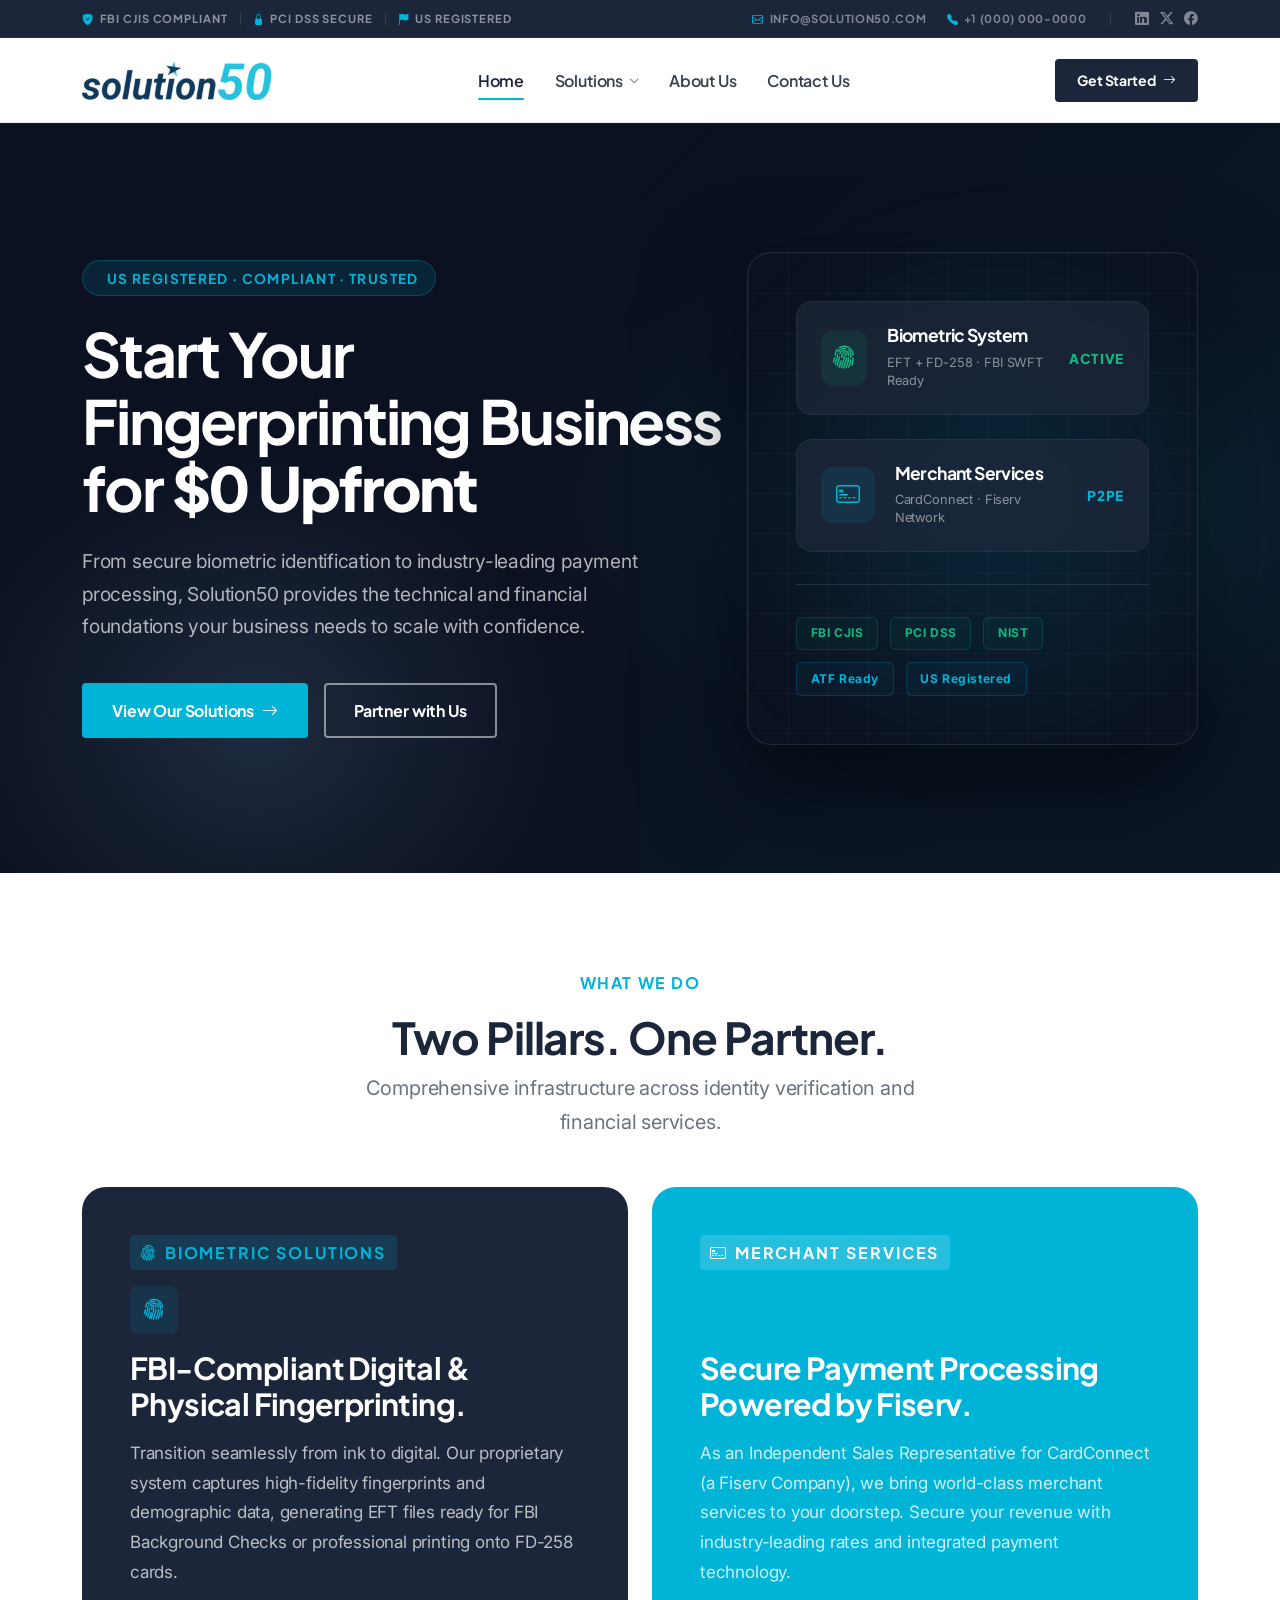
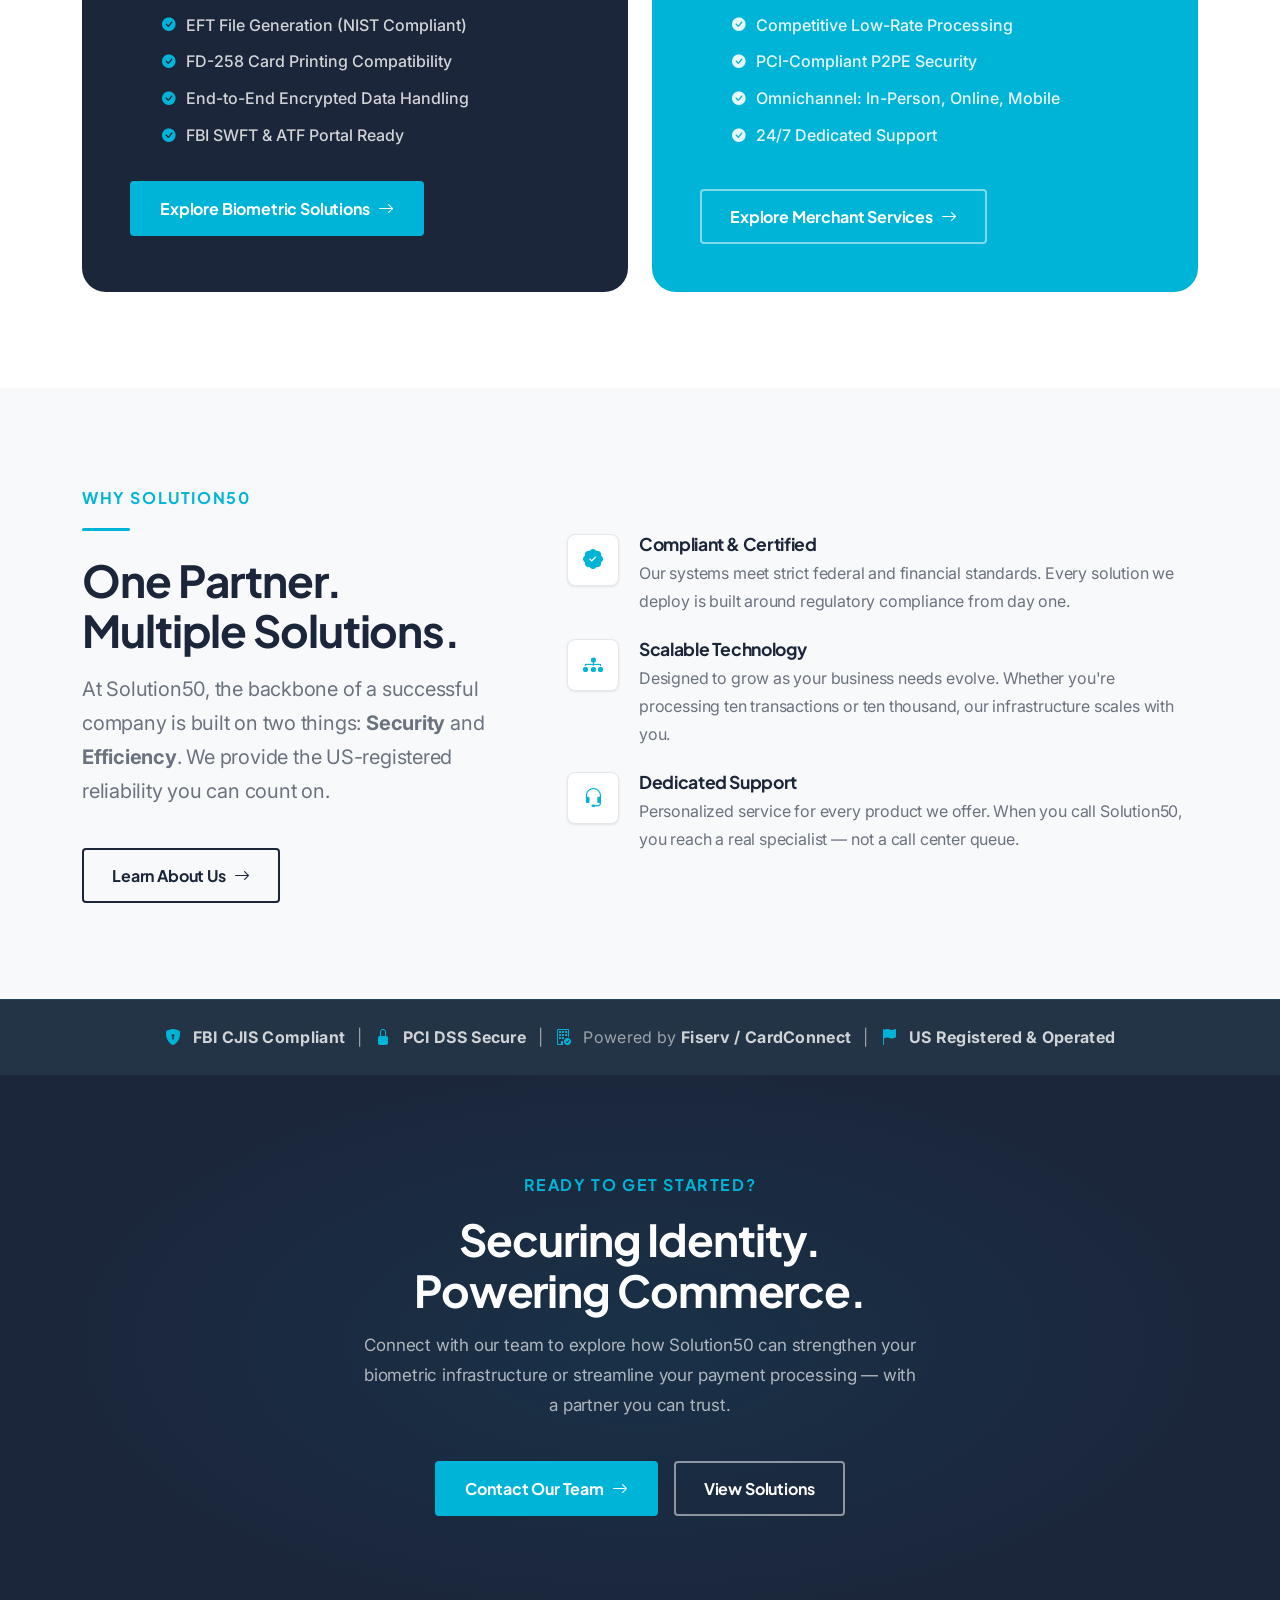
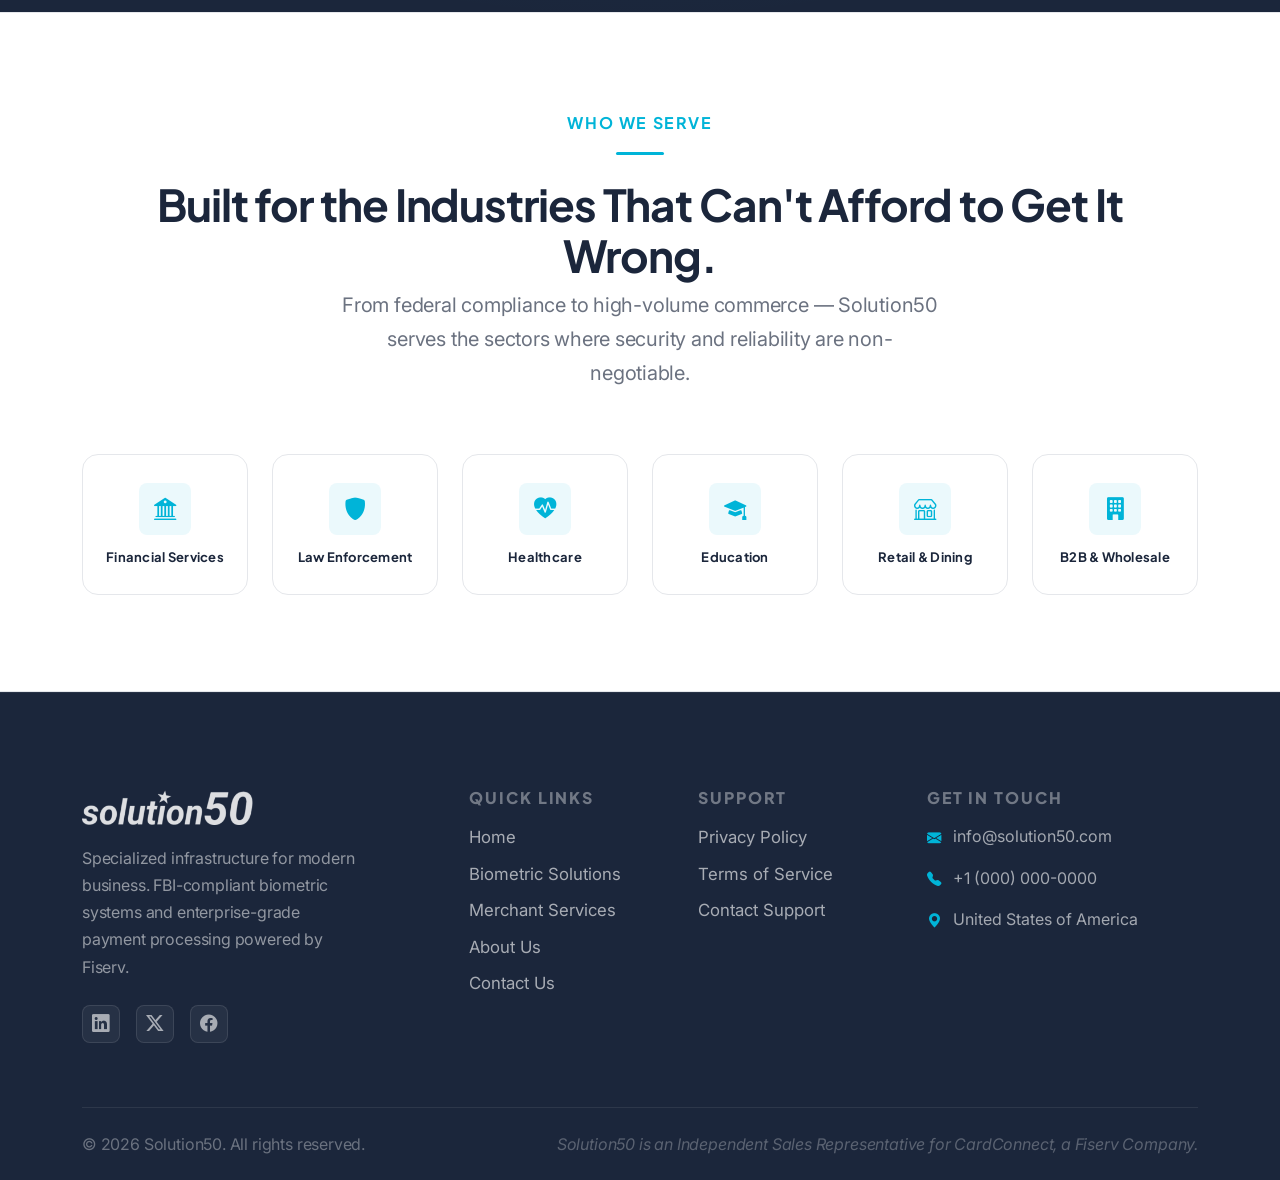
==== commit 81963afc: "Cleanup inline CSS and expand widths" ====
--- a/index.html
+++ b/index.html
@@ -35,9 +35,16 @@
                         <span><i class="bi bi-flag-fill"></i> US Registered</span>
                     </div>
                     <div class="topbar-right">
-                        <a href="mailto:info@solution50.com">
-                            <i class="bi bi-envelope"></i> info@solution50.com
-                        </a>
+                        <div class="topbar-contact">
+                            <a href="mailto:info@solution50.com"><i class="bi bi-envelope"></i> info@solution50.com</a>
+                            <a href="tel:+10000000000"><i class="bi bi-telephone-fill"></i> +1 (000) 000-0000</a>
+                        </div>
+                        <span class="topbar-divider"></span>
+                        <div class="topbar-socials">
+                            <a href="#" aria-label="LinkedIn"><i class="bi bi-linkedin"></i></a>
+                            <a href="#" aria-label="Twitter"><i class="bi bi-twitter-x"></i></a>
+                            <a href="#" aria-label="Facebook"><i class="bi bi-facebook"></i></a>
+                        </div>
                     </div>
                 </div>
             </div>
@@ -330,7 +337,7 @@
                                 <i class="bi bi-credit-card-2-front"></i> Merchant Services
                             </div>
 
-                            <div class="card-icon mb-3 bg-navy-light text-navy">
+                            <div class="card-icon mb-3">
                                 <i class="bi bi-credit-card-2-front"></i>
                             </div>
 
@@ -344,24 +351,24 @@
 
                             <ul class="pillar-features">
                                 <li class="pillar-feature">
-                                    <i class="bi bi-check-circle-fill text-blue"></i>
+                                    <i class="bi bi-check-circle-fill"></i>
                                     Competitive Low-Rate Processing
                                 </li>
                                 <li class="pillar-feature">
-                                    <i class="bi bi-check-circle-fill text-blue"></i>
+                                    <i class="bi bi-check-circle-fill"></i>
                                     PCI-Compliant P2PE Security
                                 </li>
                                 <li class="pillar-feature">
-                                    <i class="bi bi-check-circle-fill text-blue"></i>
+                                    <i class="bi bi-check-circle-fill"></i>
                                     Omnichannel: In-Person, Online, Mobile
                                 </li>
                                 <li class="pillar-feature">
-                                    <i class="bi bi-check-circle-fill text-blue"></i>
+                                    <i class="bi bi-check-circle-fill"></i>
                                     24/7 Dedicated Support
                                 </li>
                             </ul>
 
-                            <a href="merchant-services.html" class="btn-secondary-s50">
+                            <a href="merchant-services.html" class="btn-outline-white mt-2">
                                 Explore Merchant Services <i class="bi bi-arrow-right"></i>
                             </a>
                         </div>
--- a/style.css
+++ b/style.css
@@ -206,7 +206,21 @@
     padding: 0 !important;
 }
 
-.topbar-right a {
+.topbar-right {
+    display: flex;
+    align-items: center;
+    gap: 1.5rem;
+    flex-wrap: wrap;
+}
+
+.topbar-contact {
+    display: flex;
+    align-items: center;
+    gap: 1.25rem;
+    flex-wrap: wrap;
+}
+
+.topbar-contact a {
     font-family: var(--font-display);
     font-size: 0.7rem;
     font-weight: 700;
@@ -219,11 +233,30 @@
     transition: var(--transition);
 }
 
-.topbar-right a i {
-    color: var(--teal);
-}
-
-.topbar-right a:hover {
+.topbar-contact a i {
+    color: var(--teal);
+}
+
+.topbar-contact a:hover {
+    color: var(--teal);
+}
+
+.topbar-socials {
+    display: flex;
+    align-items: center;
+    gap: 0.65rem;
+}
+
+.topbar-socials a {
+    color: rgba(255, 255, 255, 0.45);
+    font-size: 0.85rem;
+    transition: var(--transition);
+    display: flex;
+    align-items: center;
+    justify-content: center;
+}
+
+.topbar-socials a:hover {
     color: var(--teal);
 }
 
@@ -1285,7 +1318,7 @@
 .db-content p {
     color: rgba(255, 255, 255, 0.5);
     margin: 0;
-    font-size: 0.9rem;
+    font-size: 0.8rem;
     line-height: 1.4;
 }
 
@@ -1533,21 +1566,25 @@
 }
 
 .pillar-card-pay {
-    background: linear-gradient(135deg, #f8f9fa 0%, #EEF2F7 100%);
-    border: 1px solid var(--border);
+    background: var(--teal);
     padding: 3rem;
+    border: none;
+}
+
+.pillar-card-pay .pillar-feature i {
+    color: inherit;
 }
 
 .pillar-card-pay h3 {
-    color: var(--navy);
+    color: var(--white);
 }
 
 .pillar-card-pay p {
-    color: var(--text-mid);
+    color: rgba(255, 255, 255, 0.8);
 }
 
 .pillar-card-pay .eyebrow {
-    color: var(--blue);
+    color: var(--white);
 }
 
 .pillar-tag {
@@ -1570,8 +1607,8 @@
 }
 
 .pillar-tag-pay {
-    background: rgba(27, 38, 59, 0.07);
-    color: var(--blue);
+    background: rgba(255, 255, 255, 0.15);
+    color: var(--white);
 }
 
 .pillar-card h3 {
@@ -1607,7 +1644,7 @@
 }
 
 .pillar-card-pay .pillar-feature {
-    color: var(--text-mid);
+    color: rgba(255, 255, 255, 0.9);
 }
 
 .pillar-feature i {
